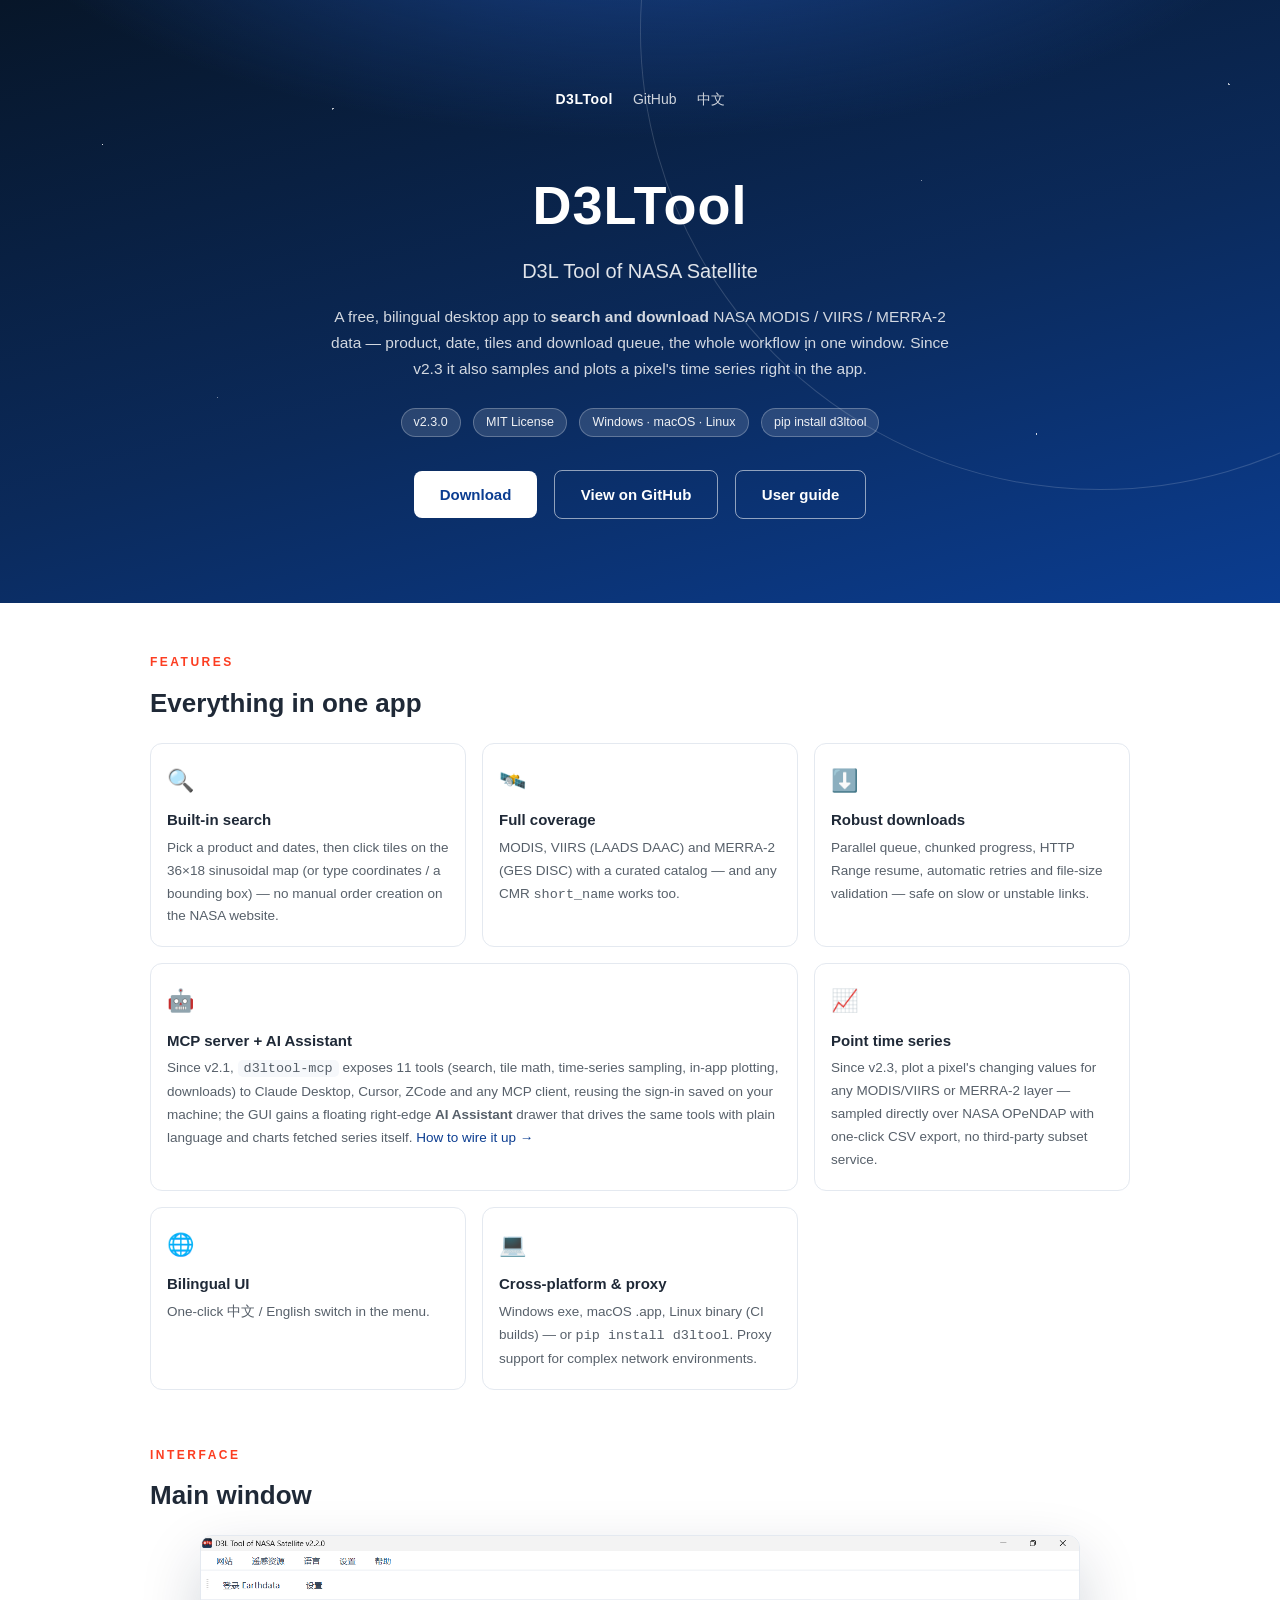
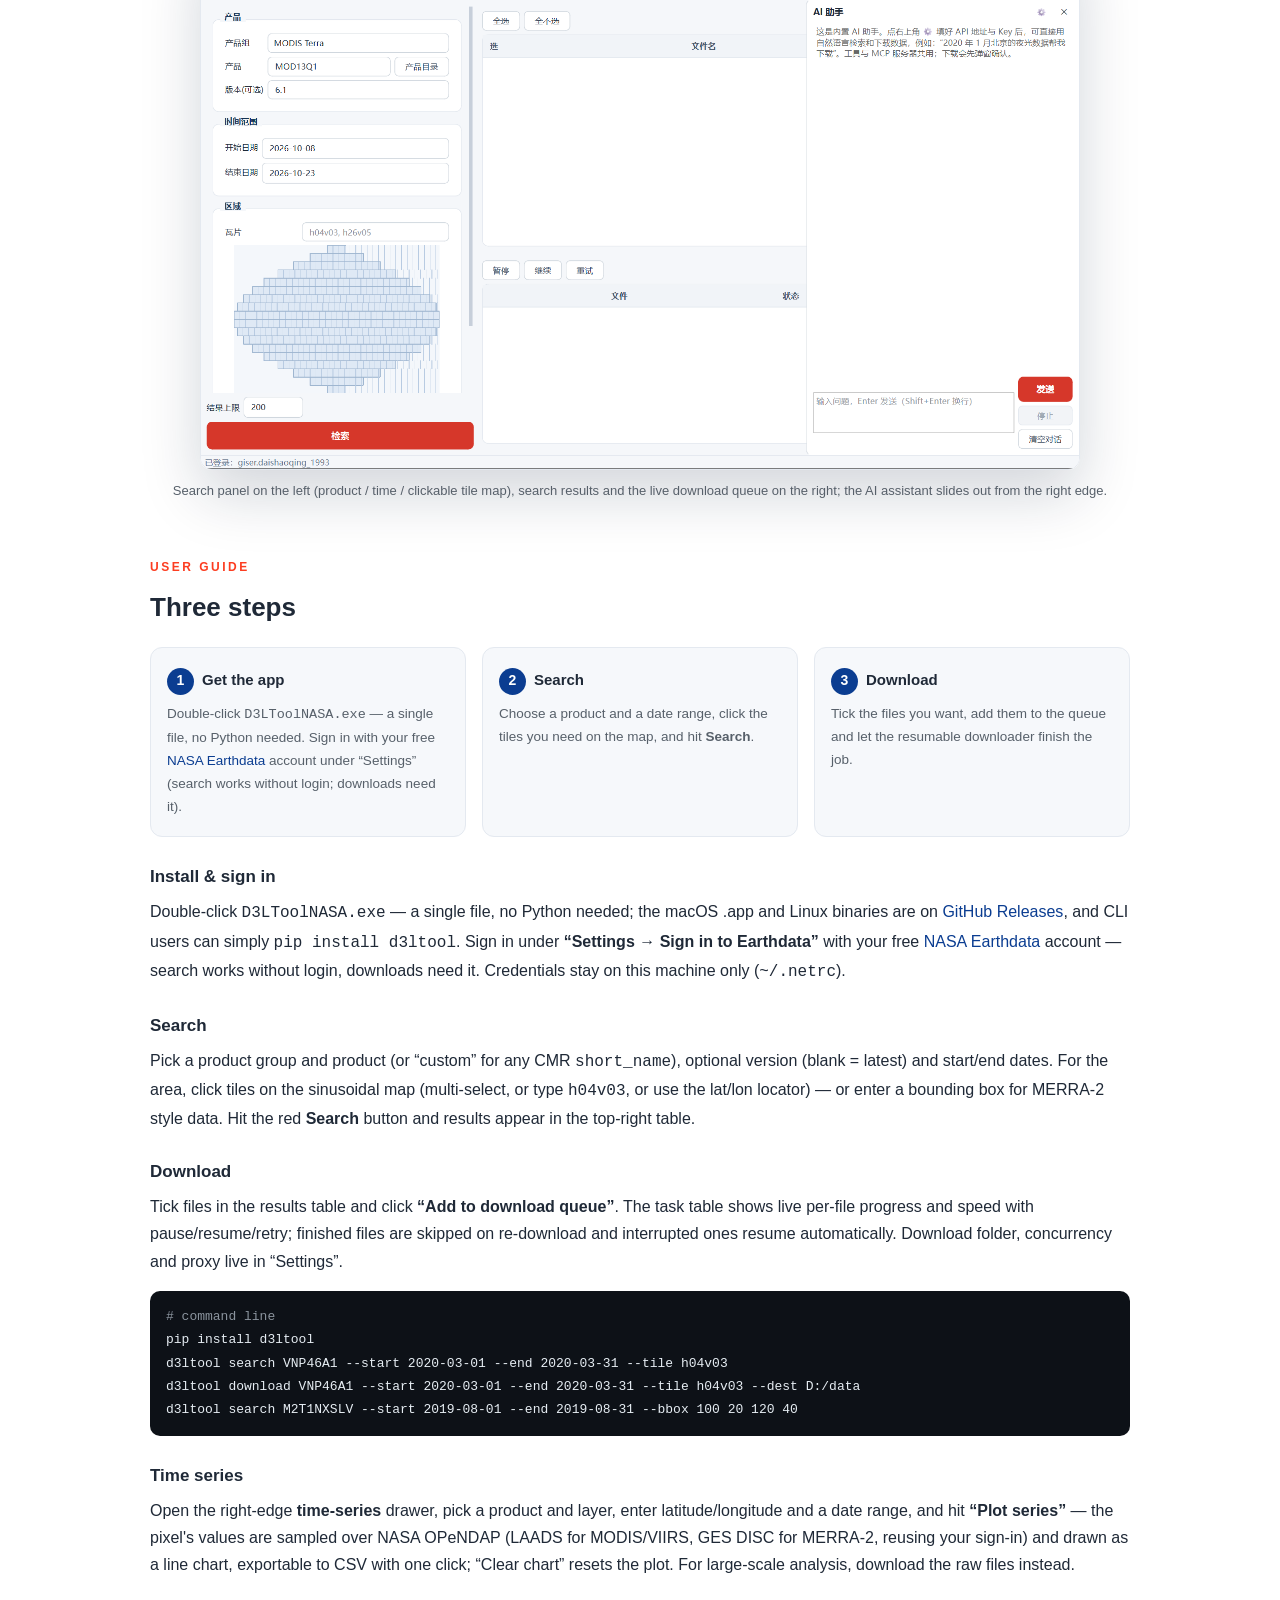
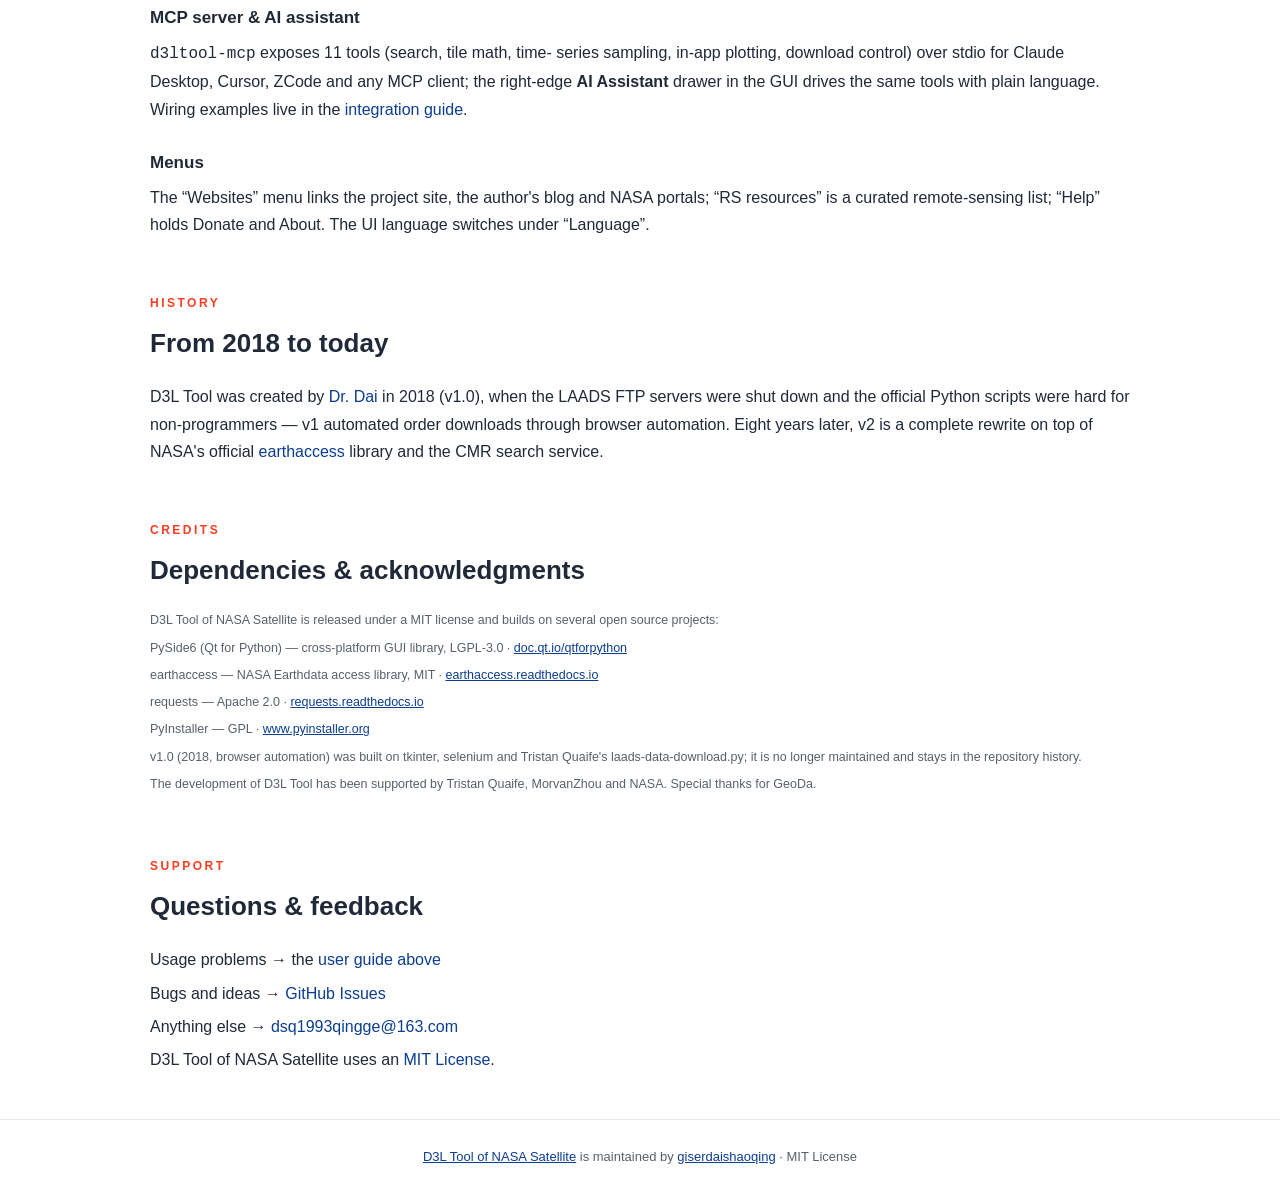
==== index.html @ 3271929e "site: 官网对齐 v2.3.0 —— 点位时间序列卡片、11 个 MCP 工具、指南新增时间序列小节" ====
<!DOCTYPE html>
<html lang="en-us">
  <head>
    <meta charset="UTF-8">
    <title>D3L Tool of NASA Satellite</title>
    <meta name="viewport" content="width=device-width, initial-scale=1">
    <meta name="description" content="D3LTool — a free bilingual desktop app to search and download NASA MODIS / VIIRS / MERRA-2 data, with a clickable tile map, resumable downloads, point time-series sampling, an MCP server and a built-in AI assistant.">
    <link rel="stylesheet" type="text/css" href="stylesheets/site.css" media="screen">
  </head>
  <body>

    <header class="hero">
      <div class="orbit"></div>
      <div class="inner">
        <nav class="nav">
          <span class="brand">D3LTool</span>
          <a href="https://github.com/GISerDaiShaoqing/D3LTool">GitHub</a>
          <a href="index-cn.html">中文</a>
        </nav>
        <h1>D3LTool</h1>
        <p class="tagline">D3L Tool of NASA Satellite</p>
        <p class="lede">A free, bilingual desktop app to <b>search and download</b>
        NASA MODIS / VIIRS / MERRA-2 data — product, date, tiles and download
        queue, the whole workflow in one window. Since v2.3 it also samples and
        plots a pixel's time series right in the app.</p>
        <div class="badges">
          <span class="badge">v2.3.0</span>
          <span class="badge">MIT License</span>
          <span class="badge">Windows · macOS · Linux</span>
          <span class="badge">pip install d3ltool</span>
        </div>
        <div class="cta">
          <a href="https://github.com/GISerDaiShaoqing/D3LTool/releases/latest" class="btn-hero">Download</a>
          <a href="https://github.com/GISerDaiShaoqing/D3LTool" class="btn-ghost">View on GitHub</a>
          <a href="#guide" class="btn-ghost">User guide</a>
        </div>
      </div>
    </header>

    <main class="wrap">

      <section>
        <span class="kicker">Features</span>
        <h2>Everything in one app</h2>
        <div class="grid">
          <div class="card">
            <div class="ico">🔍</div>
            <h3>Built-in search</h3>
            <p>Pick a product and dates, then click tiles on the 36×18 sinusoidal
            map (or type coordinates / a bounding box) — no manual order creation
            on the NASA website.</p>
          </div>
          <div class="card">
            <div class="ico">🛰️</div>
            <h3>Full coverage</h3>
            <p>MODIS, VIIRS (LAADS DAAC) and MERRA-2 (GES DISC) with a curated
            catalog — and any CMR <code>short_name</code> works too.</p>
          </div>
          <div class="card">
            <div class="ico">⬇️</div>
            <h3>Robust downloads</h3>
            <p>Parallel queue, chunked progress, HTTP Range resume, automatic
            retries and file-size validation — safe on slow or unstable links.</p>
          </div>
          <div class="card wide">
            <div class="ico">🤖</div>
            <h3>MCP server + AI Assistant</h3>
            <p>Since v2.1, <code>d3ltool-mcp</code> exposes 11 tools (search, tile
            math, time-series sampling, in-app plotting, downloads) to Claude
            Desktop, Cursor, ZCode and any MCP client,
            reusing the sign-in saved on your machine; the GUI gains a floating
            right-edge <b>AI Assistant</b> drawer that drives the same tools with
            plain language and charts fetched series itself. <a href="https://github.com/GISerDaiShaoqing/D3LTool/blob/master/docs/mcp.md">How to wire it up →</a></p>
          </div>
          <div class="card">
            <div class="ico">📈</div>
            <h3>Point time series</h3>
            <p>Since v2.3, plot a pixel's changing values for any MODIS/VIIRS or
            MERRA-2 layer — sampled directly over NASA OPeNDAP with one-click
            CSV export, no third-party subset service.</p>
          </div>
          <div class="card">
            <div class="ico">🌐</div>
            <h3>Bilingual UI</h3>
            <p>One-click 中文 / English switch in the menu.</p>
          </div>
          <div class="card">
            <div class="ico">💻</div>
            <h3>Cross-platform &amp; proxy</h3>
            <p>Windows exe, macOS .app, Linux binary (CI builds) — or
            <code>pip install d3ltool</code>. Proxy support for complex
            network environments.</p>
          </div>
        </div>
      </section>

      <section>
        <span class="kicker">Interface</span>
        <h2>Main window</h2>
        <figure>
          <img src="images/Main2.png" alt="D3LTool main window" class="shot">
          <figcaption>Search panel on the left (product / time / clickable tile
          map), search results and the live download queue on the right; the AI
          assistant slides out from the right edge.</figcaption>
        </figure>
      </section>

      <section id="guide">
        <span class="kicker">User guide</span>
        <h2>Three steps</h2>
        <div class="steps">
          <div class="step">
            <span class="n">1</span><h3>Get the app</h3>
            <p>Double-click <code>D3LToolNASA.exe</code> — a single file, no
            Python needed. Sign in with your free
            <a href="https://urs.earthdata.nasa.gov/">NASA Earthdata</a> account
            under “Settings” (search works without login; downloads need it).</p>
          </div>
          <div class="step">
            <span class="n">2</span><h3>Search</h3>
            <p>Choose a product and a date range, click the tiles you need on the
            map, and hit <b>Search</b>.</p>
          </div>
          <div class="step">
            <span class="n">3</span><h3>Download</h3>
            <p>Tick the files you want, add them to the queue and let the
            resumable downloader finish the job.</p>
          </div>
        </div>

        <h3 class="sub">Install &amp; sign in</h3>
        <p>Double-click <code>D3LToolNASA.exe</code> — a single file, no Python
        needed; the macOS .app and Linux binaries are on
        <a href="https://github.com/GISerDaiShaoqing/D3LTool/releases/latest">GitHub
        Releases</a>, and CLI users can simply <code>pip install d3ltool</code>.
        Sign in under <b>“Settings → Sign in to Earthdata”</b> with your free
        <a href="https://urs.earthdata.nasa.gov/">NASA Earthdata</a> account —
        search works without login, downloads need it. Credentials stay on this
        machine only (<code>~/.netrc</code>).</p>

        <h3 class="sub">Search</h3>
        <p>Pick a product group and product (or “custom” for any CMR
        <code>short_name</code>), optional version (blank = latest) and start/end
        dates. For the area, click tiles on the sinusoidal map (multi-select, or
        type <code>h04v03</code>, or use the lat/lon locator) — or enter a
        bounding box for MERRA-2 style data. Hit the red <b>Search</b> button and
        results appear in the top-right table.</p>

        <h3 class="sub">Download</h3>
        <p>Tick files in the results table and click <b>“Add to download
        queue”</b>. The task table shows live per-file progress and speed with
        pause/resume/retry; finished files are skipped on re-download and
        interrupted ones resume automatically. Download folder, concurrency and
        proxy live in “Settings”.</p>

        <pre class="term"><span class="c"># command line</span>
pip install d3ltool
d3ltool search VNP46A1 --start 2020-03-01 --end 2020-03-31 --tile h04v03
d3ltool download VNP46A1 --start 2020-03-01 --end 2020-03-31 --tile h04v03 --dest D:/data
d3ltool search M2T1NXSLV --start 2019-08-01 --end 2019-08-31 --bbox 100 20 120 40</pre>

        <h3 class="sub">Time series</h3>
        <p>Open the right-edge <b>time-series</b> drawer, pick a product and
        layer, enter latitude/longitude and a date range, and hit <b>“Plot
        series”</b> — the pixel's values are sampled over NASA OPeNDAP (LAADS
        for MODIS/VIIRS, GES DISC for MERRA-2, reusing your sign-in) and drawn
        as a line chart, exportable to CSV with one click; “Clear chart” resets
        the plot. For large-scale analysis, download the raw files instead.</p>

        <h3 class="sub">MCP server &amp; AI assistant</h3>
        <p><code>d3ltool-mcp</code> exposes 11 tools (search, tile math, time-
        series sampling, in-app plotting, download control) over stdio for
        Claude Desktop, Cursor, ZCode and any MCP client;
        the right-edge <b>AI Assistant</b> drawer in the GUI drives the same tools
        with plain language. Wiring examples live in the
        <a href="https://github.com/GISerDaiShaoqing/D3LTool/blob/master/docs/mcp.md">integration
        guide</a>.</p>

        <h3 class="sub">Menus</h3>
        <p>The “Websites” menu links the project site, the author's blog and NASA
        portals; “RS resources” is a curated remote-sensing list; “Help” holds
        Donate and About. The UI language switches under “Language”.</p>
      </section>

      <section>
        <span class="kicker">History</span>
        <h2>From 2018 to today</h2>
        <p>D3L Tool was created by <a href="https://gisersqdai.top/mycv/">Dr. Dai</a>
        in 2018 (v1.0), when the LAADS FTP servers were shut down and the official
        Python scripts were hard for non-programmers — v1 automated order downloads
        through browser automation. Eight years later, v2 is a complete rewrite on
        top of NASA's official <a href="https://earthaccess.readthedocs.io/">earthaccess</a>
        library and the CMR search service.</p>
      </section>

      <section>
        <span class="kicker">Credits</span>
        <h2>Dependencies &amp; acknowledgments</h2>
        <div class="small">
          <p>D3L Tool of NASA Satellite is released under a MIT license and builds
          on several open source projects:</p>
          <p>PySide6 (Qt for Python) — cross-platform GUI library, LGPL-3.0 ·
          <a href="https://doc.qt.io/qtforpython/">doc.qt.io/qtforpython</a></p>
          <p>earthaccess — NASA Earthdata access library, MIT ·
          <a href="https://earthaccess.readthedocs.io/">earthaccess.readthedocs.io</a></p>
          <p>requests — Apache 2.0 ·
          <a href="https://requests.readthedocs.io/">requests.readthedocs.io</a></p>
          <p>PyInstaller — GPL ·
          <a href="http://www.pyinstaller.org/">www.pyinstaller.org</a></p>
          <p>v1.0 (2018, browser automation) was built on tkinter, selenium and
          Tristan Quaife's laads-data-download.py; it is no longer maintained and
          stays in the repository history.</p>
          <p>The development of D3L Tool has been supported by Tristan Quaife,
          MorvanZhou and NASA. Special thanks for GeoDa.</p>
        </div>
      </section>

      <section>
        <span class="kicker">Support</span>
        <h2>Questions &amp; feedback</h2>
        <ul class="plain">
          <li>Usage problems → the <a href="#guide">user guide above</a></li>
          <li>Bugs and ideas → <a href="https://github.com/GISerDaiShaoqing/D3LTool/issues">GitHub Issues</a></li>
          <li>Anything else → <a href="mailto:dsq1993qingge@163.com">dsq1993qingge@163.com</a></li>
        </ul>
        <p>D3L Tool of NASA Satellite uses an
        <a href="https://mit-license.org/">MIT License</a>.</p>
      </section>

    </main>

    <footer class="site-footer">
      <p><a href="https://github.com/GISerDaiShaoqing/D3LTool">D3L Tool of NASA Satellite</a>
      is maintained by <a href="https://github.com/GISerDaiShaoqing">giserdaishaoqing</a>
      · MIT License</p>
    </footer>

  </body>
</html>
---- stylesheets/site.css ----
/* D3LTool site (v2.2 redesign) — NASA deep-space landing style.
   Used by index.html / index-cn.html only; the documentation and
   download pages keep the classic Cayman stylesheets. */

:root {
  --nasa-blue: #0b3d91;
  --nasa-deep: #071629;
  --nasa-red: #fc3d21;
  --ink: #1f2937;
  --muted: #57606a;
  --line: #e4e9f0;
  --bg-soft: #f6f8fb;
}

* { margin: 0; padding: 0; box-sizing: border-box; }

body {
  font-family: -apple-system, BlinkMacSystemFont, "Segoe UI",
               "Microsoft YaHei", "PingFang SC", "Noto Sans CJK SC",
               Arial, sans-serif;
  color: var(--ink);
  background: #fff;
  line-height: 1.7;
  -webkit-font-smoothing: antialiased;
}

a { color: var(--nasa-blue); text-decoration: none; }
a:hover { color: var(--nasa-red); }

code, pre { font-family: "Cascadia Code", Consolas, Menlo, monospace; }

.wrap { max-width: 1020px; margin: 0 auto; padding: 0 20px; }
section { padding: 44px 0 6px; }

.kicker {
  color: var(--nasa-red);
  font-size: 12px;
  font-weight: 700;
  letter-spacing: 2.5px;
  text-transform: uppercase;
}
h2 { font-size: 26px; margin: 6px 0 18px; }
.section-lede { color: var(--muted); max-width: 660px; margin-bottom: 20px; }

/* ------------------------------------------------ hero */
.hero {
  position: relative;
  overflow: hidden;
  color: #fff;
  text-align: center;
  padding: 88px 20px 80px;
  background: radial-gradient(1100px 480px at 50% -160px, #1d4fa7 0%, transparent 62%),
              linear-gradient(165deg, var(--nasa-deep) 0%, #0b2a5b 55%, var(--nasa-blue) 100%);
}
.hero::before {
  content: "";
  position: absolute; inset: 0; pointer-events: none;
  background-image:
    radial-gradient(1.5px 1.5px at 8% 24%,  rgba(255,255,255,.85) 50%, transparent 51%),
    radial-gradient(1px 1px    at 17% 66%,  rgba(255,255,255,.45) 50%, transparent 51%),
    radial-gradient(2px 2px    at 26% 18%,  rgba(255,255,255,.75) 50%, transparent 51%),
    radial-gradient(1px 1px    at 35% 78%,  rgba(255,255,255,.5) 50%, transparent 51%),
    radial-gradient(1.5px 1.5px at 44% 34%, rgba(255,255,255,.8) 50%, transparent 51%),
    radial-gradient(1px 1px    at 55% 12%,  rgba(255,255,255,.55) 50%, transparent 51%),
    radial-gradient(2px 2px    at 63% 58%,  rgba(255,255,255,.7) 50%, transparent 51%),
    radial-gradient(1px 1px    at 72% 30%,  rgba(255,255,255,.5) 50%, transparent 51%),
    radial-gradient(1.5px 1.5px at 81% 72%, rgba(255,255,255,.8) 50%, transparent 51%),
    radial-gradient(1px 1px    at 90% 40%,  rgba(255,255,255,.6) 50%, transparent 51%),
    radial-gradient(2px 2px    at 96% 14%,  rgba(255,255,255,.7) 50%, transparent 51%);
}
.hero .orbit {
  position: absolute;
  width: 920px; height: 920px;
  border: 1px solid rgba(255,255,255,.16);
  border-radius: 50%;
  top: -430px; right: -280px;
  transform: rotate(-16deg);
  pointer-events: none;
}
.hero .orbit::after {
  content: "";
  position: absolute;
  width: 9px; height: 9px;
  background: var(--nasa-red);
  border-radius: 50%;
  top: 30px; left: 132px;
  box-shadow: 0 0 14px 3px rgba(252,61,33,.85);
}
.hero > .inner { position: relative; }

.hero h1 {
  font-size: 54px;
  letter-spacing: 1px;
  margin-bottom: 2px;
}
.hero .tagline {
  font-size: 20px;
  color: rgba(255,255,255,.88);
  margin-bottom: 16px;
}
.hero .lede {
  max-width: 640px;
  margin: 0 auto 22px;
  color: rgba(255,255,255,.82);
  font-size: 15.5px;
}
.badges { margin-bottom: 26px; }
.badge {
  display: inline-block;
  margin: 3px 4px;
  padding: 3px 12px;
  font-size: 12.5px;
  border-radius: 999px;
  background: rgba(255,255,255,.13);
  border: 1px solid rgba(255,255,255,.25);
  color: rgba(255,255,255,.92);
}
.cta .btn-hero {
  display: inline-block;
  margin: 4px 6px;
  padding: 11px 26px;
  border-radius: 8px;
  font-weight: 700;
  font-size: 15px;
  background: #fff;
  color: var(--nasa-blue);
  transition: transform .15s ease, box-shadow .15s ease;
}
.cta .btn-hero:hover {
  color: var(--nasa-red);
  transform: translateY(-2px);
  box-shadow: 0 10px 26px rgba(0,0,0,.35);
}
.cta .btn-ghost {
  display: inline-block;
  margin: 4px 6px;
  padding: 11px 26px;
  border-radius: 8px;
  font-weight: 600;
  font-size: 15px;
  color: #fff;
  border: 1px solid rgba(255,255,255,.55);
  transition: background .15s ease;
}
.cta .btn-ghost:hover { background: rgba(255,255,255,.14); color: #fff; }

.nav {
  position: relative;
  display: flex;
  justify-content: center;
  flex-wrap: wrap;
  gap: 20px;
  margin-bottom: 48px;
  font-size: 14px;
}
.nav a { color: rgba(255,255,255,.8); }
.nav a:hover { color: #fff; }
.nav .brand { font-weight: 700; color: #fff; letter-spacing: .5px; }

/* ------------------------------------------------ cards */
.grid {
  display: grid;
  grid-template-columns: repeat(auto-fit, minmax(250px, 1fr));
  gap: 16px;
}
.card {
  background: #fff;
  border: 1px solid var(--line);
  border-radius: 12px;
  padding: 18px 16px;
  transition: transform .15s ease, box-shadow .15s ease;
}
.card:hover {
  transform: translateY(-3px);
  box-shadow: 0 14px 34px rgba(11,29,58,.10);
}
.card .ico { font-size: 22px; }
.card h3 { font-size: 15px; margin: 8px 0 4px; }
.card p { font-size: 13.5px; color: var(--muted); }

/* wide highlight cards (MCP / AI drawer) */
.card.wide { grid-column: span 2; }
@media (max-width: 620px) { .card.wide { grid-column: span 1; } }
.card.wide code { background: var(--bg-soft); padding: 1px 6px; border-radius: 5px; }

/* ------------------------------------------------ screenshot */
.shot {
  display: block;
  margin: 8px auto 4px;
  max-width: 880px;
  width: 100%;
  border: 1px solid var(--line);
  border-radius: 12px;
  box-shadow: 0 24px 60px rgba(11,29,58,.18);
}
figcaption { text-align: center; color: var(--muted); font-size: 13px; margin-top: 10px; }

/* ------------------------------------------------ steps */
.steps { display: grid; grid-template-columns: repeat(auto-fit, minmax(250px, 1fr)); gap: 16px; }
.step {
  background: var(--bg-soft);
  border: 1px solid var(--line);
  border-radius: 12px;
  padding: 18px 16px;
}
.step .n {
  display: inline-flex;
  align-items: center;
  justify-content: center;
  width: 27px; height: 27px;
  border-radius: 50%;
  background: var(--nasa-blue);
  color: #fff;
  font-weight: 700;
  font-size: 14px;
}
.step h3 { display: inline; font-size: 15px; margin-left: 8px; }
.step p { font-size: 13.5px; color: var(--muted); margin-top: 8px; }

pre.term {
  background: #0d1117;
  color: #e6edf3;
  padding: 14px 16px;
  border-radius: 10px;
  font-size: 13px;
  overflow-x: auto;
  margin-top: 16px;
  line-height: 1.8;
}
pre.term .c { color: #8b949e; }
pre.term .k { color: #7ee787; }

/* ------------------------------------------------ text sections */
.small { font-size: 12.5px; color: var(--muted); }
.small p { margin: 6px 0; }
.small a { text-decoration: underline; }

ul.plain { list-style: none; }
ul.plain li { margin: 6px 0; }

/* guide subsections */
h3.sub {
  font-size: 17px;
  margin: 26px 0 6px;
}
#guide .steps { margin-bottom: 10px; }

/* ------------------------------------------------ footer */
.site-footer {
  border-top: 1px solid var(--line);
  margin-top: 40px;
  padding: 26px 20px 40px;
  text-align: center;
  color: var(--muted);
  font-size: 13px;
}
.site-footer a { text-decoration: underline; }
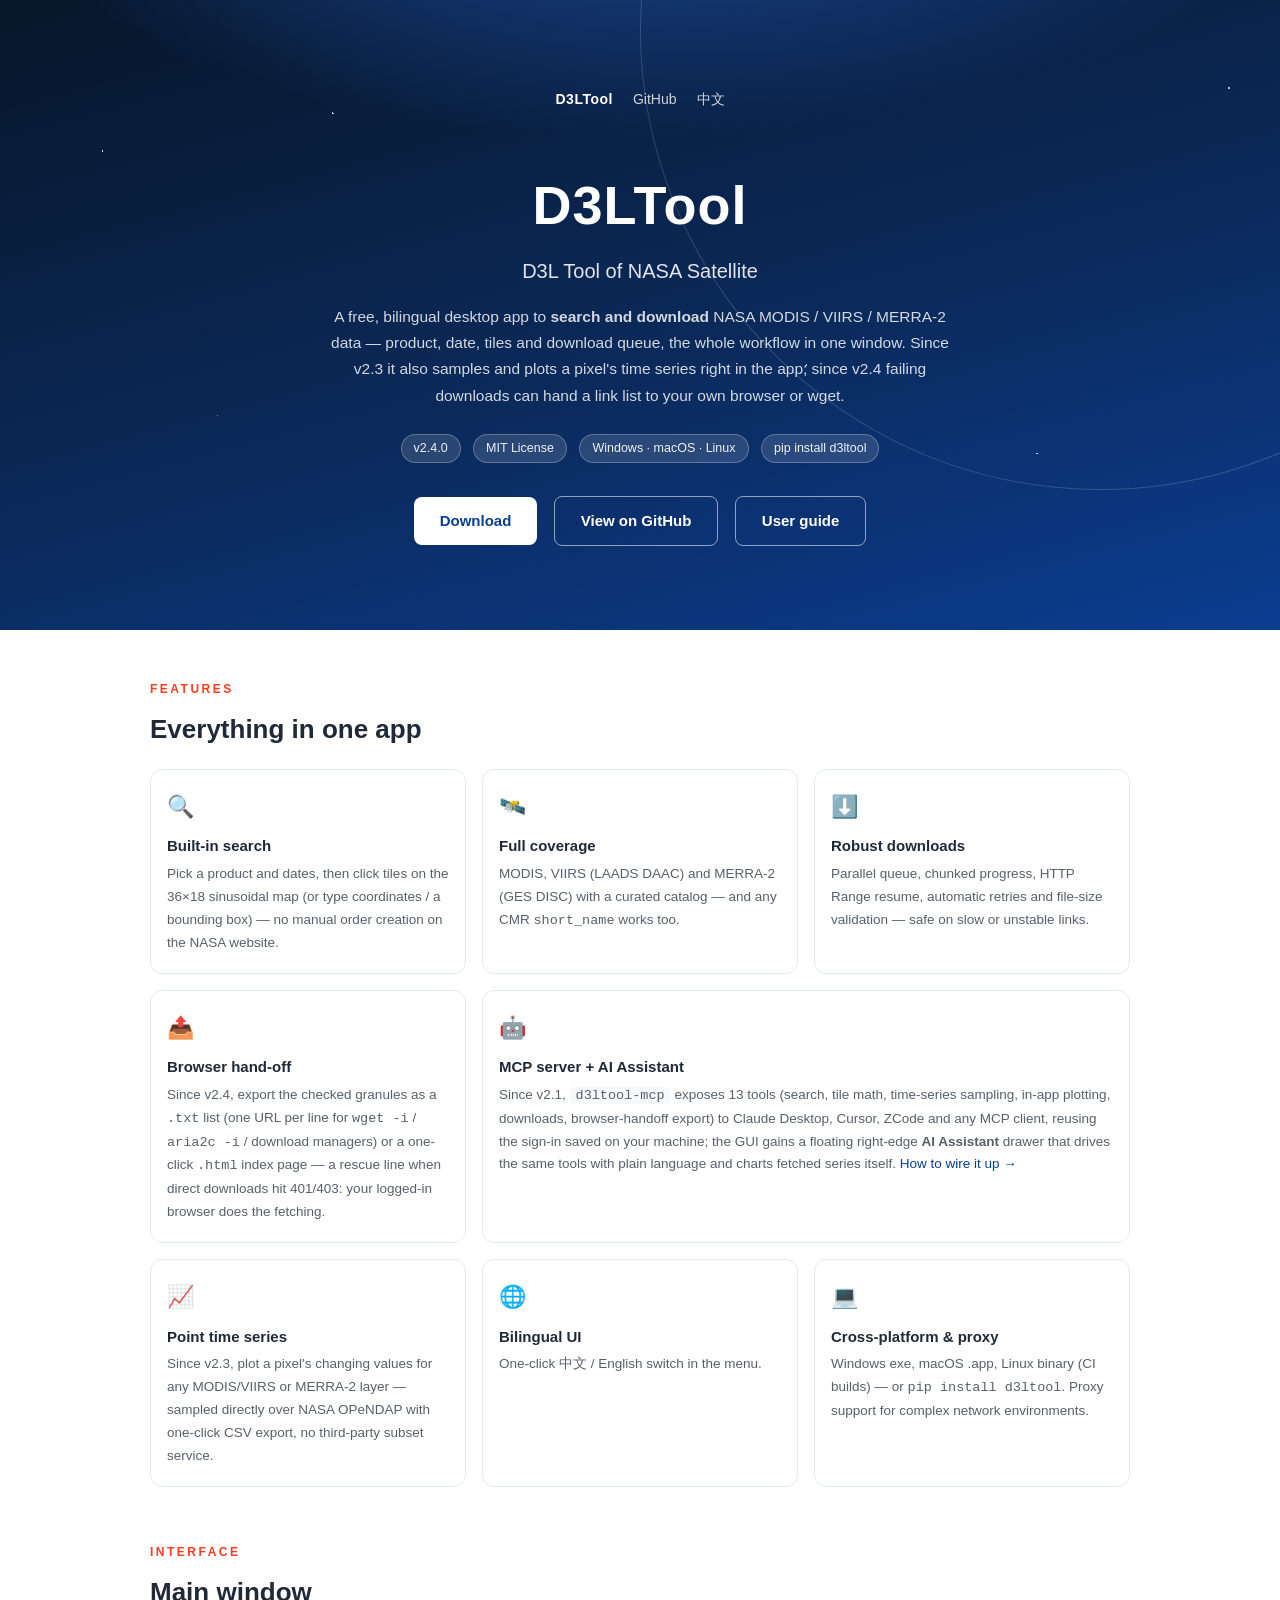
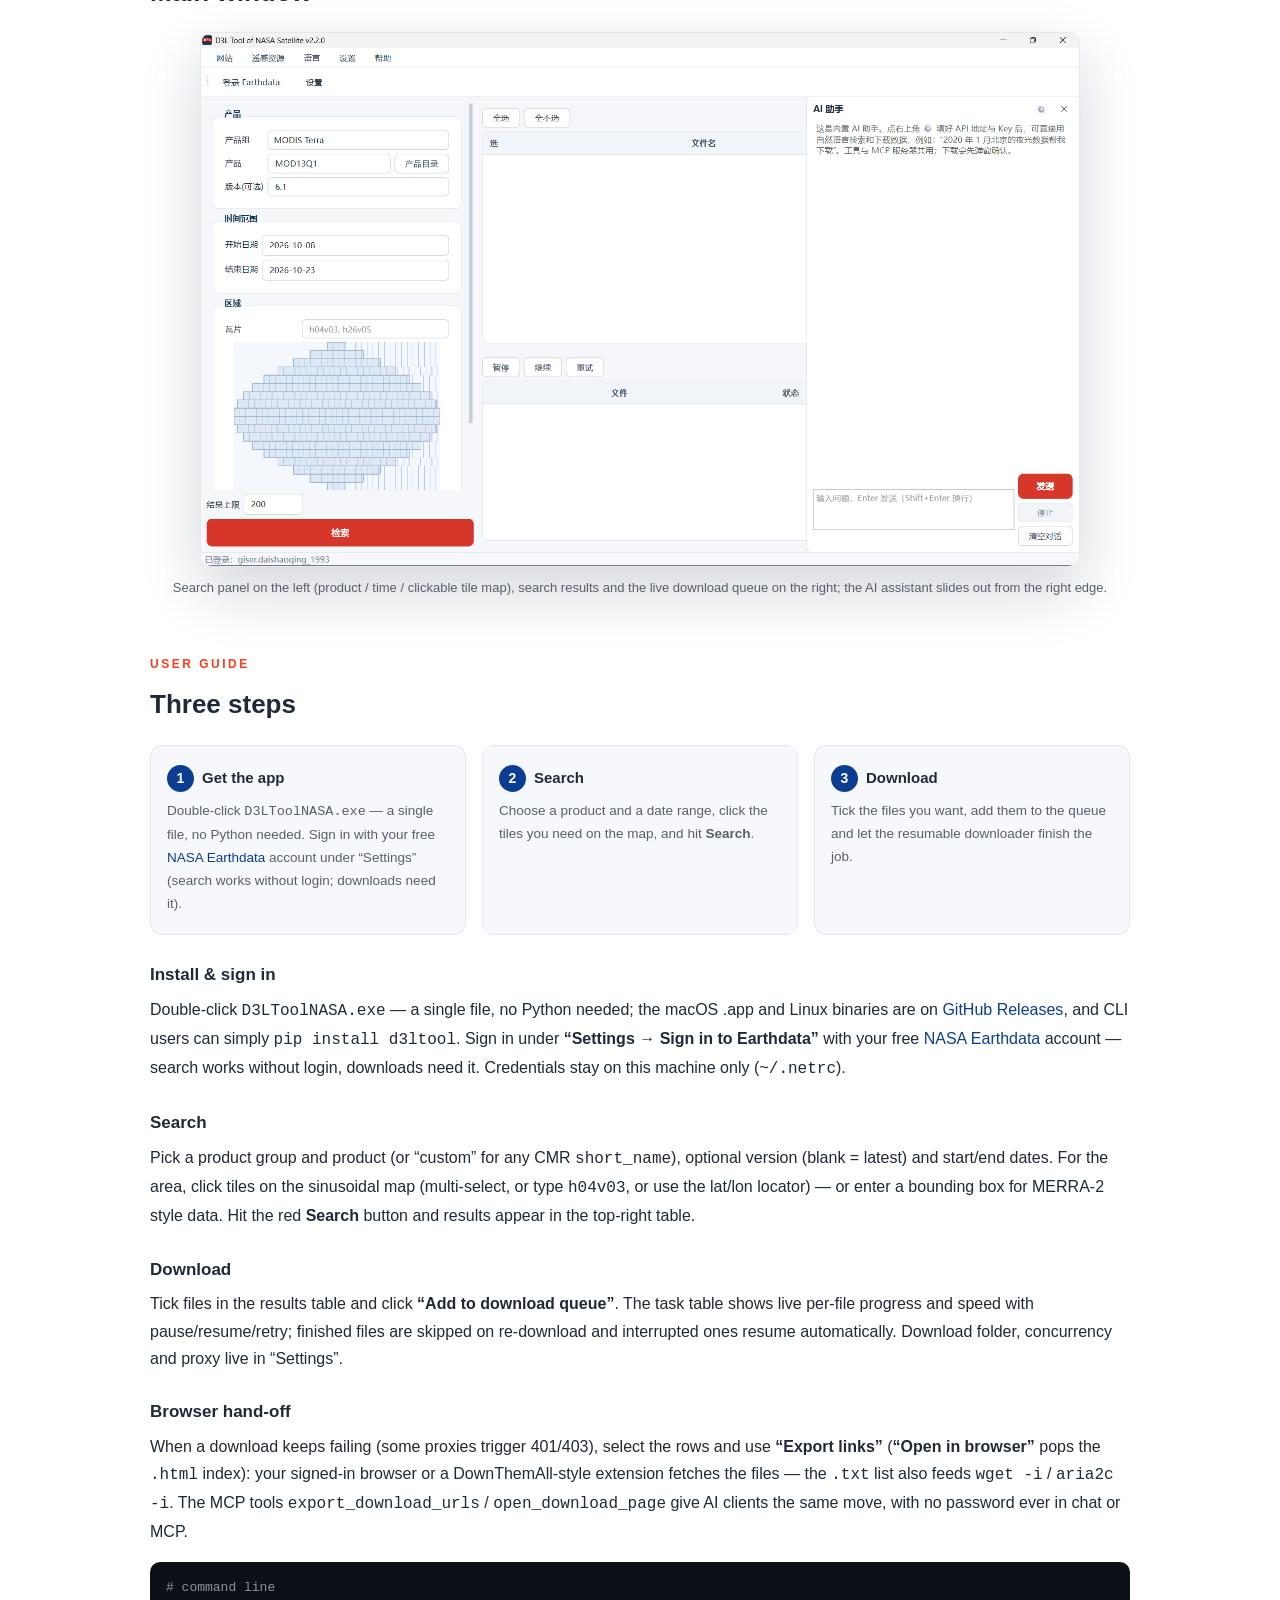
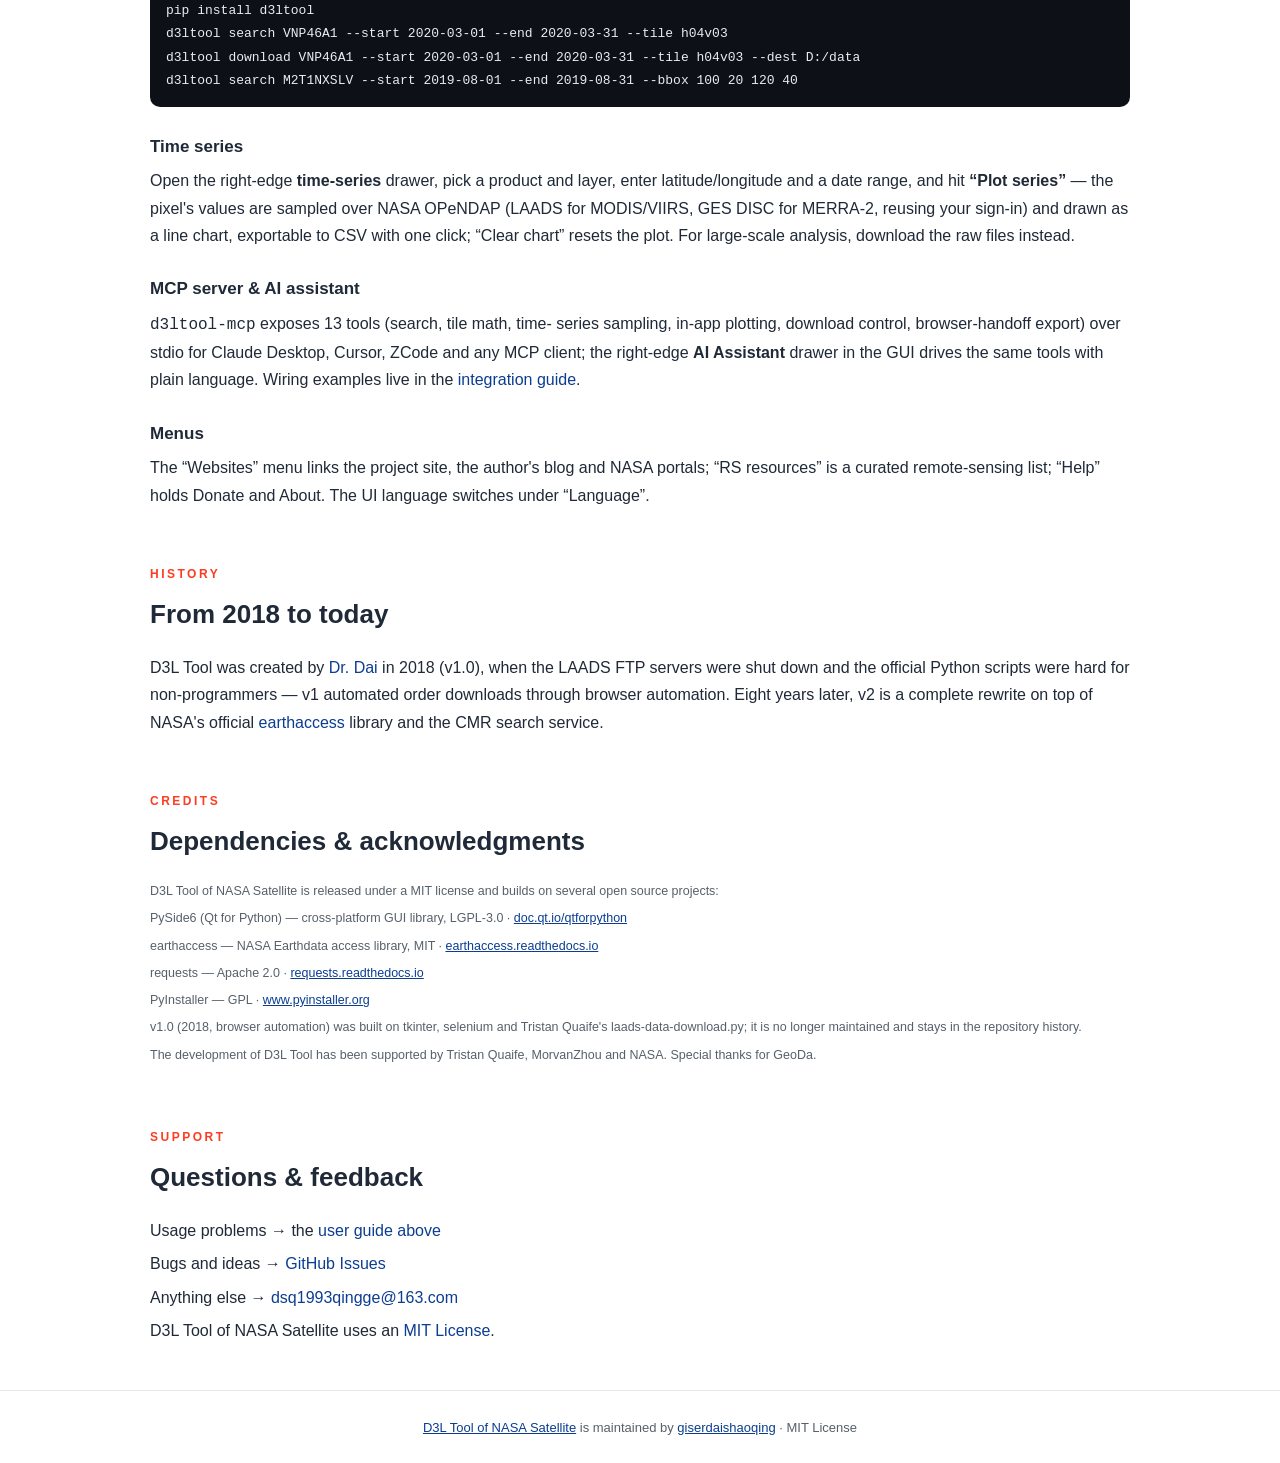
==== commit 946ec4e6: "feat(v2.4.0): 浏览器辅助下载（导出下载清单/弹浏览器 + 失败清单 + MCP 双工具）+ 瓦片一键清除与窄行格线修复；版本 2.4.0" ====
--- a/index.html
+++ b/index.html
@@ -4,7 +4,7 @@
     <meta charset="UTF-8">
     <title>D3L Tool of NASA Satellite</title>
     <meta name="viewport" content="width=device-width, initial-scale=1">
-    <meta name="description" content="D3LTool — a free bilingual desktop app to search and download NASA MODIS / VIIRS / MERRA-2 data, with a clickable tile map, resumable downloads, point time-series sampling, an MCP server and a built-in AI assistant.">
+    <meta name="description" content="D3LTool — a free bilingual desktop app to search and download NASA MODIS / VIIRS / MERRA-2 data, with a clickable tile map, resumable downloads, point time-series sampling, browser-assisted download lists, an MCP server and a built-in AI assistant.">
     <link rel="stylesheet" type="text/css" href="stylesheets/site.css" media="screen">
   </head>
   <body>
@@ -22,9 +22,10 @@
         <p class="lede">A free, bilingual desktop app to <b>search and download</b>
         NASA MODIS / VIIRS / MERRA-2 data — product, date, tiles and download
         queue, the whole workflow in one window. Since v2.3 it also samples and
-        plots a pixel's time series right in the app.</p>
+        plots a pixel's time series right in the app; since v2.4 failing
+        downloads can hand a link list to your own browser or wget.</p>
         <div class="badges">
-          <span class="badge">v2.3.0</span>
+          <span class="badge">v2.4.0</span>
           <span class="badge">MIT License</span>
           <span class="badge">Windows · macOS · Linux</span>
           <span class="badge">pip install d3ltool</span>
@@ -62,11 +63,21 @@
             <p>Parallel queue, chunked progress, HTTP Range resume, automatic
             retries and file-size validation — safe on slow or unstable links.</p>
           </div>
+          <div class="card">
+            <div class="ico">📤</div>
+            <h3>Browser hand-off</h3>
+            <p>Since v2.4, export the checked granules as a <code>.txt</code>
+            list (one URL per line for <code>wget -i</code> / <code>aria2c
+            -i</code> / download managers) or a one-click <code>.html</code>
+            index page — a rescue line when direct downloads hit 401/403:
+            your logged-in browser does the fetching.</p>
+          </div>
           <div class="card wide">
             <div class="ico">🤖</div>
             <h3>MCP server + AI Assistant</h3>
-            <p>Since v2.1, <code>d3ltool-mcp</code> exposes 11 tools (search, tile
-            math, time-series sampling, in-app plotting, downloads) to Claude
+            <p>Since v2.1, <code>d3ltool-mcp</code> exposes 13 tools (search, tile
+            math, time-series sampling, in-app plotting, downloads,
+            browser-handoff export) to Claude
             Desktop, Cursor, ZCode and any MCP client,
             reusing the sign-in saved on your machine; the GUI gains a floating
             right-edge <b>AI Assistant</b> drawer that drives the same tools with
@@ -153,6 +164,15 @@
         interrupted ones resume automatically. Download folder, concurrency and
         proxy live in “Settings”.</p>
 
+        <h3 class="sub">Browser hand-off</h3>
+        <p>When a download keeps failing (some proxies trigger 401/403),
+        select the rows and use <b>“Export links”</b> (<b>“Open in browser”</b>
+        pops the <code>.html</code> index): your signed-in browser or a
+        DownThemAll-style extension fetches the files — the <code>.txt</code>
+        list also feeds <code>wget -i</code> / <code>aria2c -i</code>. The MCP
+        tools <code>export_download_urls</code> / <code>open_download_page</code>
+        give AI clients the same move, with no password ever in chat or MCP.</p>
+
         <pre class="term"><span class="c"># command line</span>
 pip install d3ltool
 d3ltool search VNP46A1 --start 2020-03-01 --end 2020-03-31 --tile h04v03
@@ -168,8 +188,9 @@
         the plot. For large-scale analysis, download the raw files instead.</p>
 
         <h3 class="sub">MCP server &amp; AI assistant</h3>
-        <p><code>d3ltool-mcp</code> exposes 11 tools (search, tile math, time-
-        series sampling, in-app plotting, download control) over stdio for
+        <p><code>d3ltool-mcp</code> exposes 13 tools (search, tile math, time-
+        series sampling, in-app plotting, download control, browser-handoff
+        export) over stdio for
         Claude Desktop, Cursor, ZCode and any MCP client;
         the right-edge <b>AI Assistant</b> drawer in the GUI drives the same tools
         with plain language. Wiring examples live in the
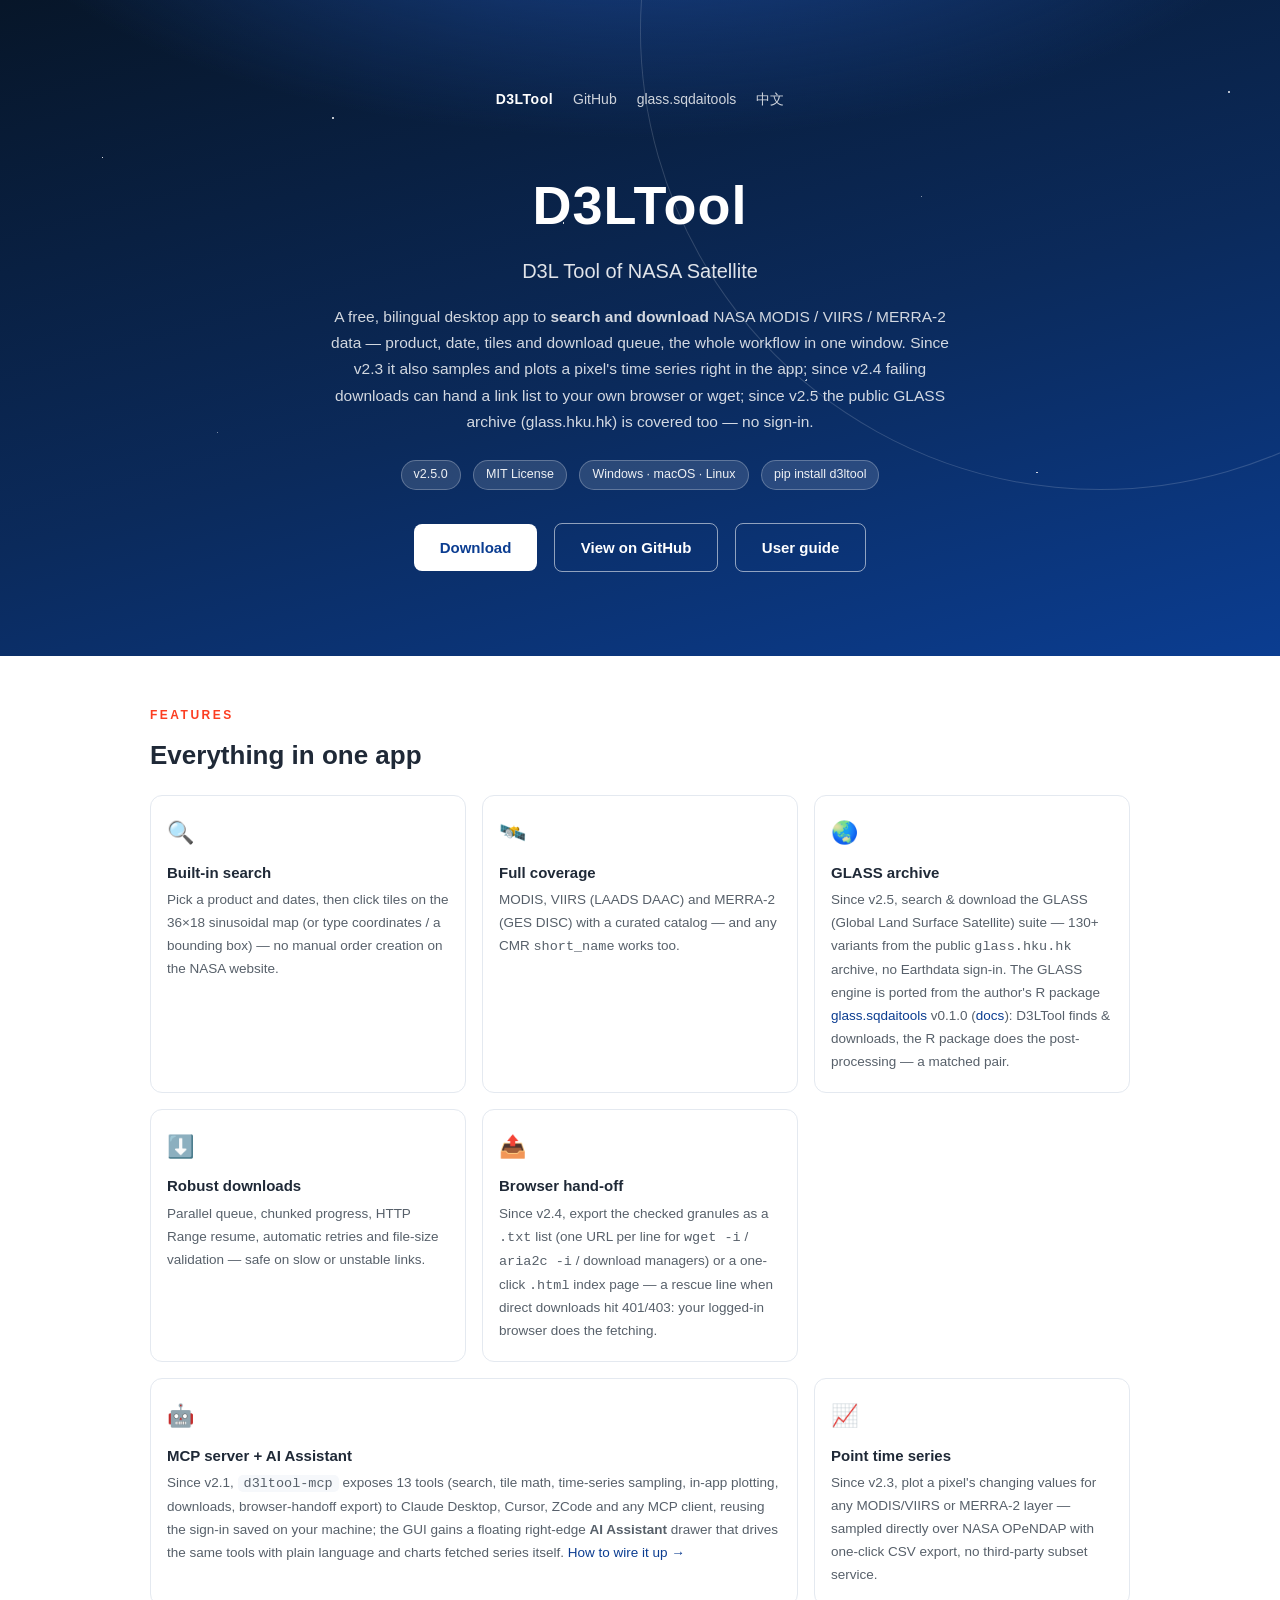
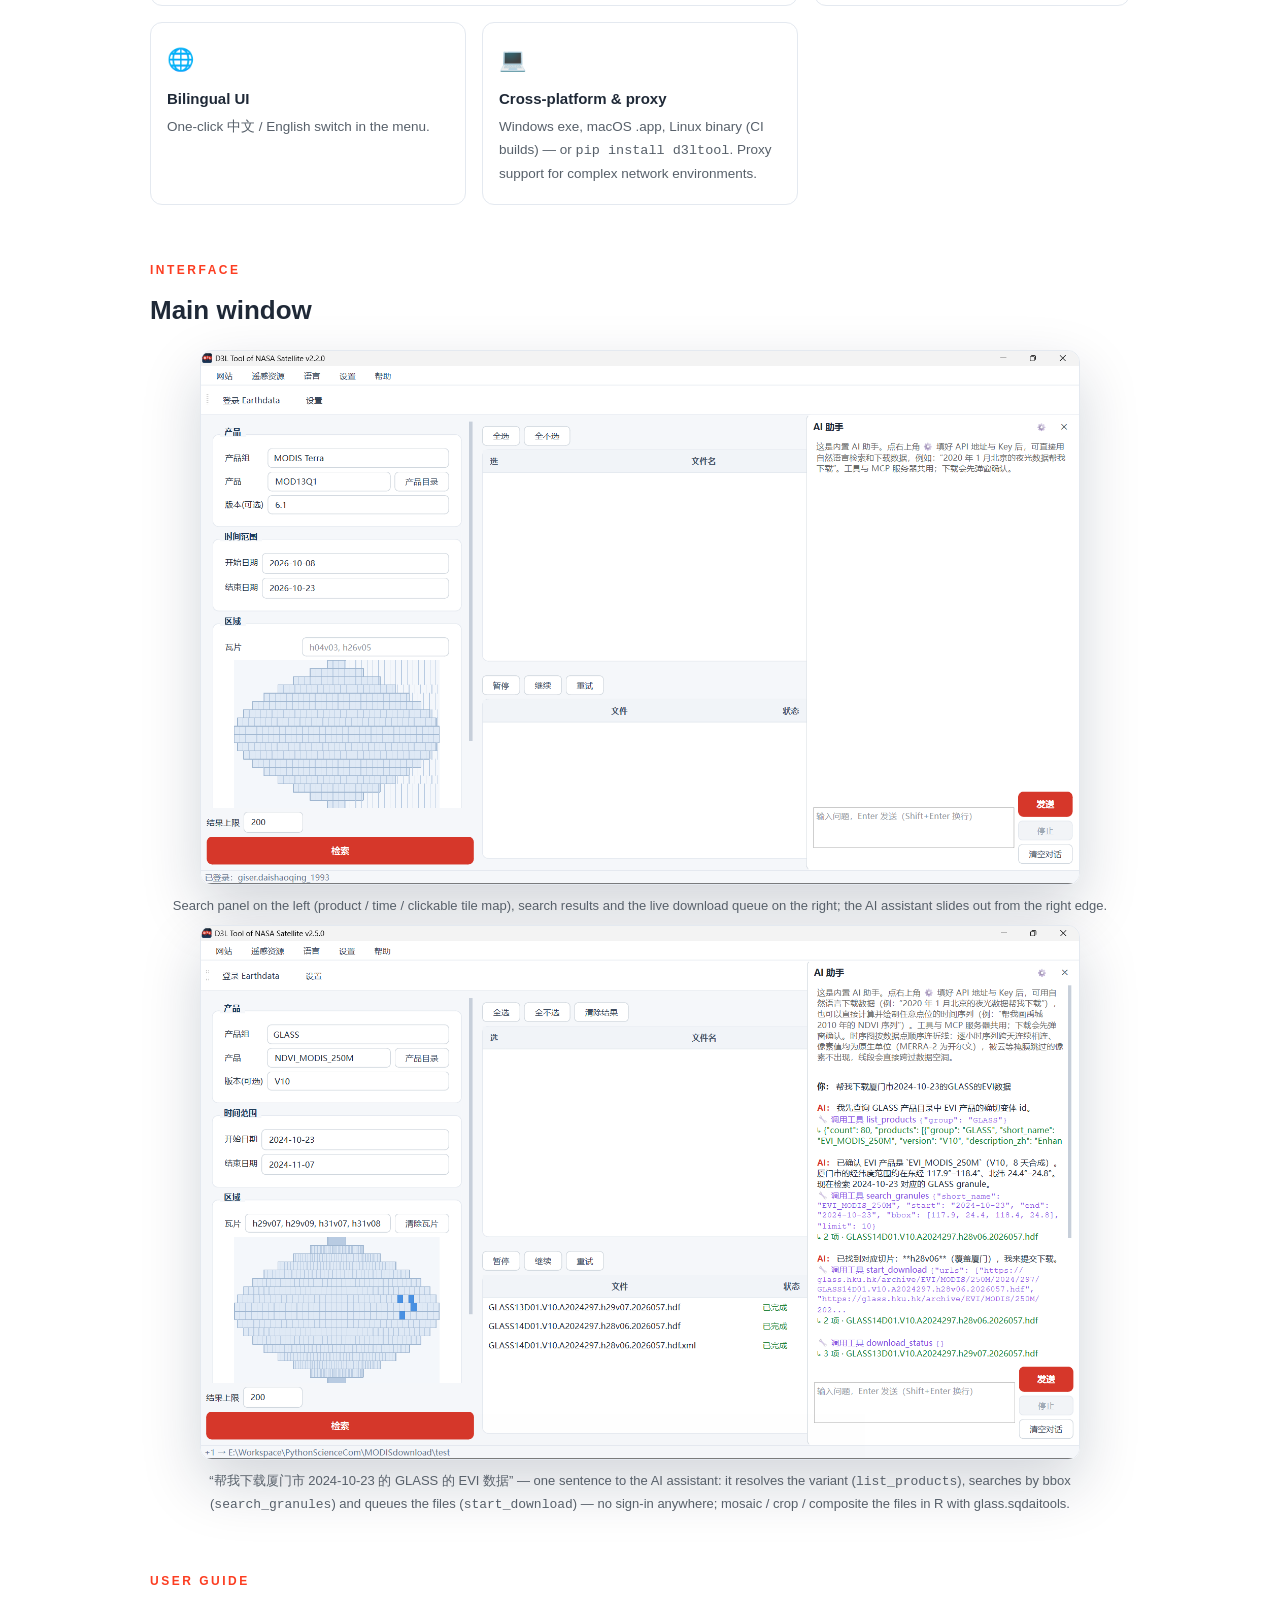
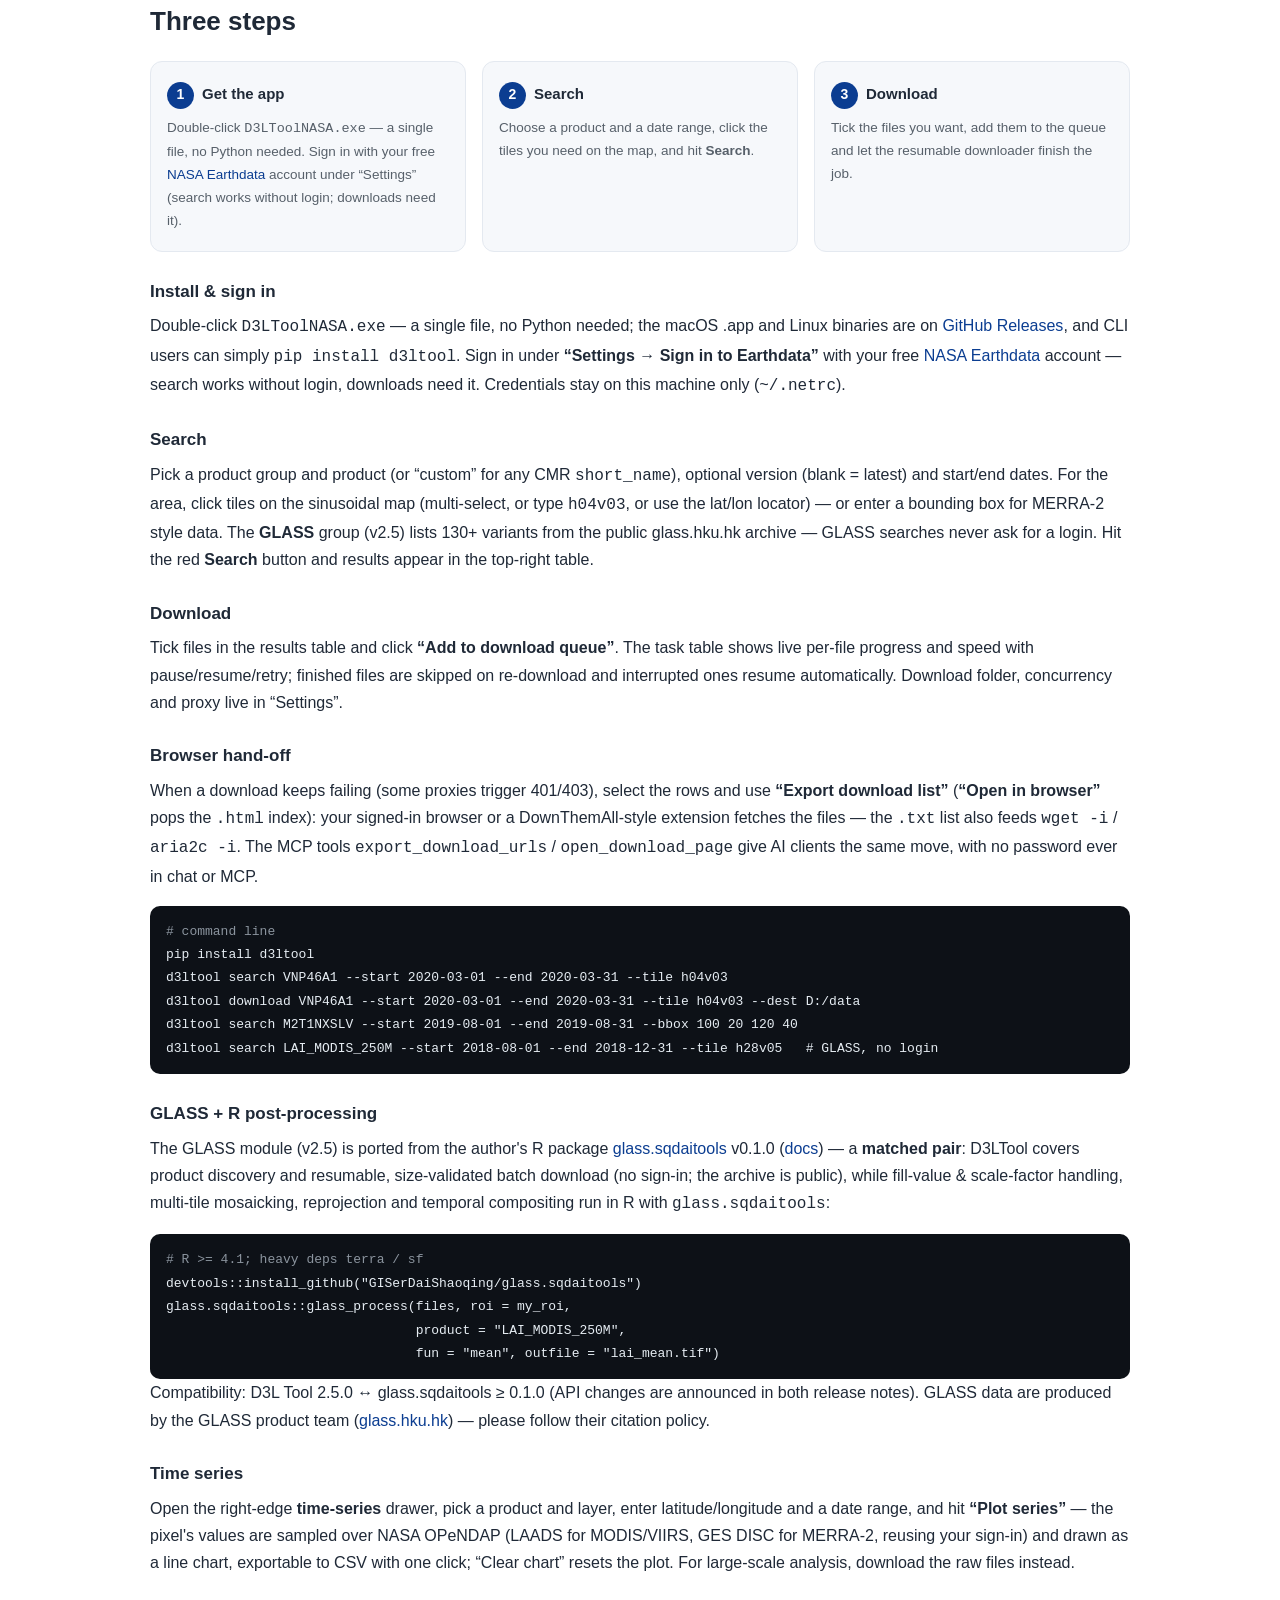
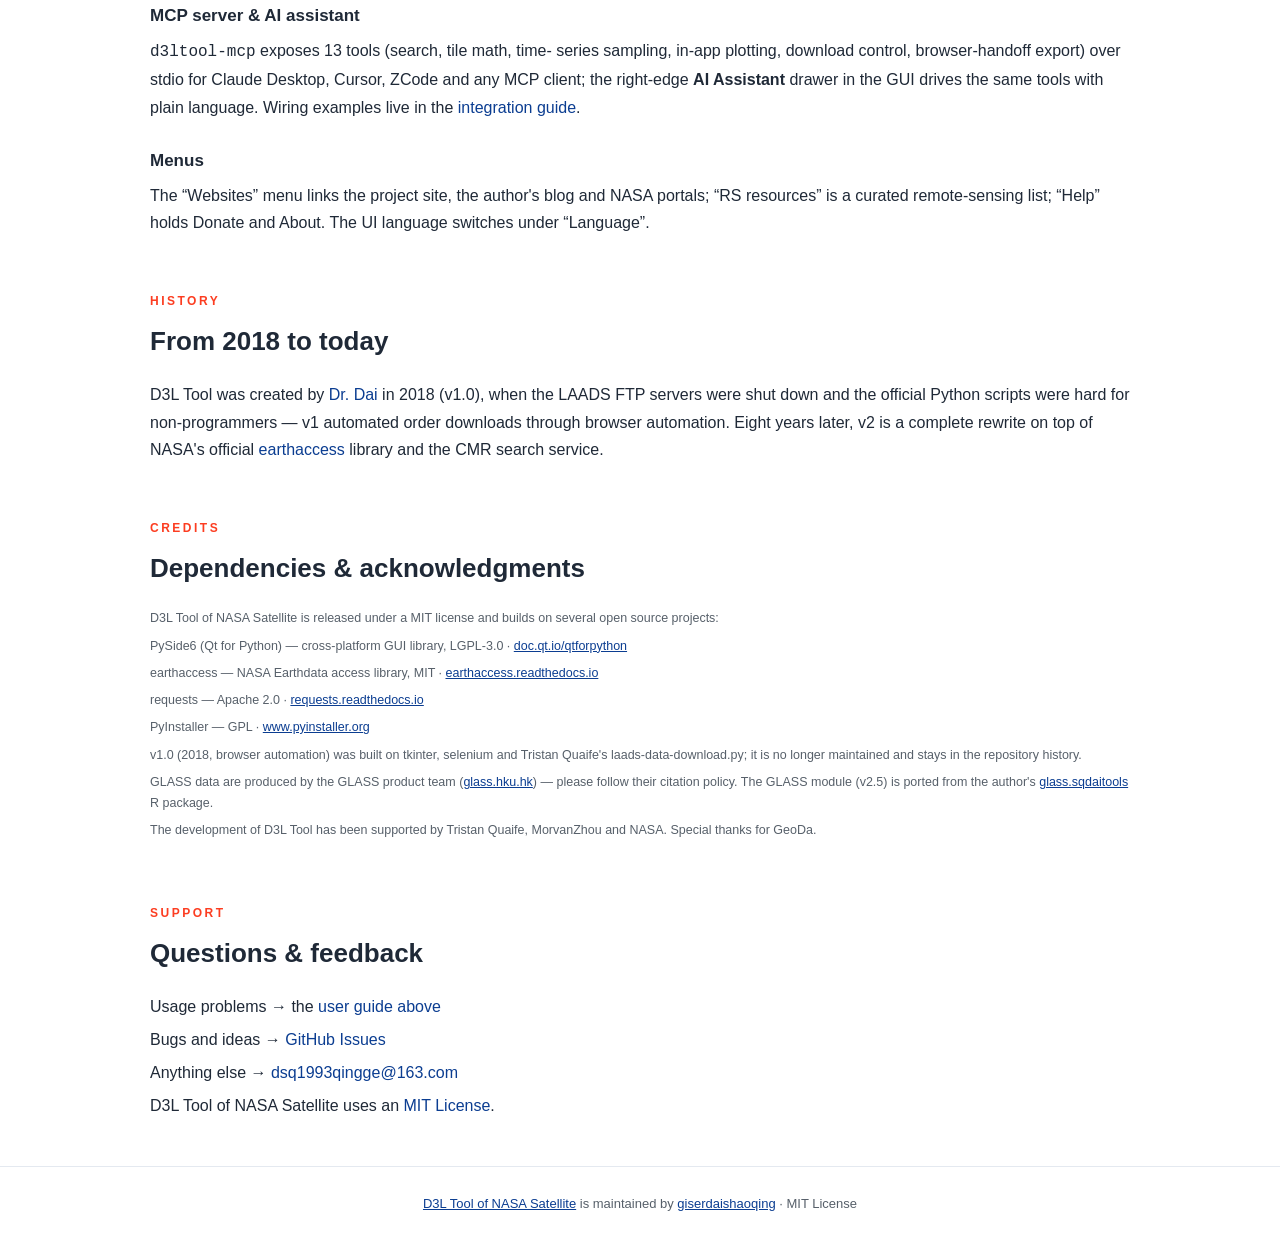
==== commit f680aaae: "feat(v2.5.0): 内置 GLASS 数据源（glass.hku.hk 公开档案 130+ 变体检索下载，免登录，bbox 精确求交，引擎移植自 glass.sqdaitools v0.1.0" ====
--- a/index.html
+++ b/index.html
@@ -4,7 +4,7 @@
     <meta charset="UTF-8">
     <title>D3L Tool of NASA Satellite</title>
     <meta name="viewport" content="width=device-width, initial-scale=1">
-    <meta name="description" content="D3LTool — a free bilingual desktop app to search and download NASA MODIS / VIIRS / MERRA-2 data, with a clickable tile map, resumable downloads, point time-series sampling, browser-assisted download lists, an MCP server and a built-in AI assistant.">
+    <meta name="description" content="D3LTool — a free bilingual desktop app to search and download NASA MODIS / VIIRS / MERRA-2 data plus the public GLASS archive, with a clickable tile map, resumable downloads, point time-series sampling, browser-assisted download lists, an MCP server and a built-in AI assistant.">
     <link rel="stylesheet" type="text/css" href="stylesheets/site.css" media="screen">
   </head>
   <body>
@@ -15,6 +15,7 @@
         <nav class="nav">
           <span class="brand">D3LTool</span>
           <a href="https://github.com/GISerDaiShaoqing/D3LTool">GitHub</a>
+          <a href="https://github.com/GISerDaiShaoqing/glass.sqdaitools">glass.sqdaitools</a>
           <a href="index-cn.html">中文</a>
         </nav>
         <h1>D3LTool</h1>
@@ -23,9 +24,10 @@
         NASA MODIS / VIIRS / MERRA-2 data — product, date, tiles and download
         queue, the whole workflow in one window. Since v2.3 it also samples and
         plots a pixel's time series right in the app; since v2.4 failing
-        downloads can hand a link list to your own browser or wget.</p>
+        downloads can hand a link list to your own browser or wget; since v2.5
+        the public GLASS archive (glass.hku.hk) is covered too — no sign-in.</p>
         <div class="badges">
-          <span class="badge">v2.4.0</span>
+          <span class="badge">v2.5.0</span>
           <span class="badge">MIT License</span>
           <span class="badge">Windows · macOS · Linux</span>
           <span class="badge">pip install d3ltool</span>
@@ -56,6 +58,18 @@
             <h3>Full coverage</h3>
             <p>MODIS, VIIRS (LAADS DAAC) and MERRA-2 (GES DISC) with a curated
             catalog — and any CMR <code>short_name</code> works too.</p>
+          </div>
+          <div class="card">
+            <div class="ico">🌏</div>
+            <h3>GLASS archive</h3>
+            <p>Since v2.5, search &amp; download the GLASS (Global Land Surface
+            Satellite) suite — 130+ variants from the public
+            <code>glass.hku.hk</code> archive, no Earthdata sign-in. The GLASS
+            engine is ported from the author's R package
+            <a href="https://github.com/GISerDaiShaoqing/glass.sqdaitools/tree/v0.1.0">glass.sqdaitools</a>
+            v0.1.0 (<a href="https://giserdaishaoqing.github.io/glass.sqdaitools/">docs</a>):
+            D3LTool finds &amp; downloads, the R package does the post-processing —
+            a matched pair.</p>
           </div>
           <div class="card">
             <div class="ico">⬇️</div>
@@ -114,6 +128,14 @@
           map), search results and the live download queue on the right; the AI
           assistant slides out from the right edge.</figcaption>
         </figure>
+        <figure>
+          <img src="images/GlassDownload.png" alt="GLASS download via the AI assistant" class="shot">
+          <figcaption>“帮我下载厦门市 2024-10-23 的 GLASS 的 EVI 数据” — one sentence
+          to the AI assistant: it resolves the variant (<code>list_products</code>),
+          searches by bbox (<code>search_granules</code>) and queues the files
+          (<code>start_download</code>) — no sign-in anywhere; mosaic / crop /
+          composite the files in R with glass.sqdaitools.</figcaption>
+        </figure>
       </section>
 
       <section id="guide">
@@ -154,7 +176,9 @@
         <code>short_name</code>), optional version (blank = latest) and start/end
         dates. For the area, click tiles on the sinusoidal map (multi-select, or
         type <code>h04v03</code>, or use the lat/lon locator) — or enter a
-        bounding box for MERRA-2 style data. Hit the red <b>Search</b> button and
+        bounding box for MERRA-2 style data. The <b>GLASS</b> group (v2.5)
+        lists 130+ variants from the public glass.hku.hk archive — GLASS
+        searches never ask for a login. Hit the red <b>Search</b> button and
         results appear in the top-right table.</p>
 
         <h3 class="sub">Download</h3>
@@ -166,7 +190,7 @@
 
         <h3 class="sub">Browser hand-off</h3>
         <p>When a download keeps failing (some proxies trigger 401/403),
-        select the rows and use <b>“Export links”</b> (<b>“Open in browser”</b>
+        select the rows and use <b>“Export download list”</b> (<b>“Open in browser”</b>
         pops the <code>.html</code> index): your signed-in browser or a
         DownThemAll-style extension fetches the files — the <code>.txt</code>
         list also feeds <code>wget -i</code> / <code>aria2c -i</code>. The MCP
@@ -177,7 +201,27 @@
 pip install d3ltool
 d3ltool search VNP46A1 --start 2020-03-01 --end 2020-03-31 --tile h04v03
 d3ltool download VNP46A1 --start 2020-03-01 --end 2020-03-31 --tile h04v03 --dest D:/data
-d3ltool search M2T1NXSLV --start 2019-08-01 --end 2019-08-31 --bbox 100 20 120 40</pre>
+d3ltool search M2T1NXSLV --start 2019-08-01 --end 2019-08-31 --bbox 100 20 120 40
+d3ltool search LAI_MODIS_250M --start 2018-08-01 --end 2018-12-31 --tile h28v05   # GLASS, no login</pre>
+
+        <h3 class="sub">GLASS + R post-processing</h3>
+        <p>The GLASS module (v2.5) is ported from the author's R package
+        <a href="https://github.com/GISerDaiShaoqing/glass.sqdaitools/tree/v0.1.0">glass.sqdaitools</a>
+        v0.1.0 (<a href="https://giserdaishaoqing.github.io/glass.sqdaitools/">docs</a>) —
+        a <b>matched pair</b>: D3LTool covers product discovery and resumable,
+        size-validated batch download (no sign-in; the archive is public), while
+        fill-value &amp; scale-factor handling, multi-tile mosaicking,
+        reprojection and temporal compositing run in R with
+        <code>glass.sqdaitools</code>:</p>
+        <pre class="term"><span class="c"># R &gt;= 4.1; heavy deps terra / sf</span>
+devtools::install_github("GISerDaiShaoqing/glass.sqdaitools")
+glass.sqdaitools::glass_process(files, roi = my_roi,
+                                product = "LAI_MODIS_250M",
+                                fun = "mean", outfile = "lai_mean.tif")</pre>
+        <p>Compatibility: D3L Tool 2.5.0 ↔ glass.sqdaitools ≥ 0.1.0 (API changes
+        are announced in both release notes). GLASS data are produced by the
+        GLASS product team (<a href="https://glass.hku.hk">glass.hku.hk</a>) —
+        please follow their citation policy.</p>
 
         <h3 class="sub">Time series</h3>
         <p>Open the right-edge <b>time-series</b> drawer, pick a product and
@@ -231,6 +275,11 @@
           <p>v1.0 (2018, browser automation) was built on tkinter, selenium and
           Tristan Quaife's laads-data-download.py; it is no longer maintained and
           stays in the repository history.</p>
+          <p>GLASS data are produced by the GLASS product team
+          (<a href="https://glass.hku.hk">glass.hku.hk</a>) — please follow
+          their citation policy. The GLASS module (v2.5) is ported from the
+          author's <a href="https://github.com/GISerDaiShaoqing/glass.sqdaitools">glass.sqdaitools</a>
+          R package.</p>
           <p>The development of D3L Tool has been supported by Tristan Quaife,
           MorvanZhou and NASA. Special thanks for GeoDa.</p>
         </div>
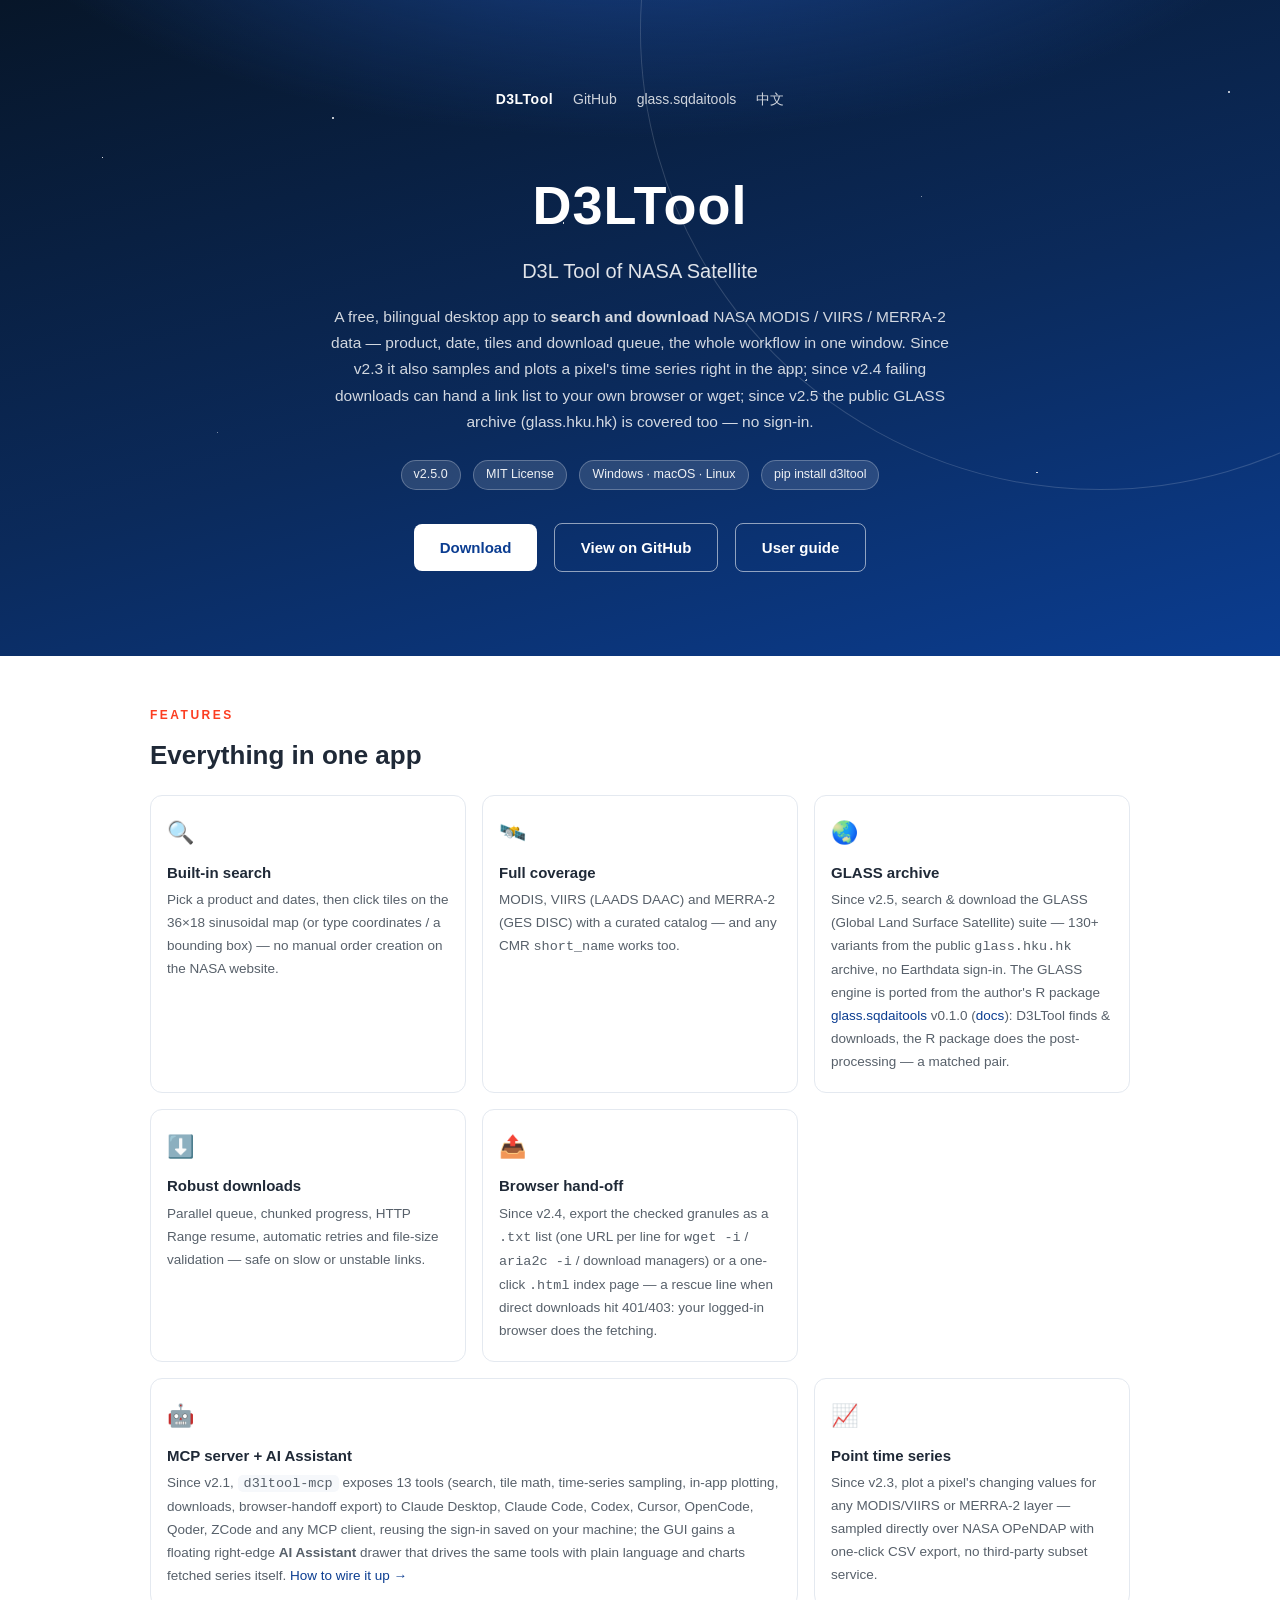
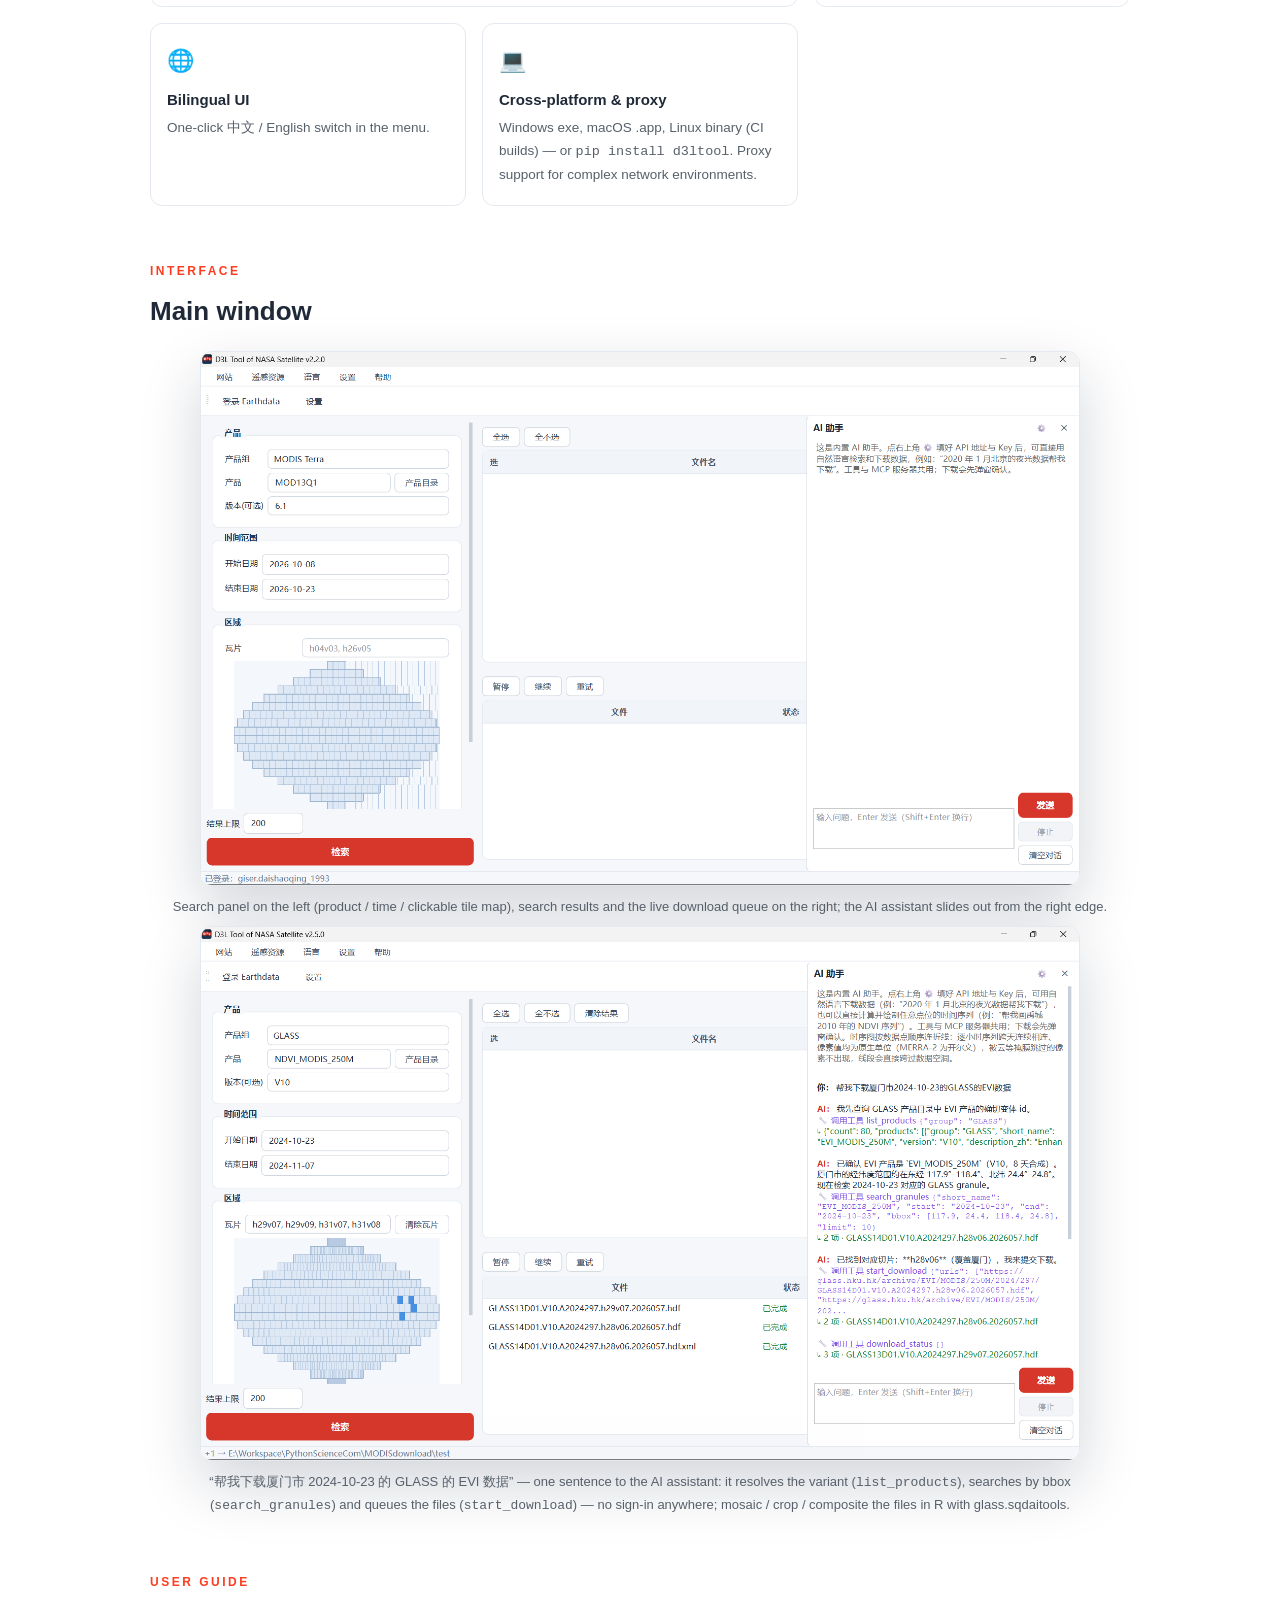
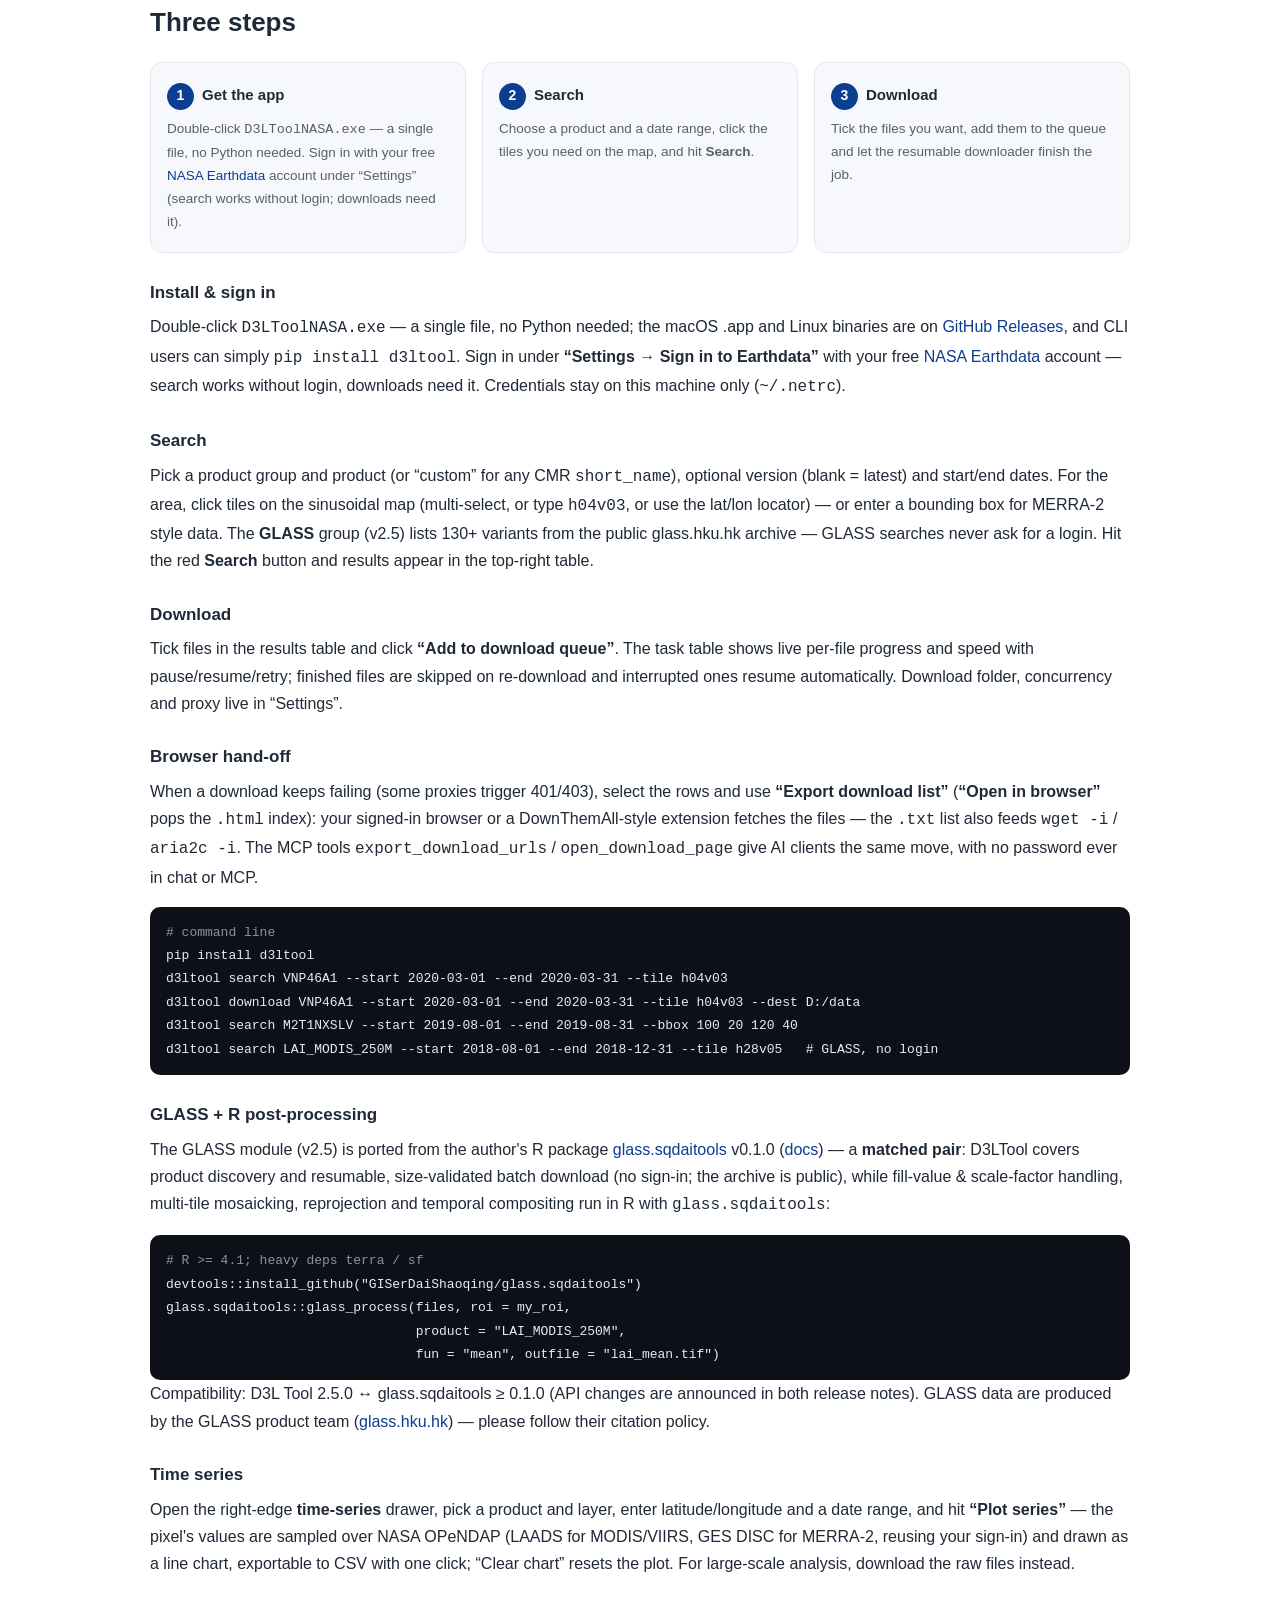
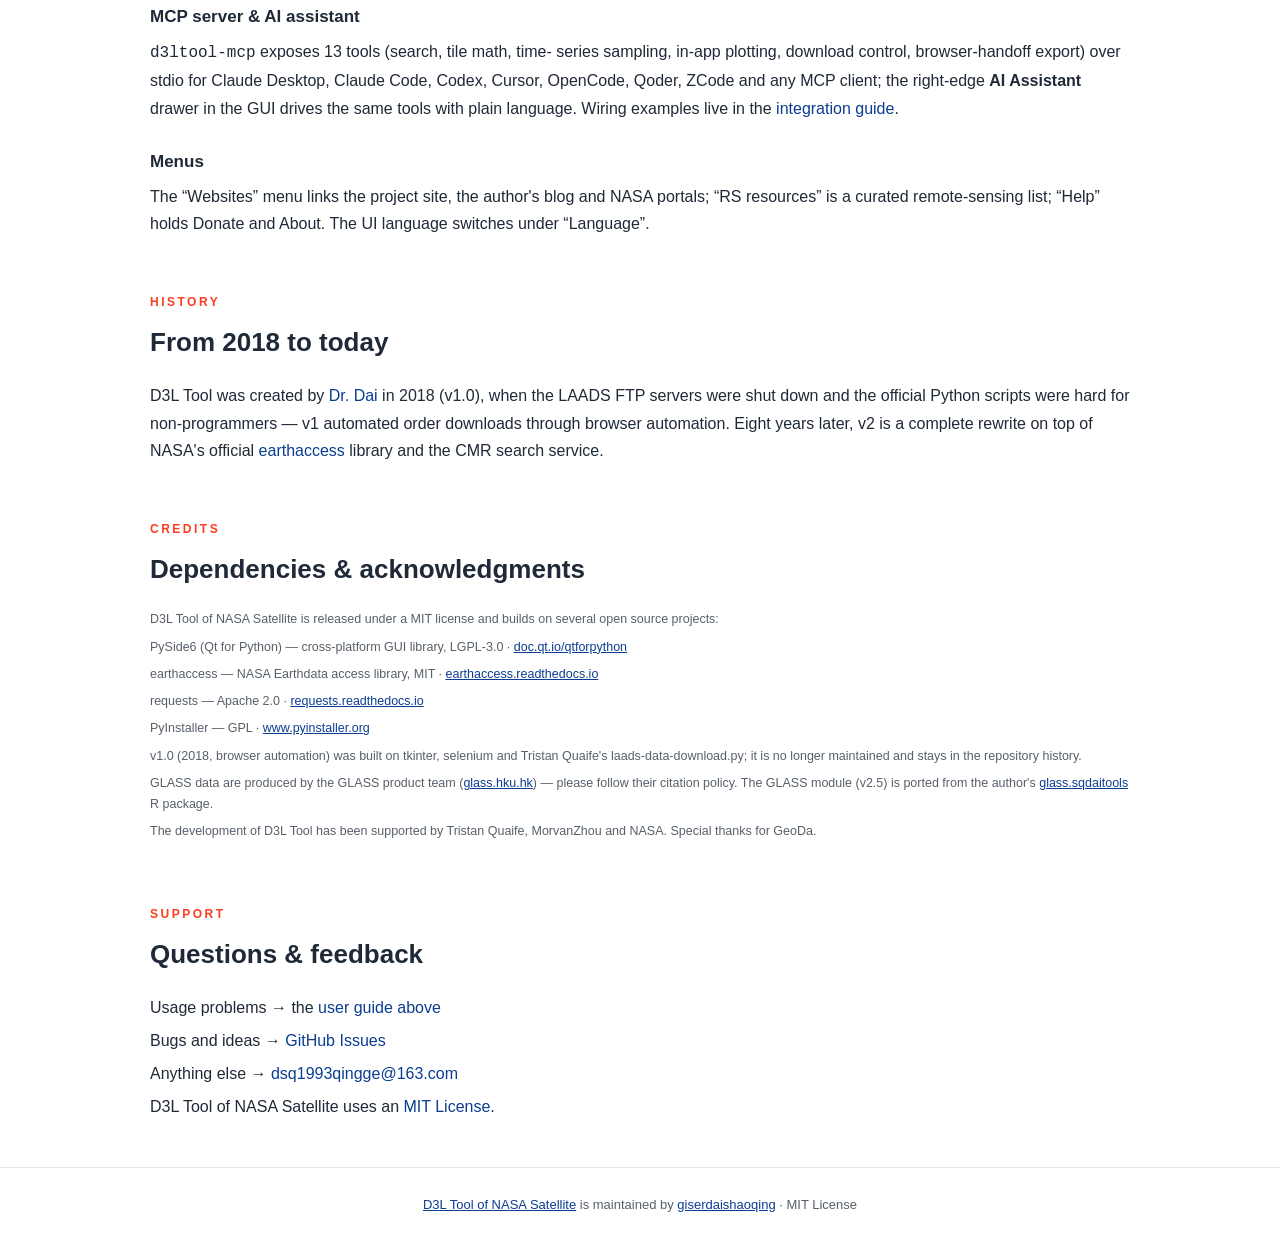
==== commit 28b5a99c: "docs: MCP 客户端清单补全（+Claude Code/Codex/OpenCode/Qoder，附 CLI 接入示例）；更新日志最早两条加粗" ====
--- a/index.html
+++ b/index.html
@@ -91,8 +91,8 @@
             <h3>MCP server + AI Assistant</h3>
             <p>Since v2.1, <code>d3ltool-mcp</code> exposes 13 tools (search, tile
             math, time-series sampling, in-app plotting, downloads,
-            browser-handoff export) to Claude
-            Desktop, Cursor, ZCode and any MCP client,
+            browser-handoff export) to Claude Desktop, Claude Code, Codex,
+            Cursor, OpenCode, Qoder, ZCode and any MCP client,
             reusing the sign-in saved on your machine; the GUI gains a floating
             right-edge <b>AI Assistant</b> drawer that drives the same tools with
             plain language and charts fetched series itself. <a href="https://github.com/GISerDaiShaoqing/D3LTool/blob/master/docs/mcp.md">How to wire it up →</a></p>
@@ -235,7 +235,8 @@
         <p><code>d3ltool-mcp</code> exposes 13 tools (search, tile math, time-
         series sampling, in-app plotting, download control, browser-handoff
         export) over stdio for
-        Claude Desktop, Cursor, ZCode and any MCP client;
+        Claude Desktop, Claude Code, Codex, Cursor, OpenCode, Qoder, ZCode
+        and any MCP client;
         the right-edge <b>AI Assistant</b> drawer in the GUI drives the same tools
         with plain language. Wiring examples live in the
         <a href="https://github.com/GISerDaiShaoqing/D3LTool/blob/master/docs/mcp.md">integration
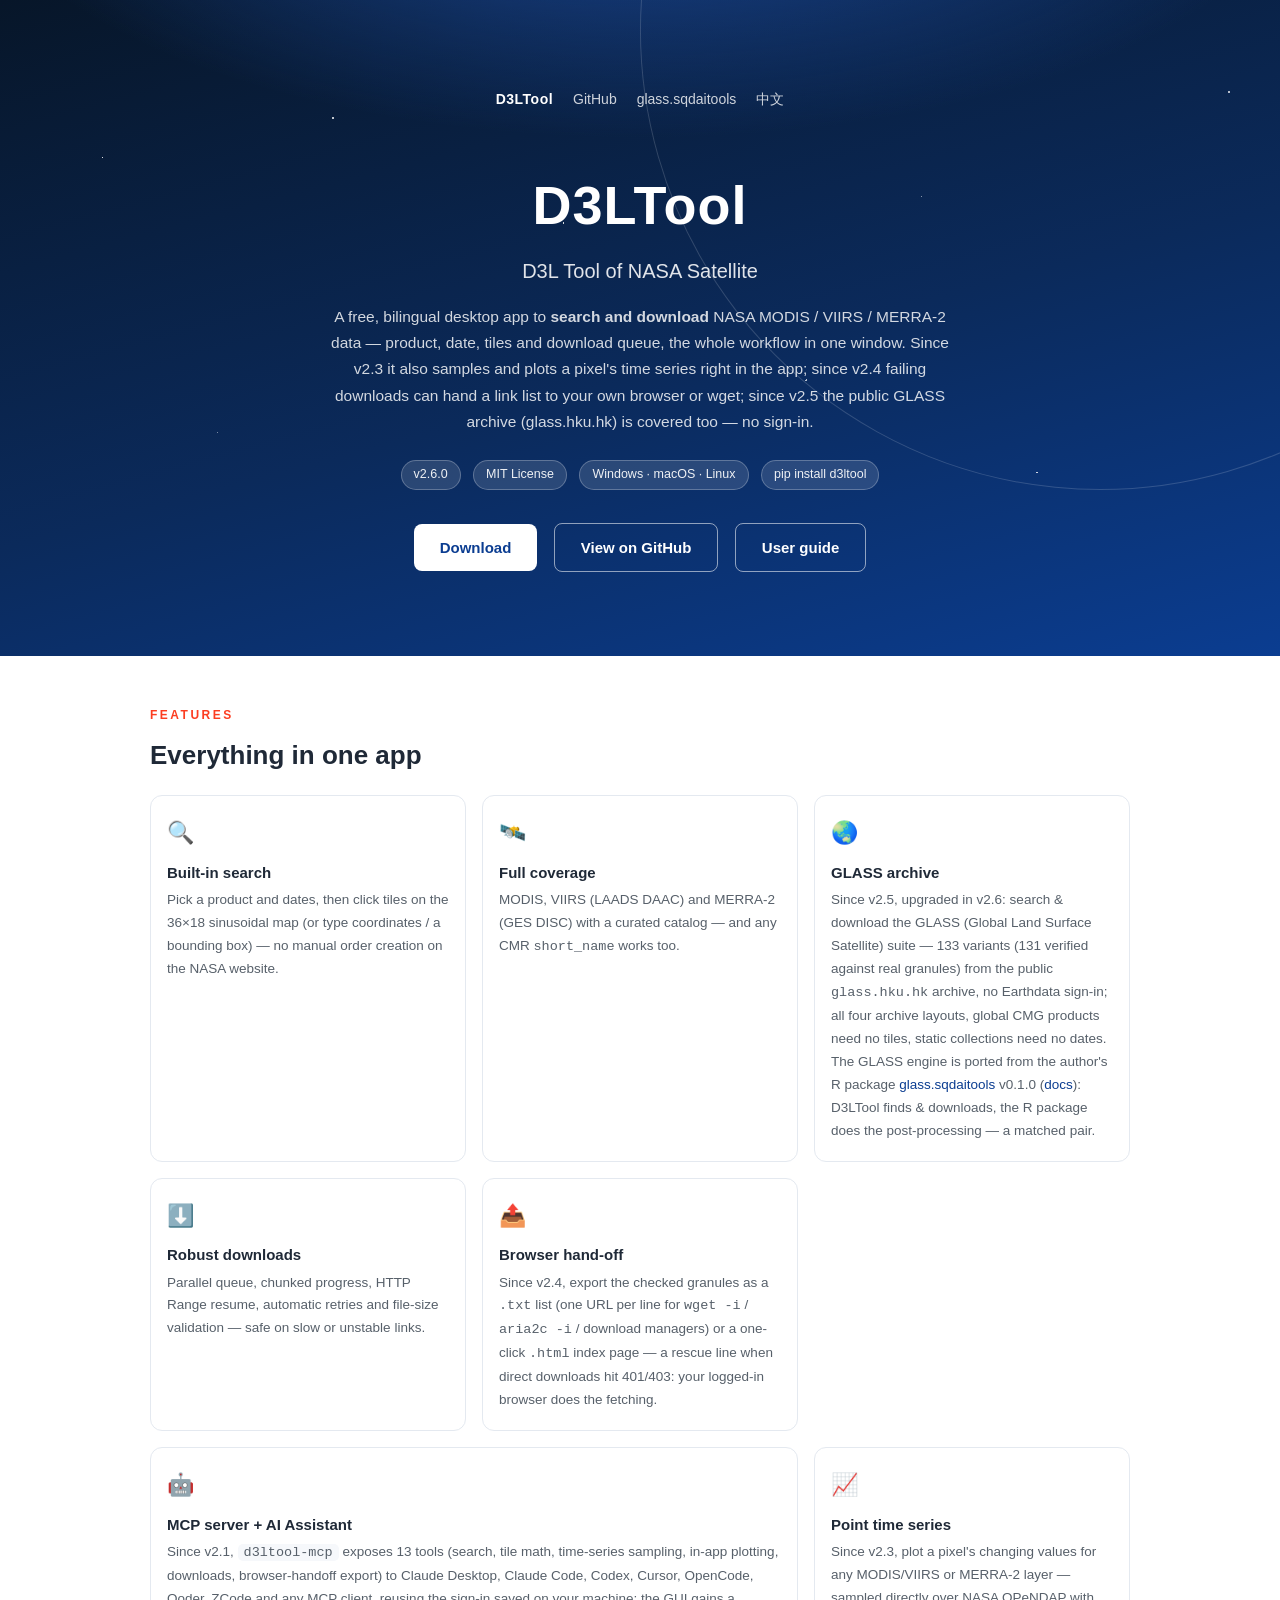
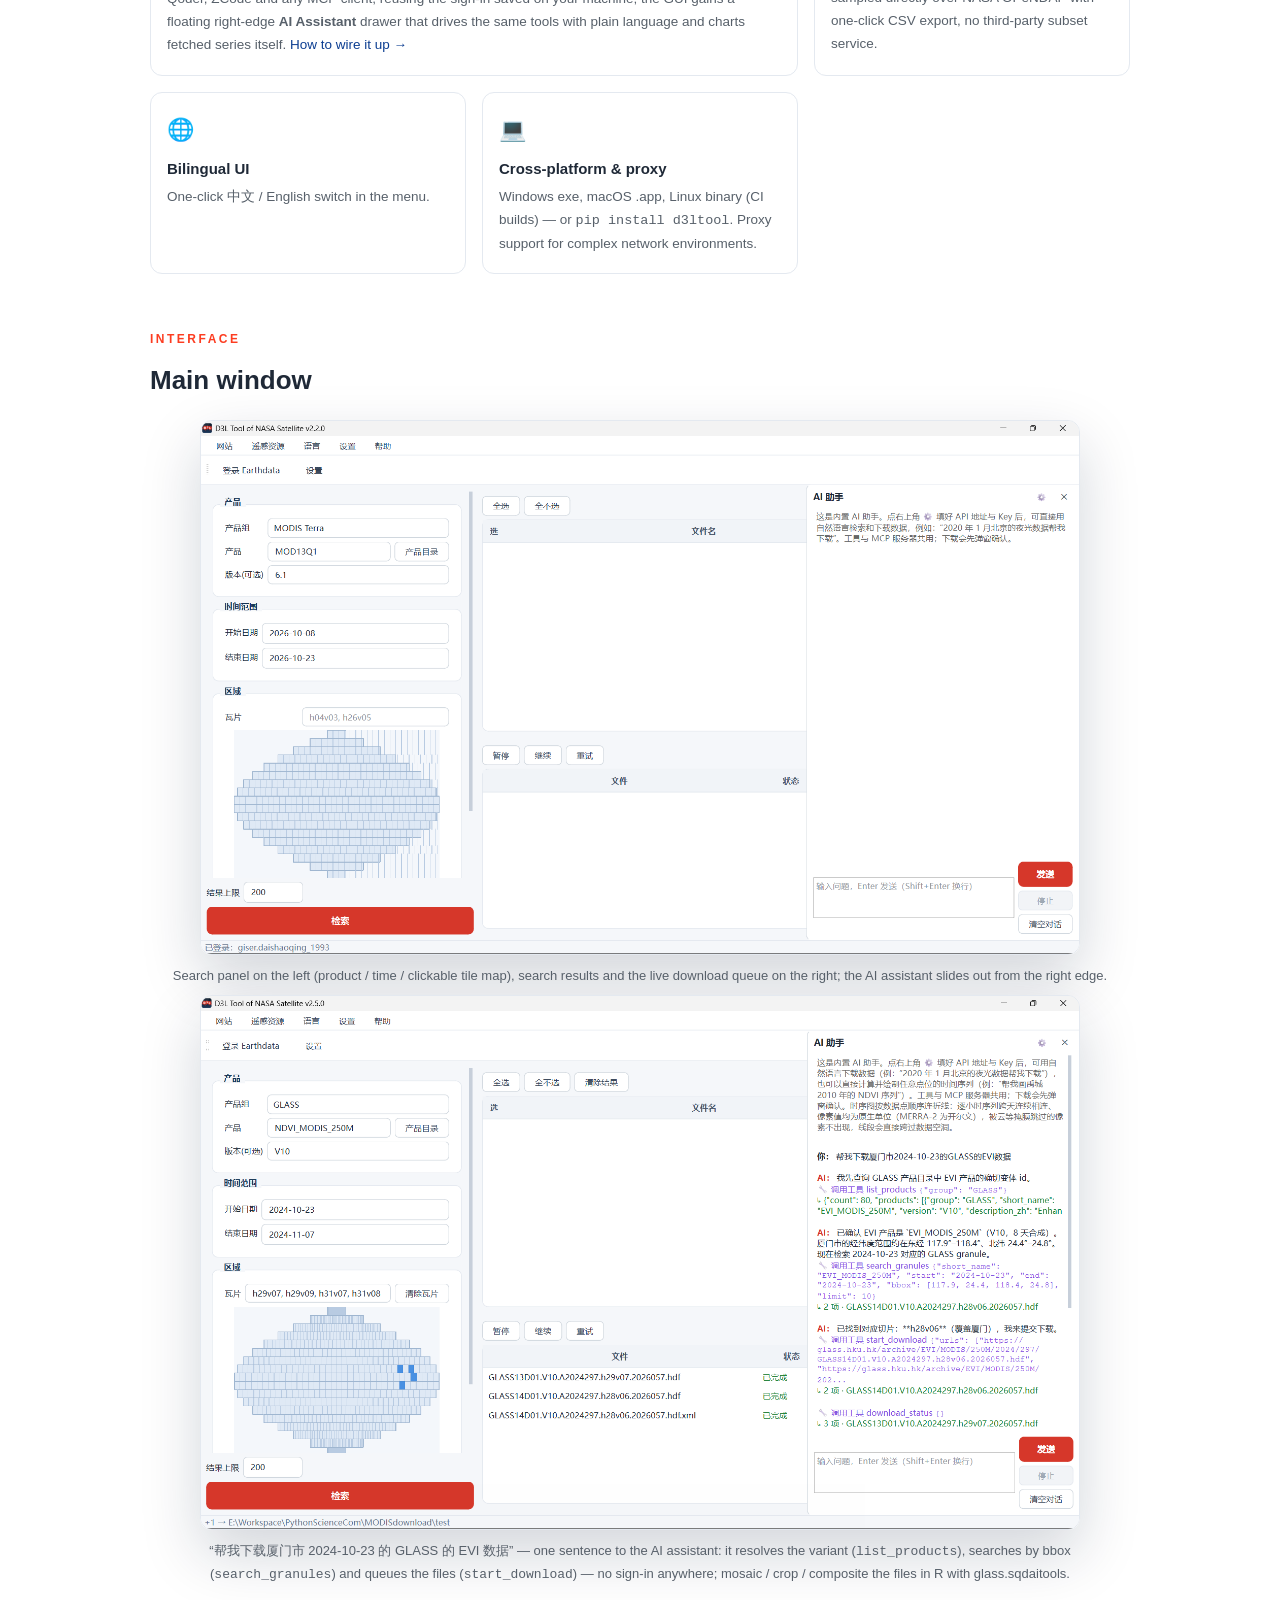
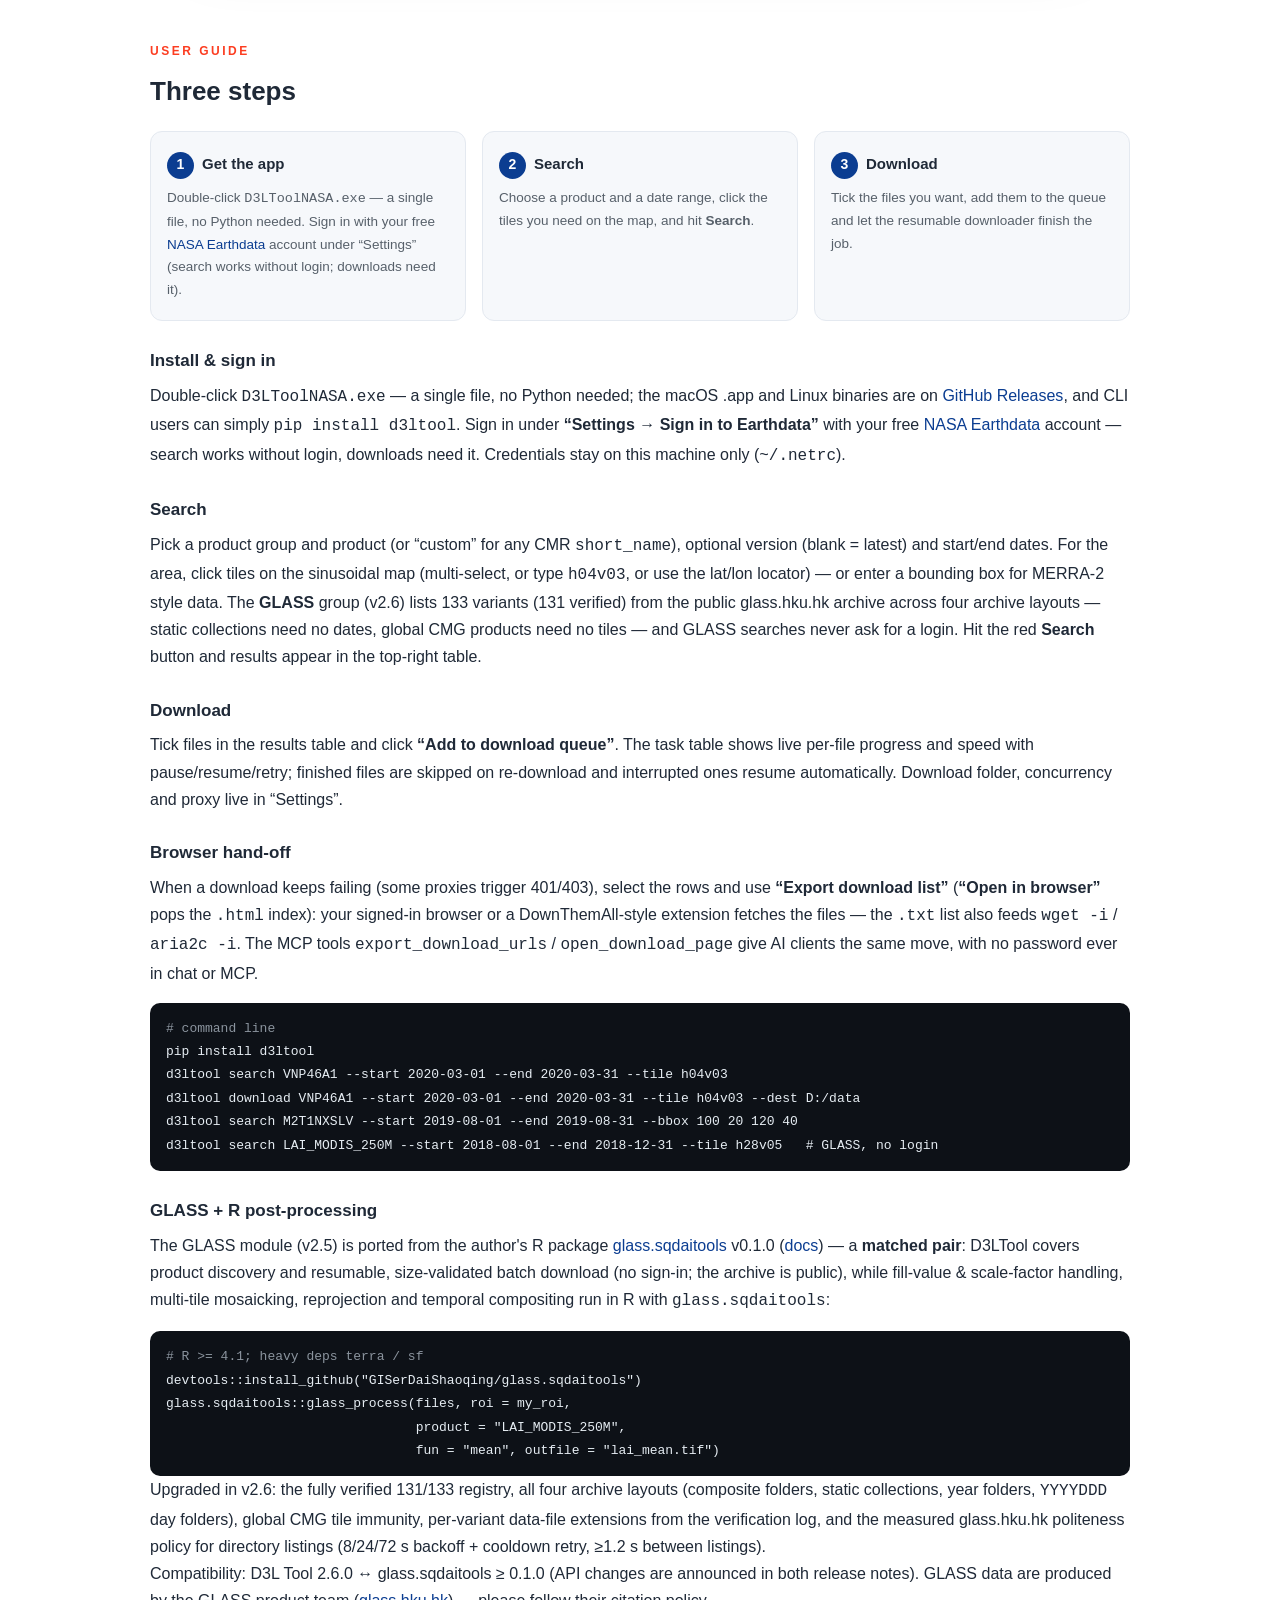
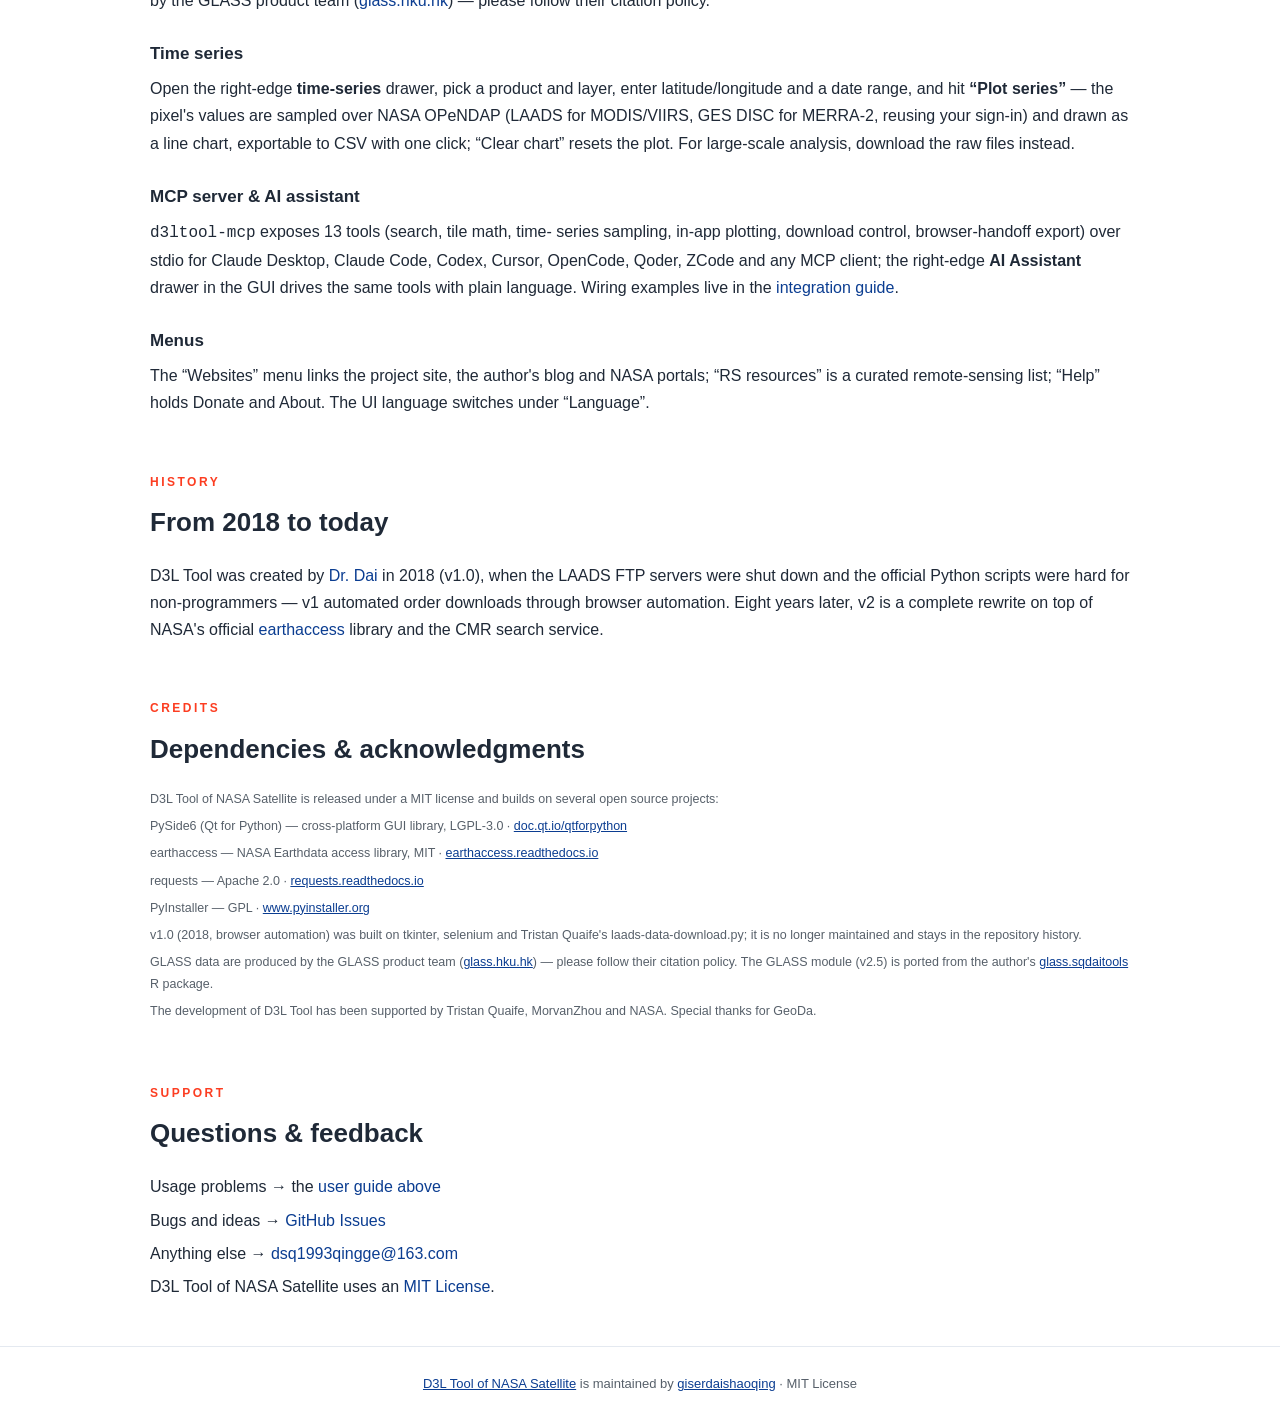
==== commit 71c18f6b: "feat(v2.6.0): GLASS 模块对齐 glass.sqdaitools 131/133 核验登记表——四种归档布局全覆盖（合成目录/静态文件集/年目录/YYYYDDD 日目录）、全球 CM" ====
--- a/index.html
+++ b/index.html
@@ -27,7 +27,7 @@
         downloads can hand a link list to your own browser or wget; since v2.5
         the public GLASS archive (glass.hku.hk) is covered too — no sign-in.</p>
         <div class="badges">
-          <span class="badge">v2.5.0</span>
+          <span class="badge">v2.6.0</span>
           <span class="badge">MIT License</span>
           <span class="badge">Windows · macOS · Linux</span>
           <span class="badge">pip install d3ltool</span>
@@ -62,9 +62,11 @@
           <div class="card">
             <div class="ico">🌏</div>
             <h3>GLASS archive</h3>
-            <p>Since v2.5, search &amp; download the GLASS (Global Land Surface
-            Satellite) suite — 130+ variants from the public
-            <code>glass.hku.hk</code> archive, no Earthdata sign-in. The GLASS
+            <p>Since v2.5, upgraded in v2.6: search &amp; download the GLASS (Global
+            Land Surface Satellite) suite — 133 variants (131 verified against
+            real granules) from the public <code>glass.hku.hk</code> archive, no
+            Earthdata sign-in; all four archive layouts, global CMG products
+            need no tiles, static collections need no dates. The GLASS
             engine is ported from the author's R package
             <a href="https://github.com/GISerDaiShaoqing/glass.sqdaitools/tree/v0.1.0">glass.sqdaitools</a>
             v0.1.0 (<a href="https://giserdaishaoqing.github.io/glass.sqdaitools/">docs</a>):
@@ -176,9 +178,10 @@
         <code>short_name</code>), optional version (blank = latest) and start/end
         dates. For the area, click tiles on the sinusoidal map (multi-select, or
         type <code>h04v03</code>, or use the lat/lon locator) — or enter a
-        bounding box for MERRA-2 style data. The <b>GLASS</b> group (v2.5)
-        lists 130+ variants from the public glass.hku.hk archive — GLASS
-        searches never ask for a login. Hit the red <b>Search</b> button and
+        bounding box for MERRA-2 style data. The <b>GLASS</b> group (v2.6)
+        lists 133 variants (131 verified) from the public glass.hku.hk archive
+        across four archive layouts — static collections need no dates, global
+        CMG products need no tiles — and GLASS searches never ask for a login. Hit the red <b>Search</b> button and
         results appear in the top-right table.</p>
 
         <h3 class="sub">Download</h3>
@@ -218,7 +221,14 @@
 glass.sqdaitools::glass_process(files, roi = my_roi,
                                 product = "LAI_MODIS_250M",
                                 fun = "mean", outfile = "lai_mean.tif")</pre>
-        <p>Compatibility: D3L Tool 2.5.0 ↔ glass.sqdaitools ≥ 0.1.0 (API changes
+        <p>Upgraded in v2.6: the fully verified 131/133 registry, all four
+        archive layouts (composite folders, static collections, year folders,
+        <code>YYYYDDD</code> day folders), global CMG tile immunity,
+        per-variant data-file extensions from the verification log, and the
+        measured glass.hku.hk politeness policy for directory listings
+        (8/24/72&nbsp;s backoff + cooldown retry, ≥1.2&nbsp;s between
+        listings).</p>
+        <p>Compatibility: D3L Tool 2.6.0 ↔ glass.sqdaitools ≥ 0.1.0 (API changes
         are announced in both release notes). GLASS data are produced by the
         GLASS product team (<a href="https://glass.hku.hk">glass.hku.hk</a>) —
         please follow their citation policy.</p>
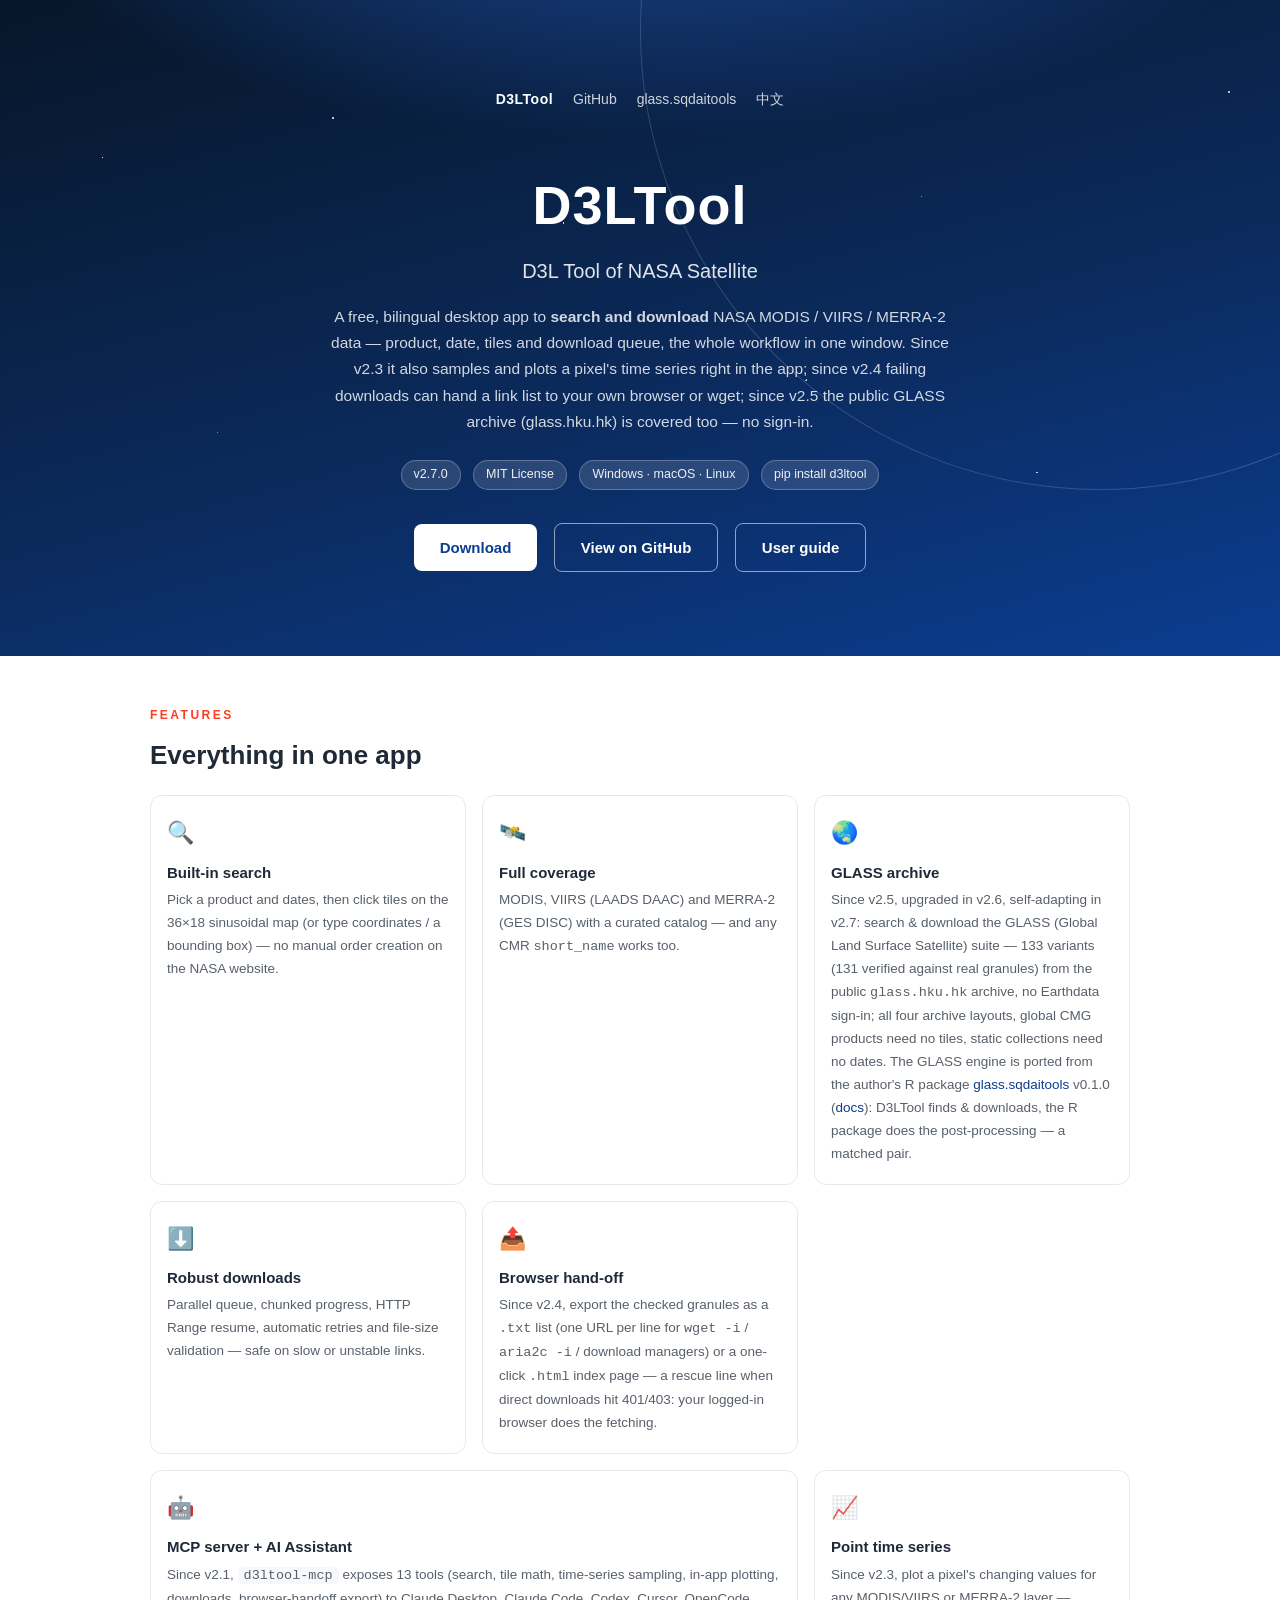
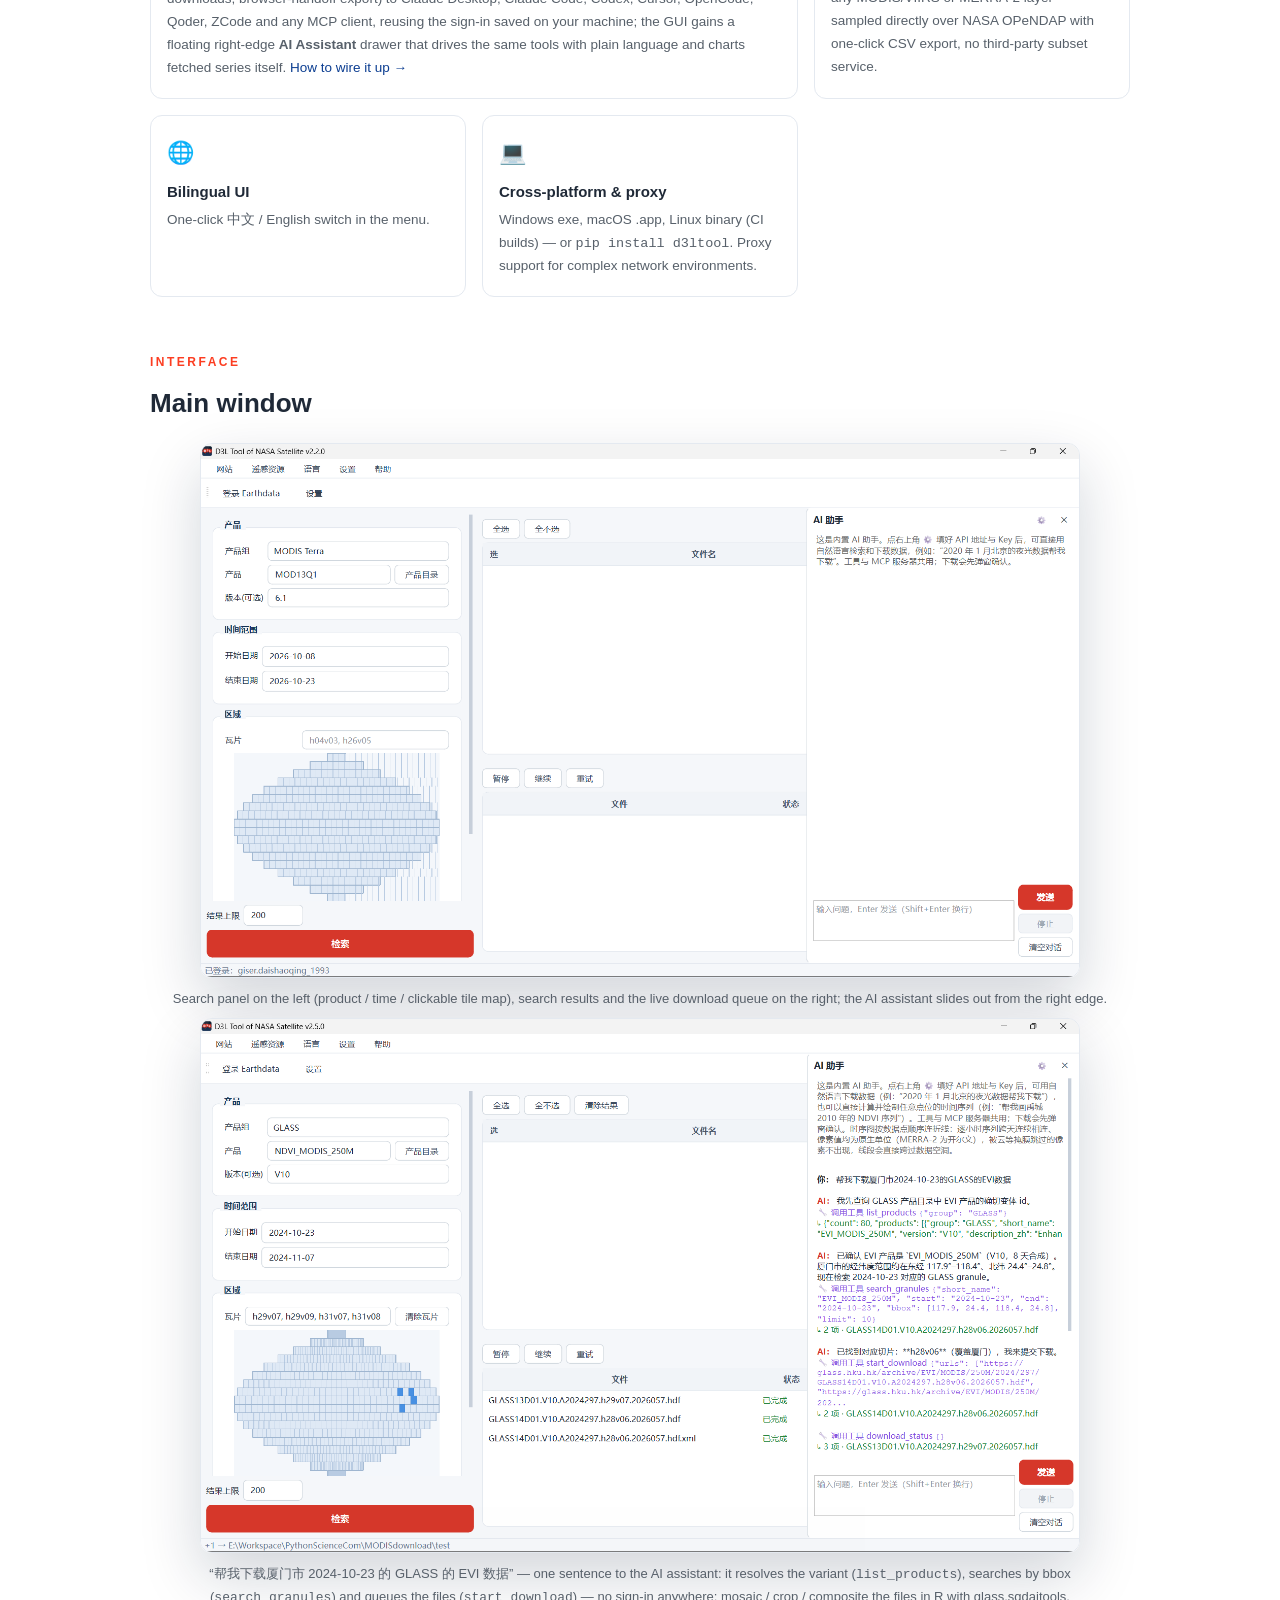
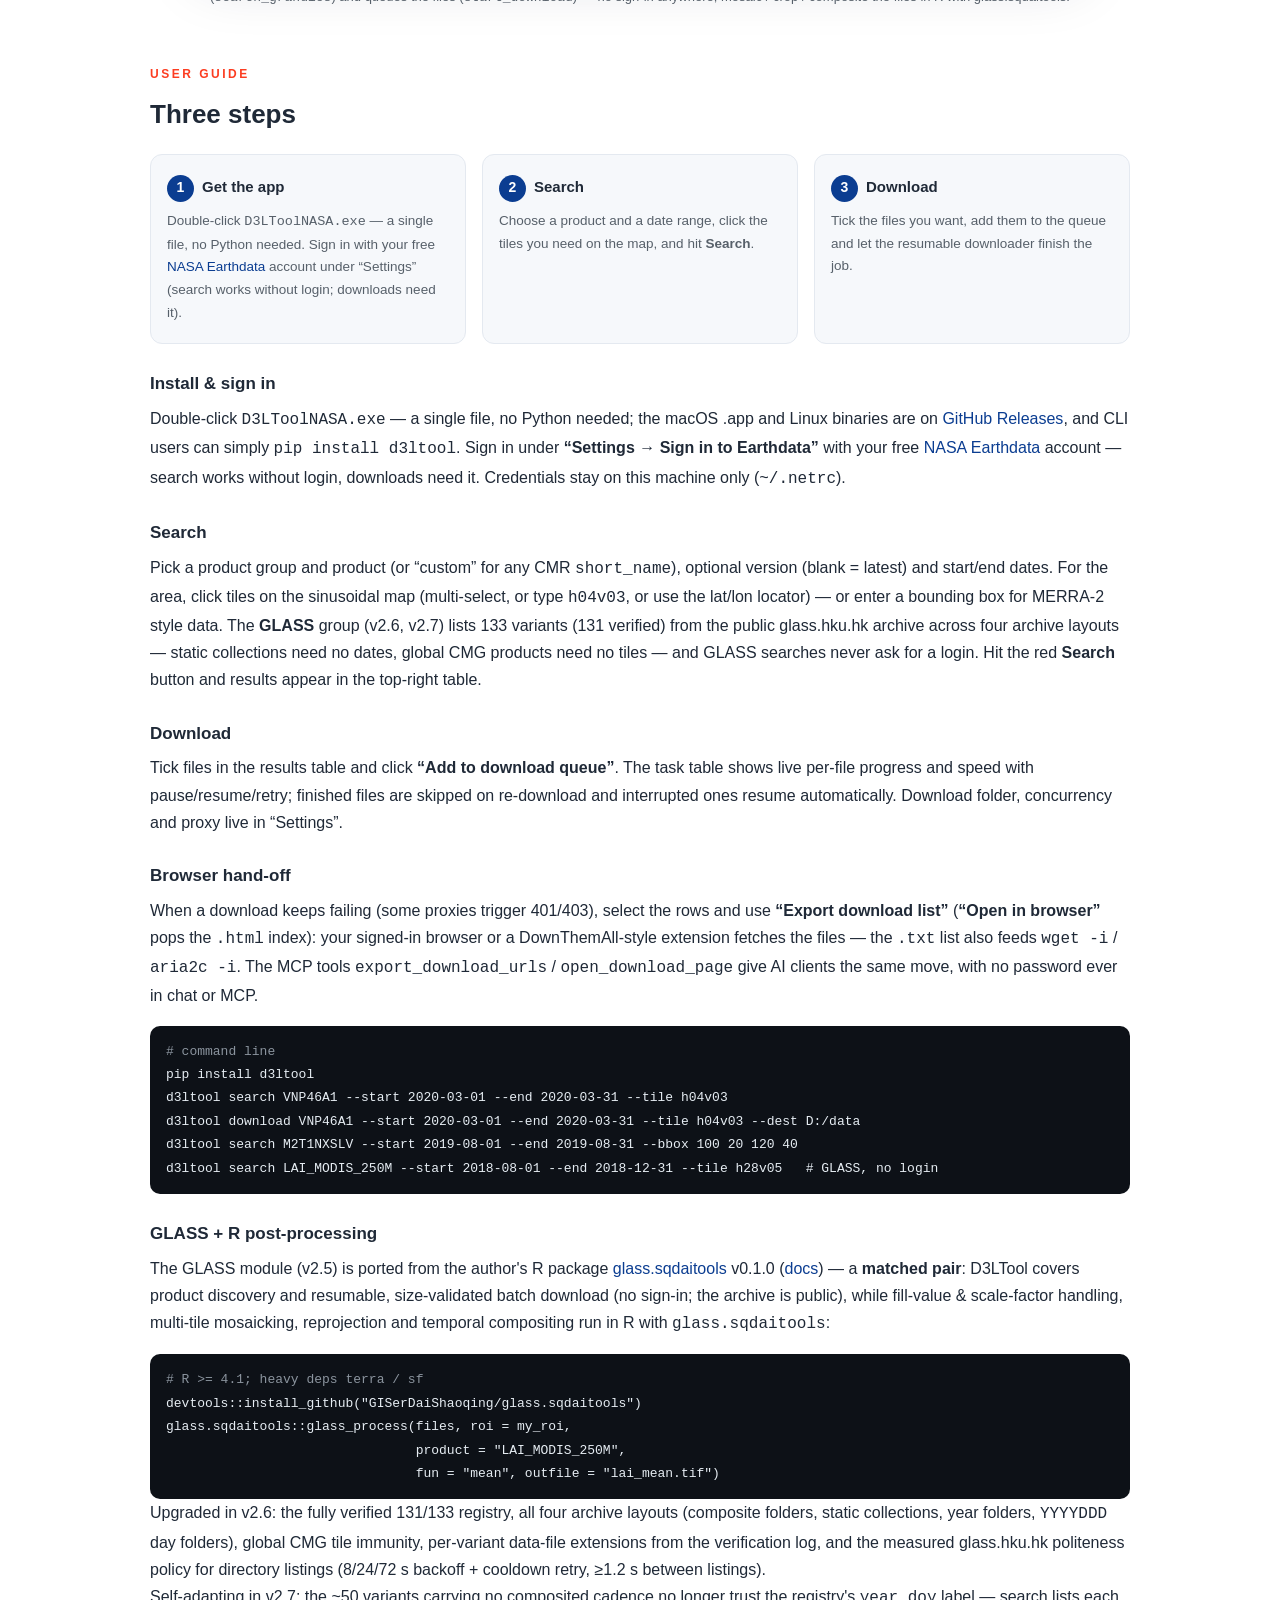
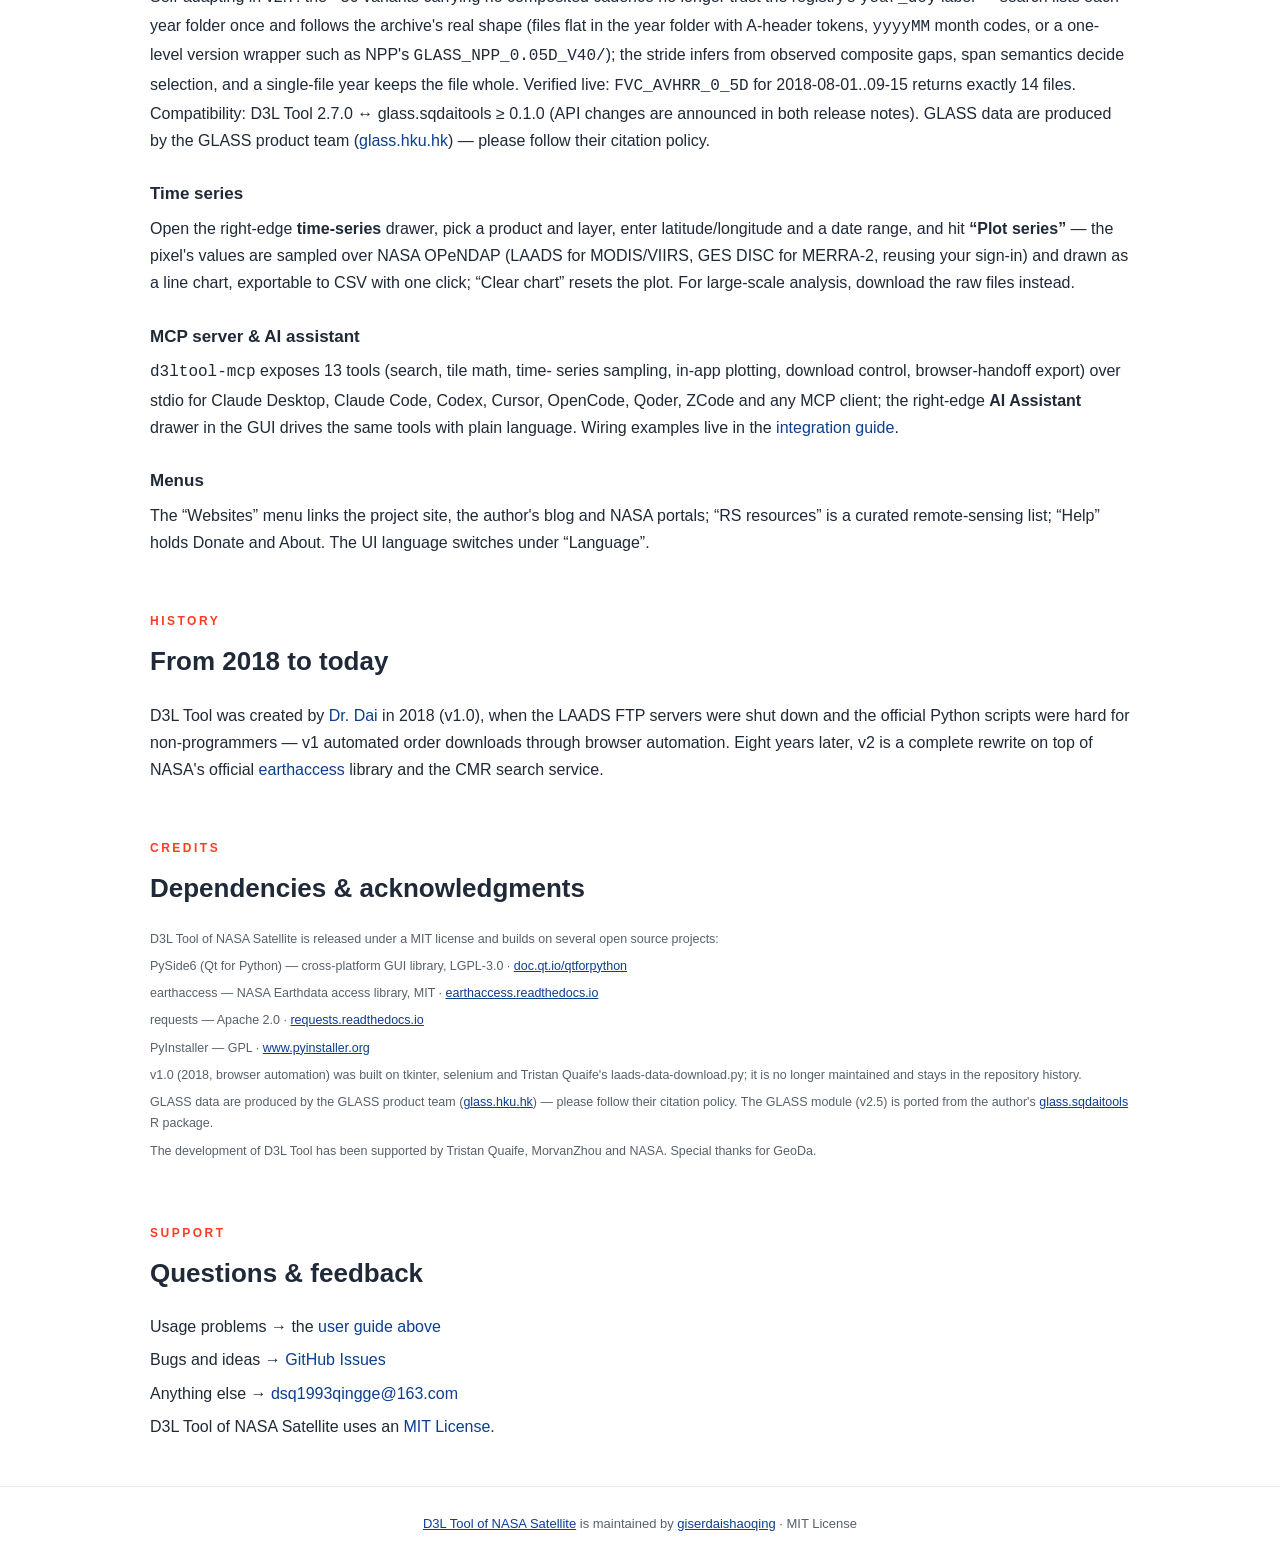
==== commit 606fde42: "feat(v2.7.0): GLASS cadence-未登记变体自适应检索+日级大查询可取消/目录进度/>200 预估；'网站'菜单收录 GLASS 官网与 glass.sqdaitools 主页；" ====
--- a/index.html
+++ b/index.html
@@ -27,7 +27,7 @@
         downloads can hand a link list to your own browser or wget; since v2.5
         the public GLASS archive (glass.hku.hk) is covered too — no sign-in.</p>
         <div class="badges">
-          <span class="badge">v2.6.0</span>
+          <span class="badge">v2.7.0</span>
           <span class="badge">MIT License</span>
           <span class="badge">Windows · macOS · Linux</span>
           <span class="badge">pip install d3ltool</span>
@@ -62,7 +62,7 @@
           <div class="card">
             <div class="ico">🌏</div>
             <h3>GLASS archive</h3>
-            <p>Since v2.5, upgraded in v2.6: search &amp; download the GLASS (Global
+            <p>Since v2.5, upgraded in v2.6, self-adapting in v2.7: search &amp; download the GLASS (Global
             Land Surface Satellite) suite — 133 variants (131 verified against
             real granules) from the public <code>glass.hku.hk</code> archive, no
             Earthdata sign-in; all four archive layouts, global CMG products
@@ -178,7 +178,8 @@
         <code>short_name</code>), optional version (blank = latest) and start/end
         dates. For the area, click tiles on the sinusoidal map (multi-select, or
         type <code>h04v03</code>, or use the lat/lon locator) — or enter a
-        bounding box for MERRA-2 style data. The <b>GLASS</b> group (v2.6)
+        bounding box for MERRA-2 style data. The <b>GLASS</b> group (v2.6,
+        v2.7)
         lists 133 variants (131 verified) from the public glass.hku.hk archive
         across four archive layouts — static collections need no dates, global
         CMG products need no tiles — and GLASS searches never ask for a login. Hit the red <b>Search</b> button and
@@ -228,7 +229,17 @@
         measured glass.hku.hk politeness policy for directory listings
         (8/24/72&nbsp;s backoff + cooldown retry, ≥1.2&nbsp;s between
         listings).</p>
-        <p>Compatibility: D3L Tool 2.6.0 ↔ glass.sqdaitools ≥ 0.1.0 (API changes
+        <p>Self-adapting in v2.7: the ~50 variants carrying no composited
+        cadence no longer trust the registry's <code>year_doy</code> label —
+        search lists each year folder once and follows the archive's real
+        shape (files flat in the year folder with A-header tokens,
+        <code>yyyyMM</code> month codes, or a one-level version wrapper such
+        as NPP's <code>GLASS_NPP_0.05D_V40/</code>); the stride infers from
+        observed composite gaps, span semantics decide selection, and a
+        single-file year keeps the file whole. Verified live:
+        <code>FVC_AVHRR_0_5D</code> for 2018-08-01..09-15 returns exactly 14
+        files.</p>
+        <p>Compatibility: D3L Tool 2.7.0 ↔ glass.sqdaitools ≥ 0.1.0 (API changes
         are announced in both release notes). GLASS data are produced by the
         GLASS product team (<a href="https://glass.hku.hk">glass.hku.hk</a>) —
         please follow their citation policy.</p>
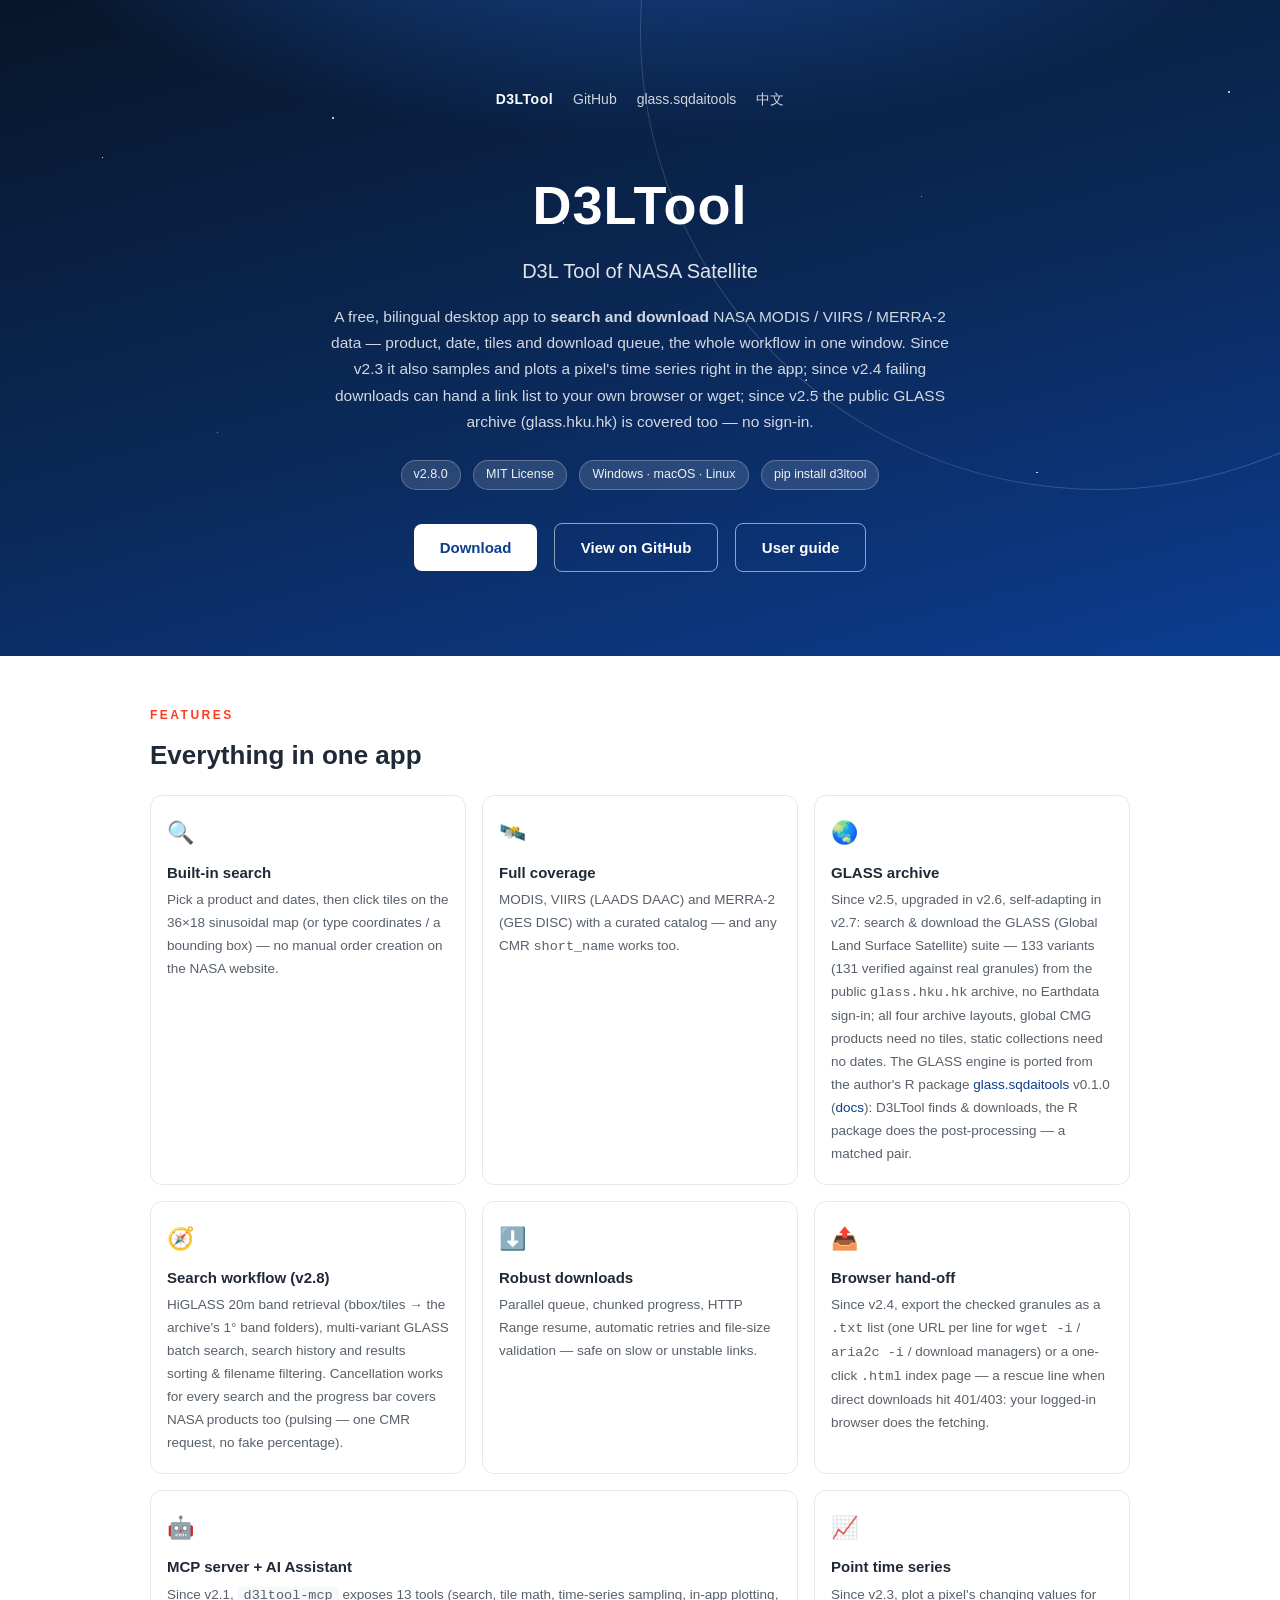
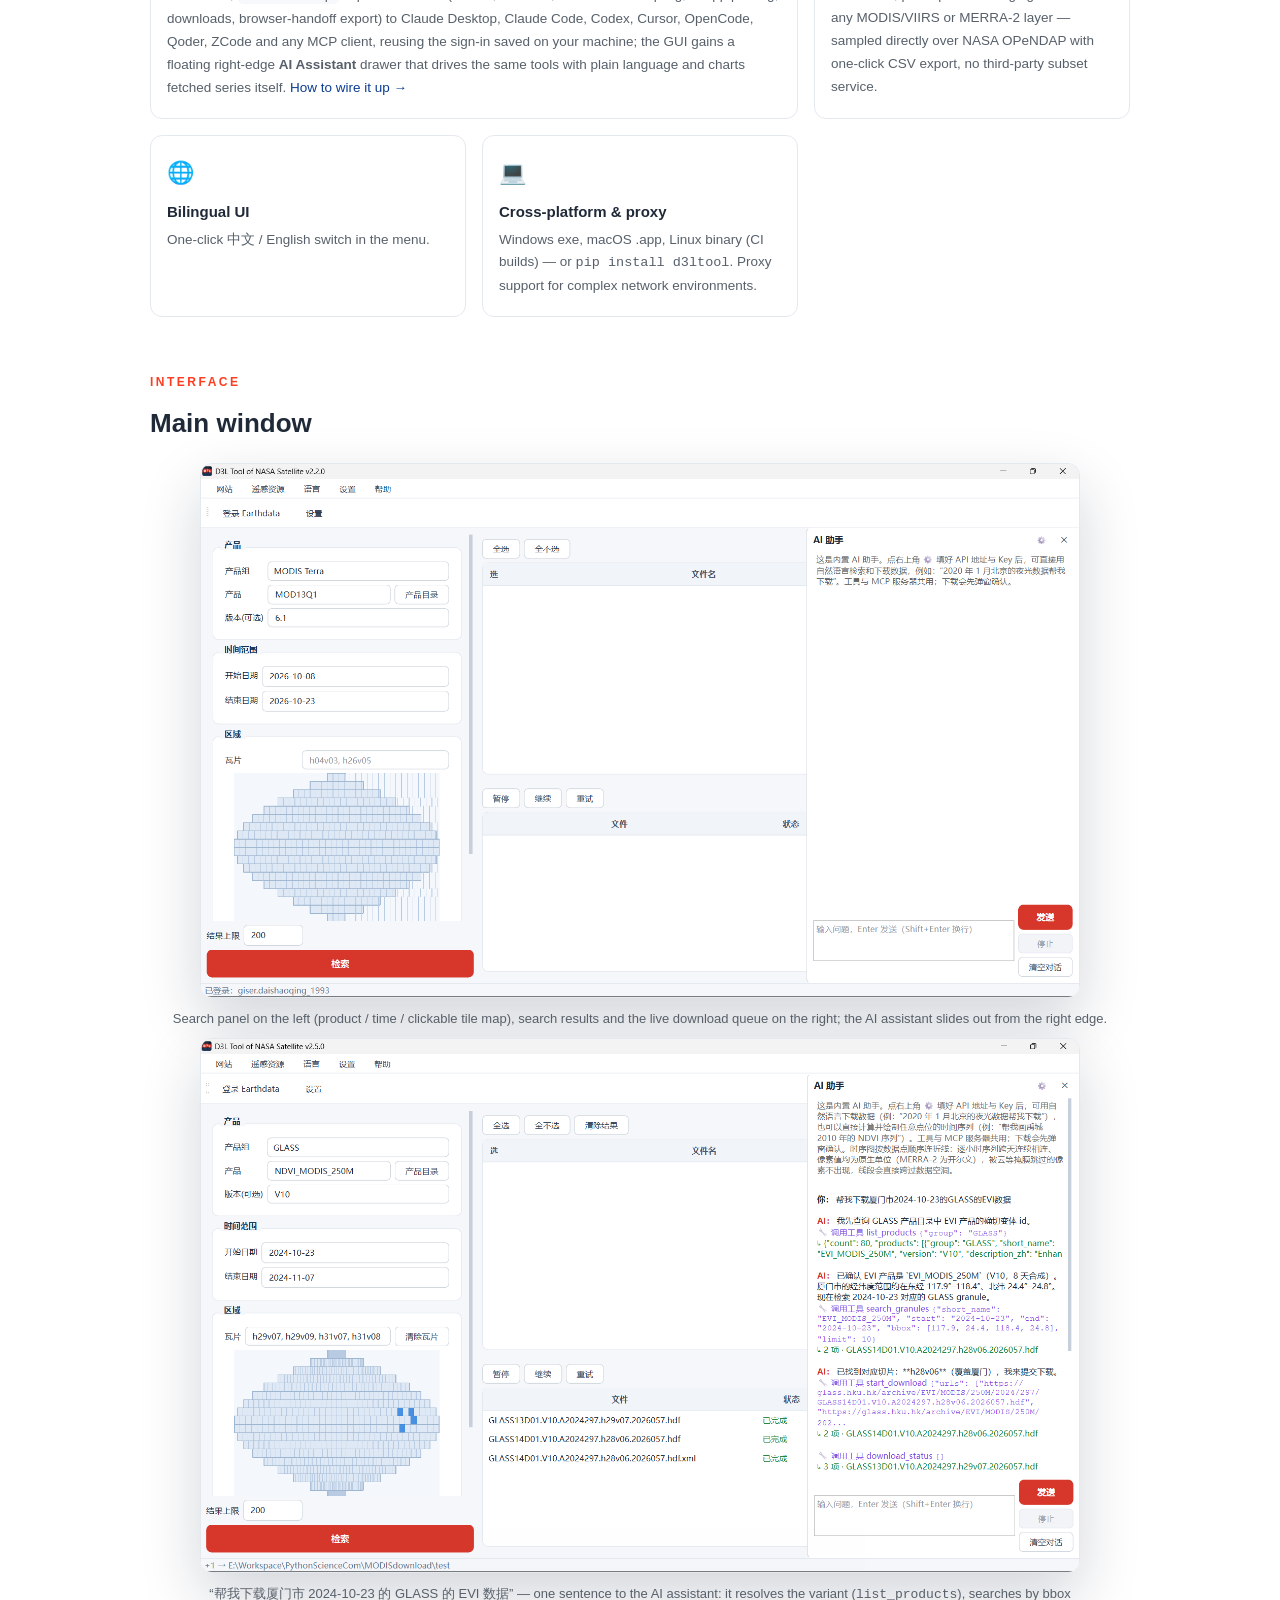
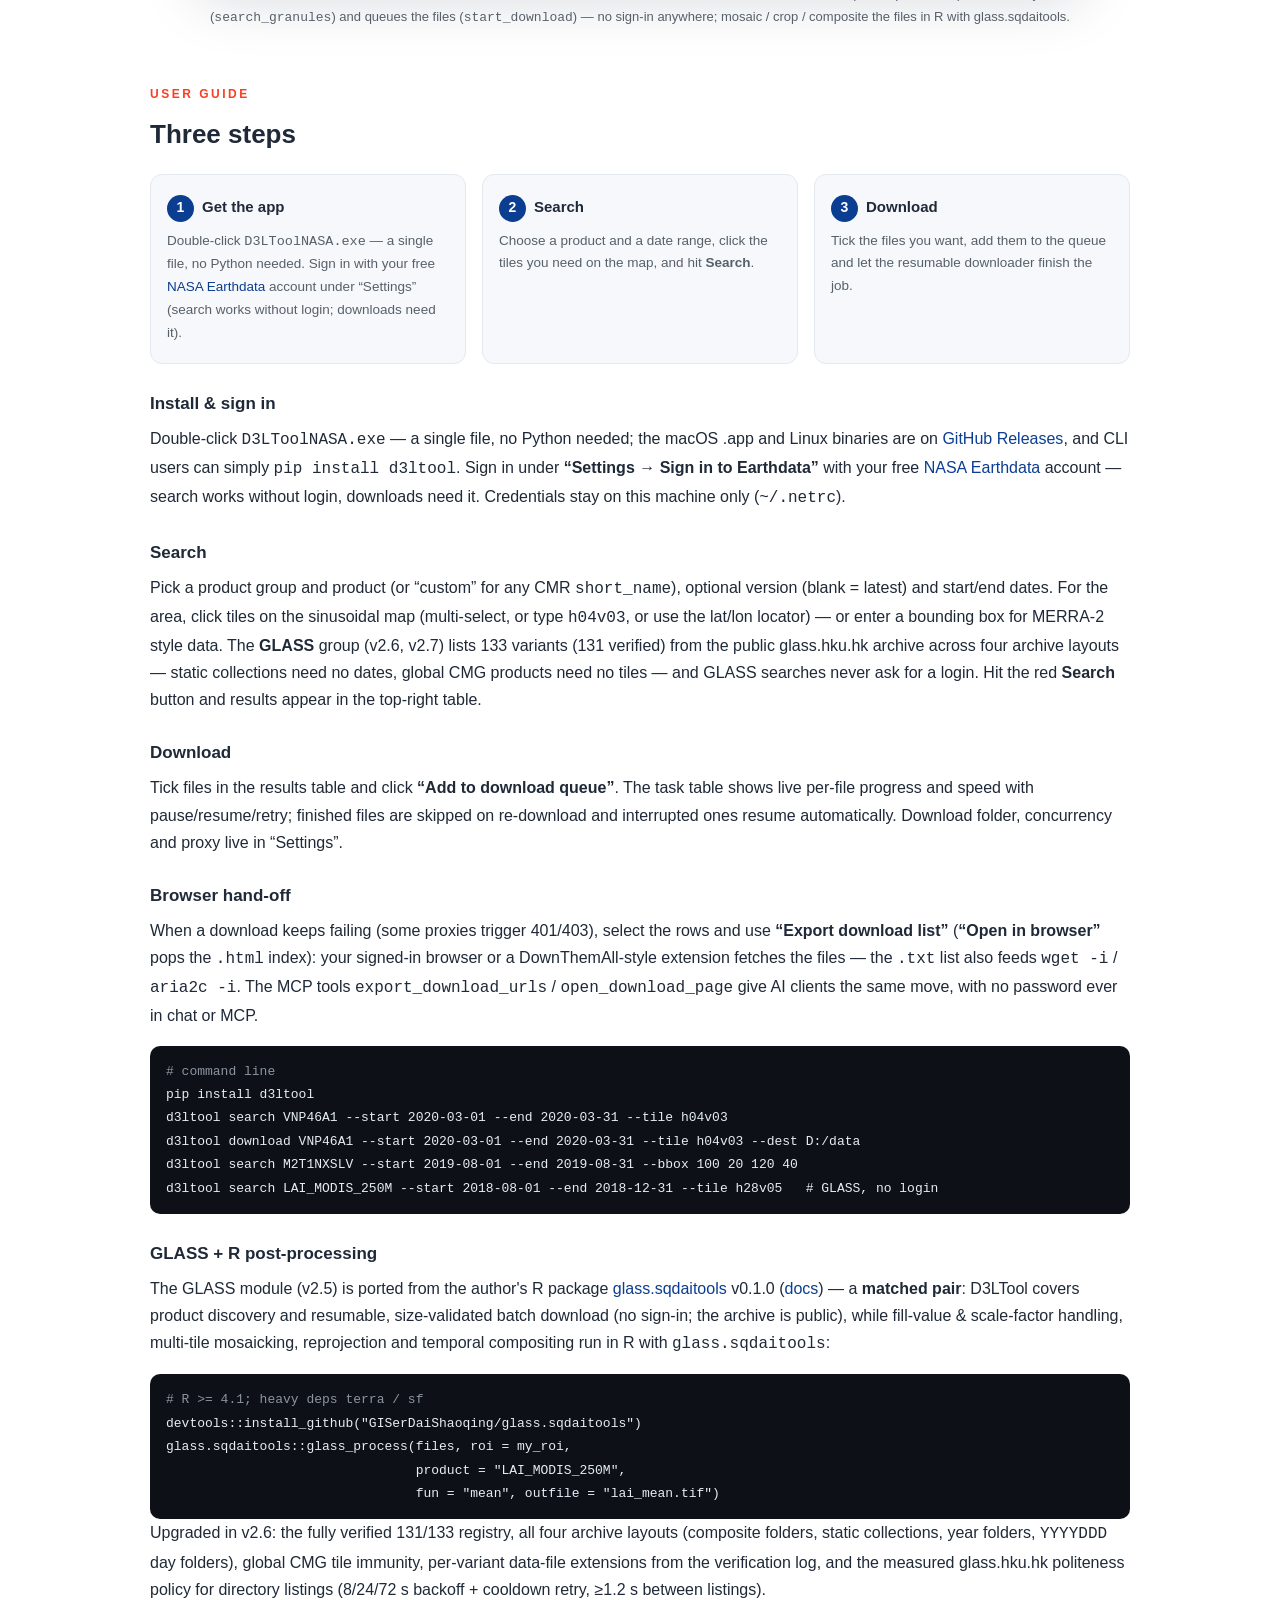
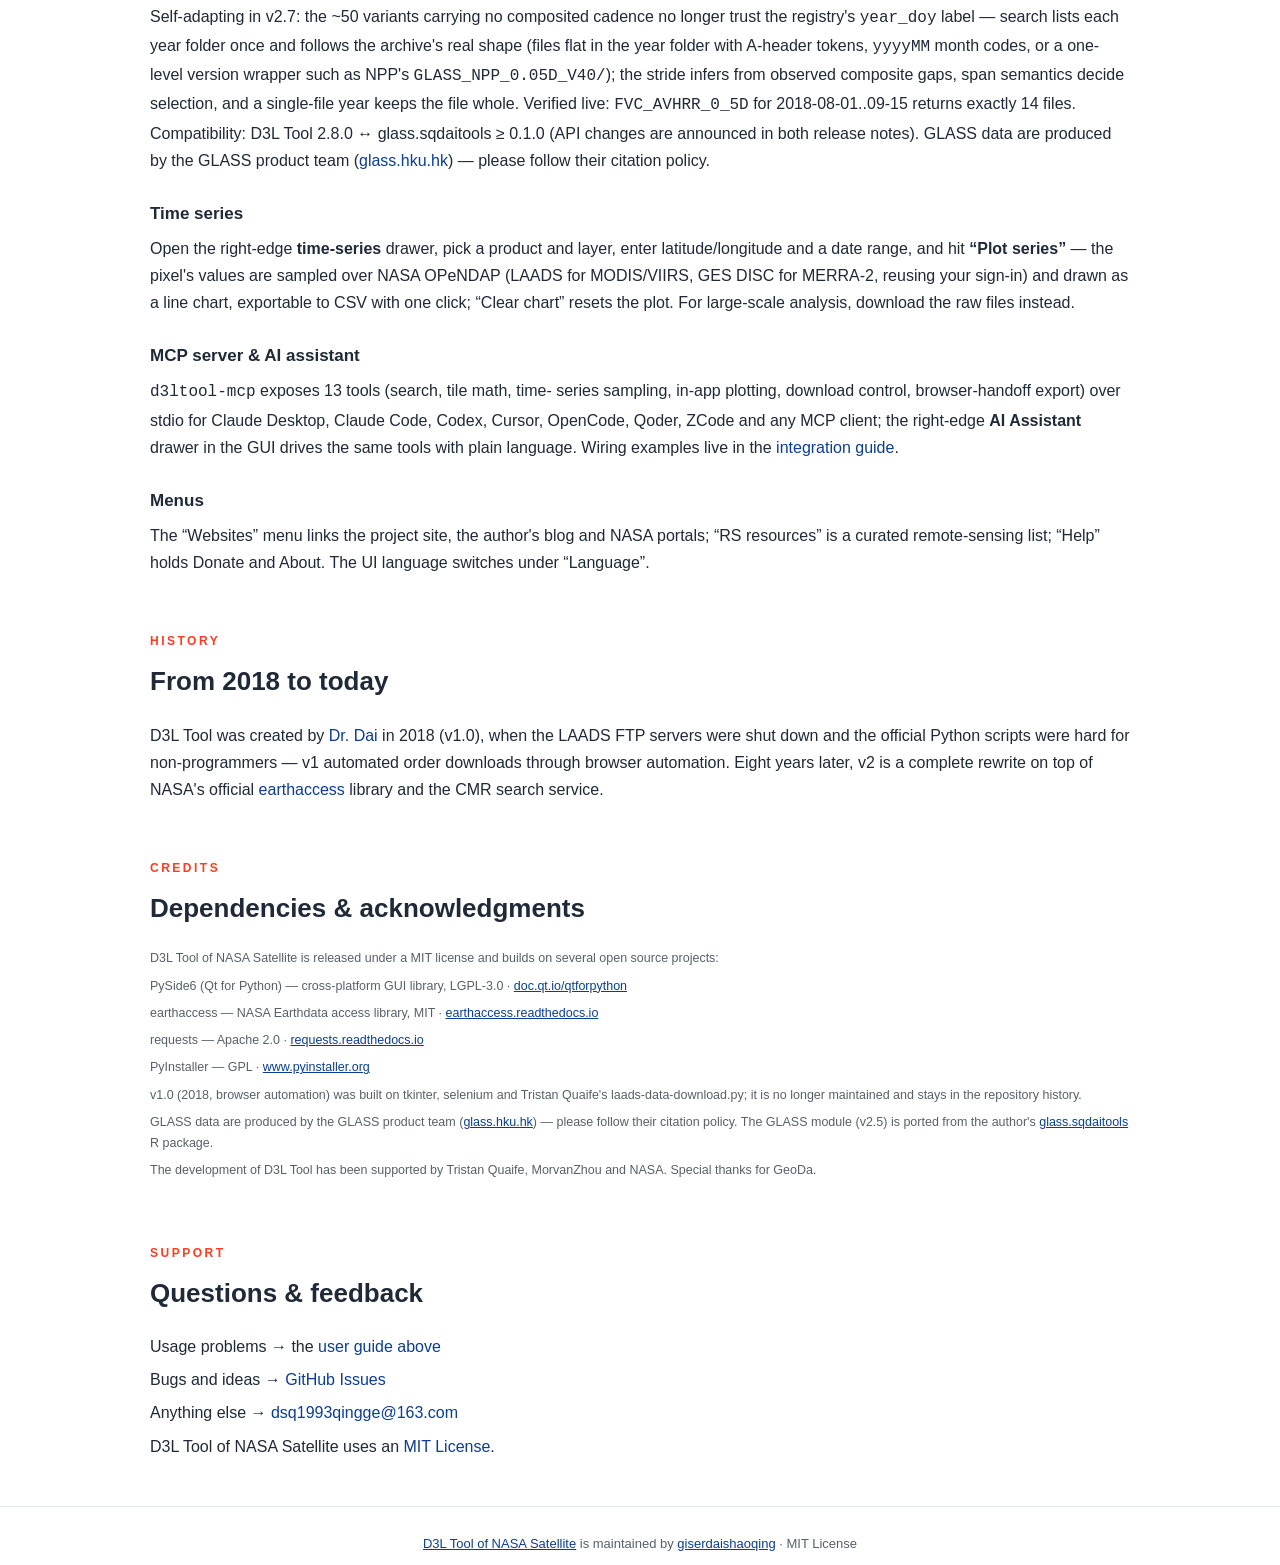
==== commit 966391df: "feat: v2.8.0——检索取消修复+CMR 90s 看门狗、HiGLASS 带状检索（SW 角实测、MCP/CLI/GUI 带名透传）、GLASS 批量检索、检索历史(+清除)、结果表排序过滤、" ====
--- a/index.html
+++ b/index.html
@@ -27,7 +27,7 @@
         downloads can hand a link list to your own browser or wget; since v2.5
         the public GLASS archive (glass.hku.hk) is covered too — no sign-in.</p>
         <div class="badges">
-          <span class="badge">v2.7.0</span>
+          <span class="badge">v2.8.0</span>
           <span class="badge">MIT License</span>
           <span class="badge">Windows · macOS · Linux</span>
           <span class="badge">pip install d3ltool</span>
@@ -72,6 +72,15 @@
             v0.1.0 (<a href="https://giserdaishaoqing.github.io/glass.sqdaitools/">docs</a>):
             D3LTool finds &amp; downloads, the R package does the post-processing —
             a matched pair.</p>
+          </div>
+          <div class="card">
+            <div class="ico">🧭</div>
+            <h3>Search workflow (v2.8)</h3>
+            <p>HiGLASS 20m band retrieval (bbox/tiles &rarr; the archive's 1&deg;
+            band folders), multi-variant GLASS batch search, search history and
+            results sorting &amp; filename filtering. Cancellation works for
+            every search and the progress bar covers NASA products too
+            (pulsing &mdash; one CMR request, no fake percentage).</p>
           </div>
           <div class="card">
             <div class="ico">⬇️</div>
@@ -239,7 +248,7 @@
         single-file year keeps the file whole. Verified live:
         <code>FVC_AVHRR_0_5D</code> for 2018-08-01..09-15 returns exactly 14
         files.</p>
-        <p>Compatibility: D3L Tool 2.7.0 ↔ glass.sqdaitools ≥ 0.1.0 (API changes
+        <p>Compatibility: D3L Tool 2.8.0 ↔ glass.sqdaitools ≥ 0.1.0 (API changes
         are announced in both release notes). GLASS data are produced by the
         GLASS product team (<a href="https://glass.hku.hk">glass.hku.hk</a>) —
         please follow their citation policy.</p>
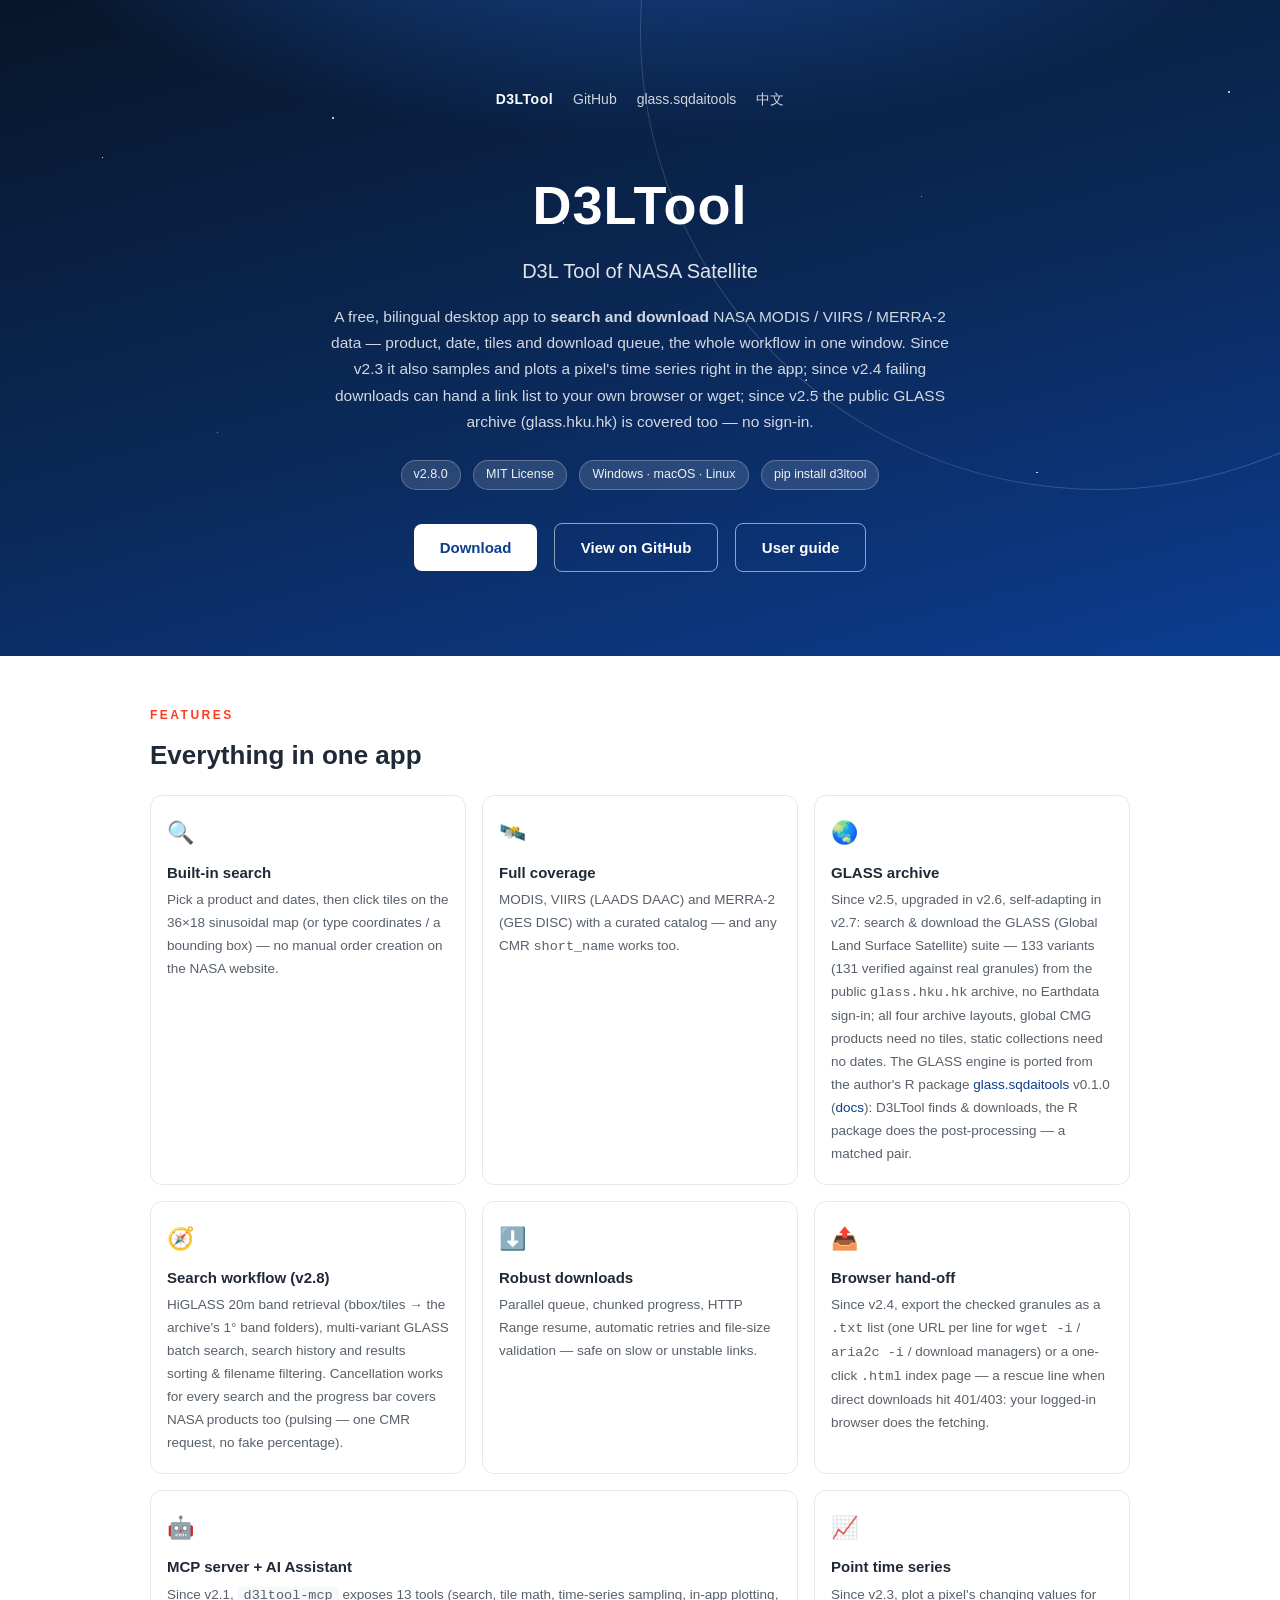
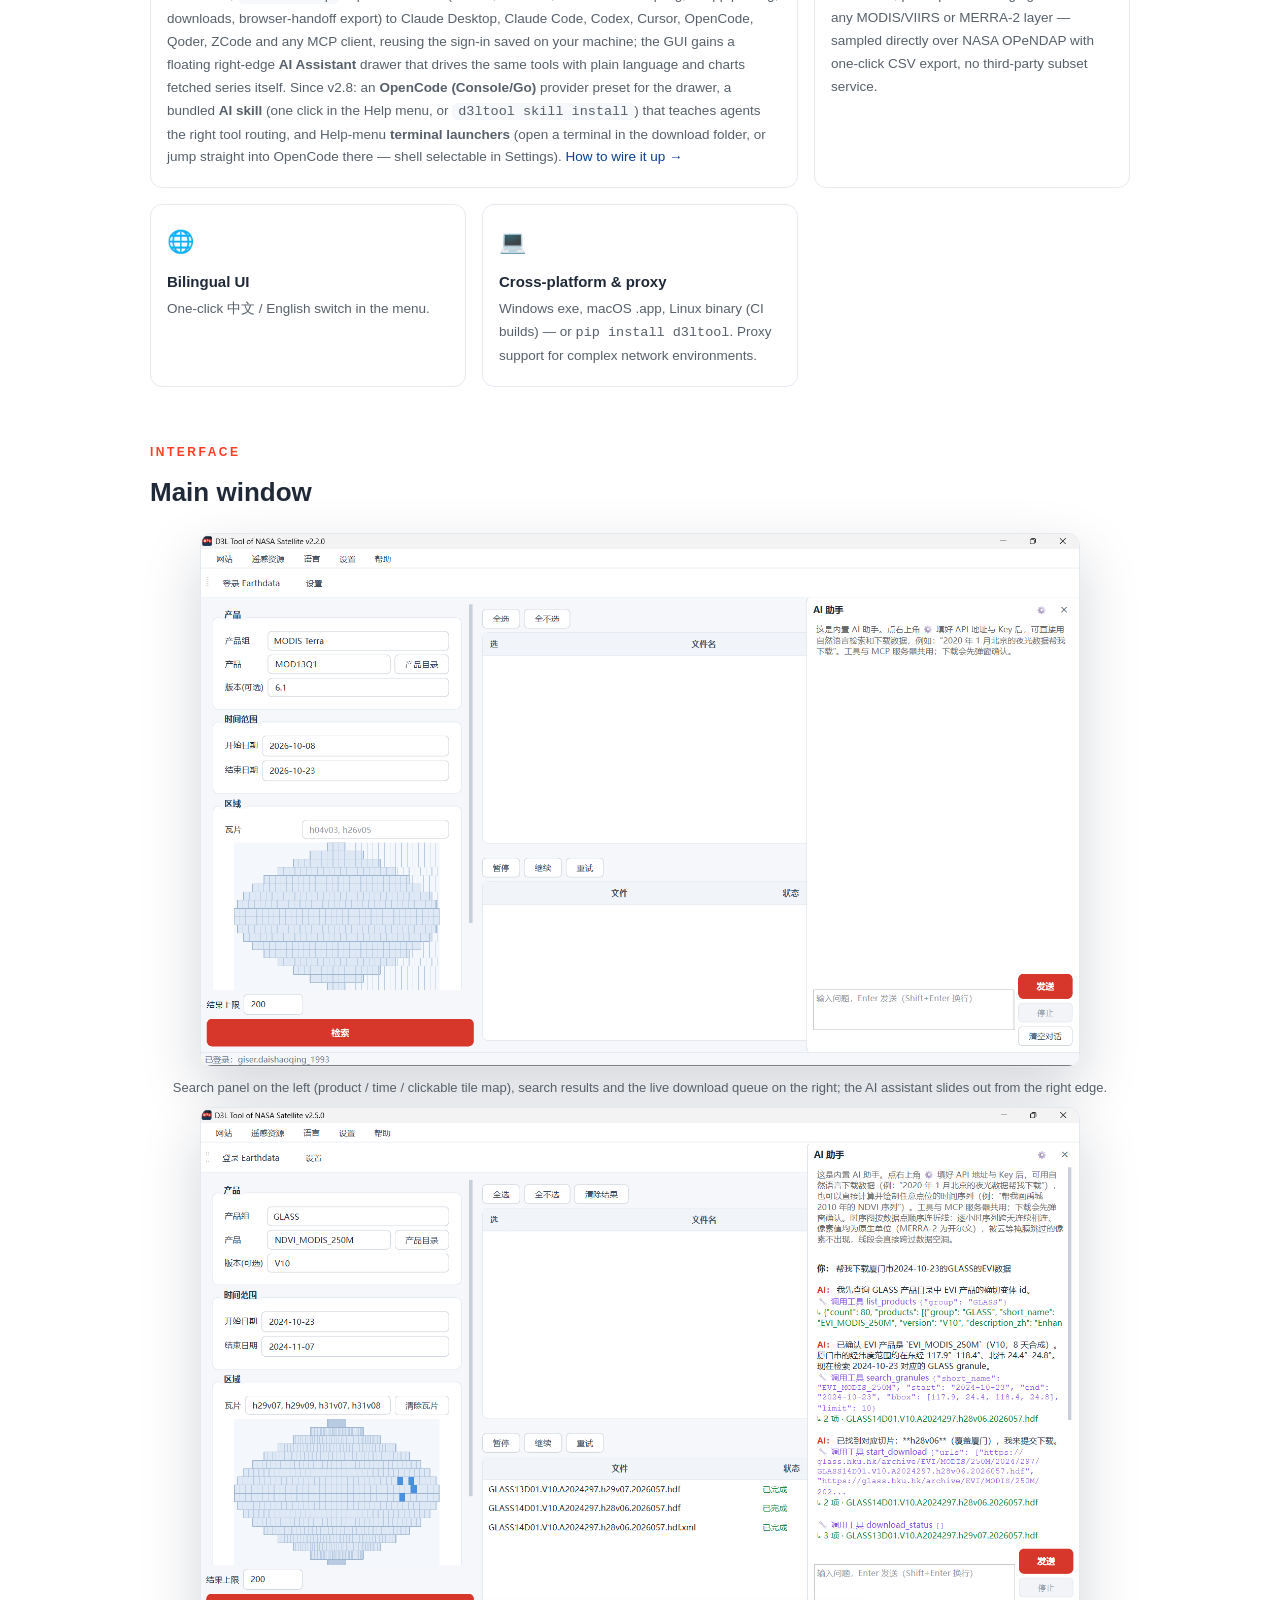
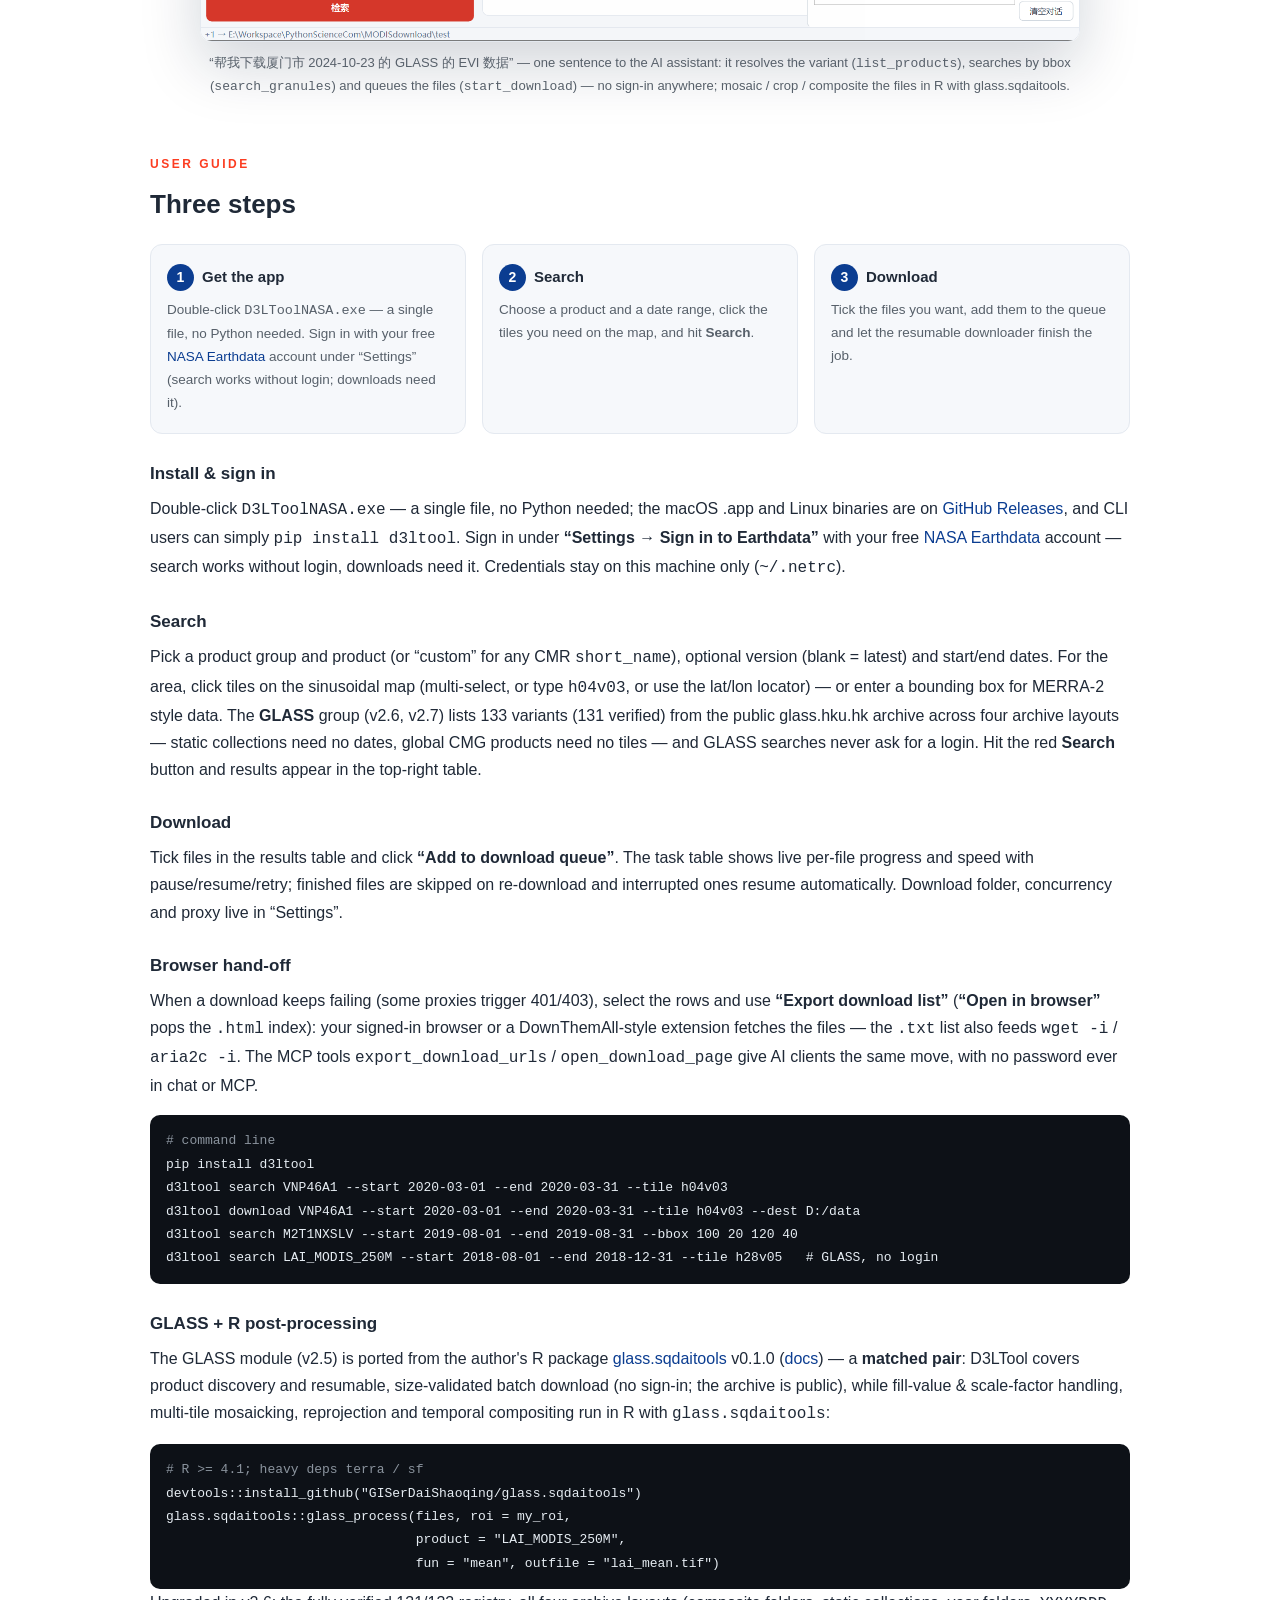
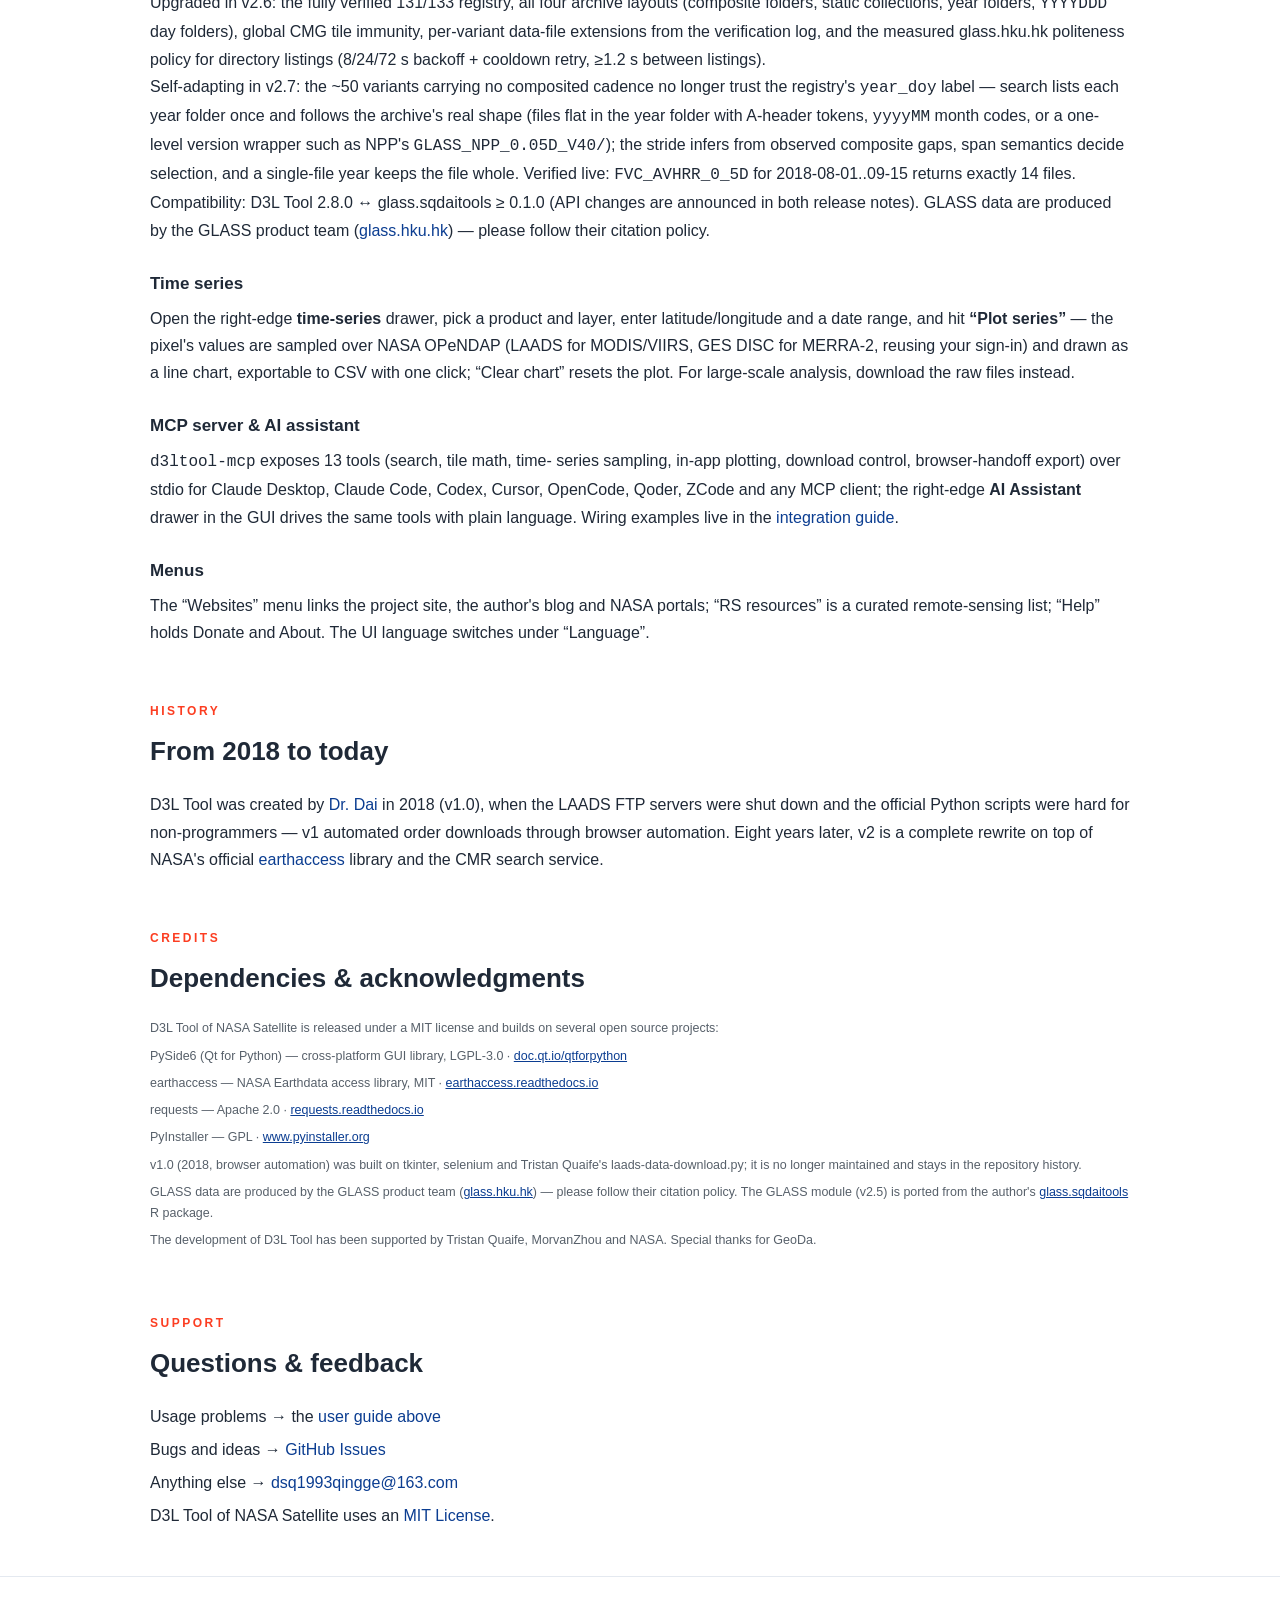
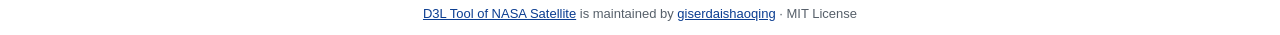
==== commit a37dffd3: "docs(site): 主页 MCP 卡片补 v2.8 声明——OpenCode Go 预置、随包 AI Skill 安装器、终端启动器" ====
--- a/index.html
+++ b/index.html
@@ -106,7 +106,13 @@
             Cursor, OpenCode, Qoder, ZCode and any MCP client,
             reusing the sign-in saved on your machine; the GUI gains a floating
             right-edge <b>AI Assistant</b> drawer that drives the same tools with
-            plain language and charts fetched series itself. <a href="https://github.com/GISerDaiShaoqing/D3LTool/blob/master/docs/mcp.md">How to wire it up →</a></p>
+            plain language and charts fetched series itself. Since v2.8: an
+            <b>OpenCode (Console/Go)</b> provider preset for the drawer, a
+            bundled <b>AI skill</b> (one click in the Help menu, or
+            <code>d3ltool skill install</code>) that teaches agents the right
+            tool routing, and Help-menu <b>terminal launchers</b> (open a
+            terminal in the download folder, or jump straight into OpenCode
+            there — shell selectable in Settings). <a href="https://github.com/GISerDaiShaoqing/D3LTool/blob/master/docs/mcp.md">How to wire it up →</a></p>
           </div>
           <div class="card">
             <div class="ico">📈</div>
